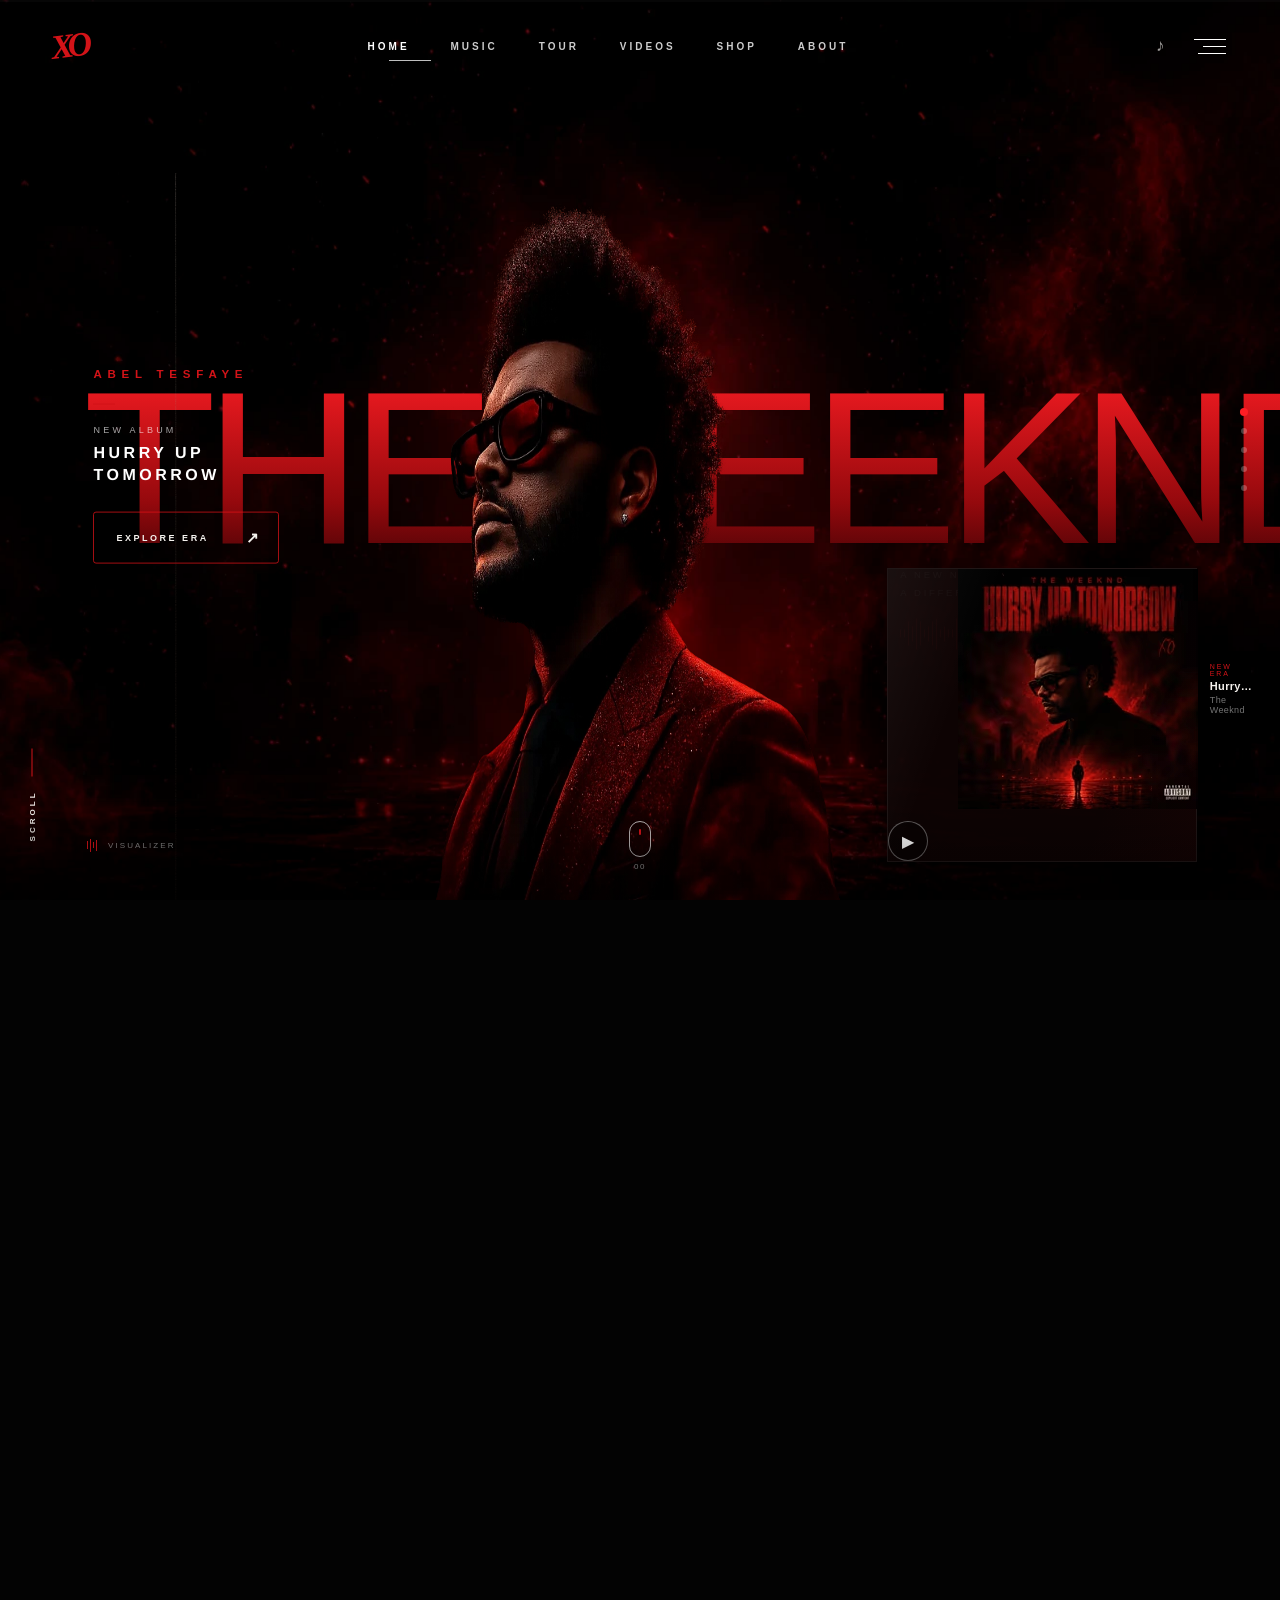
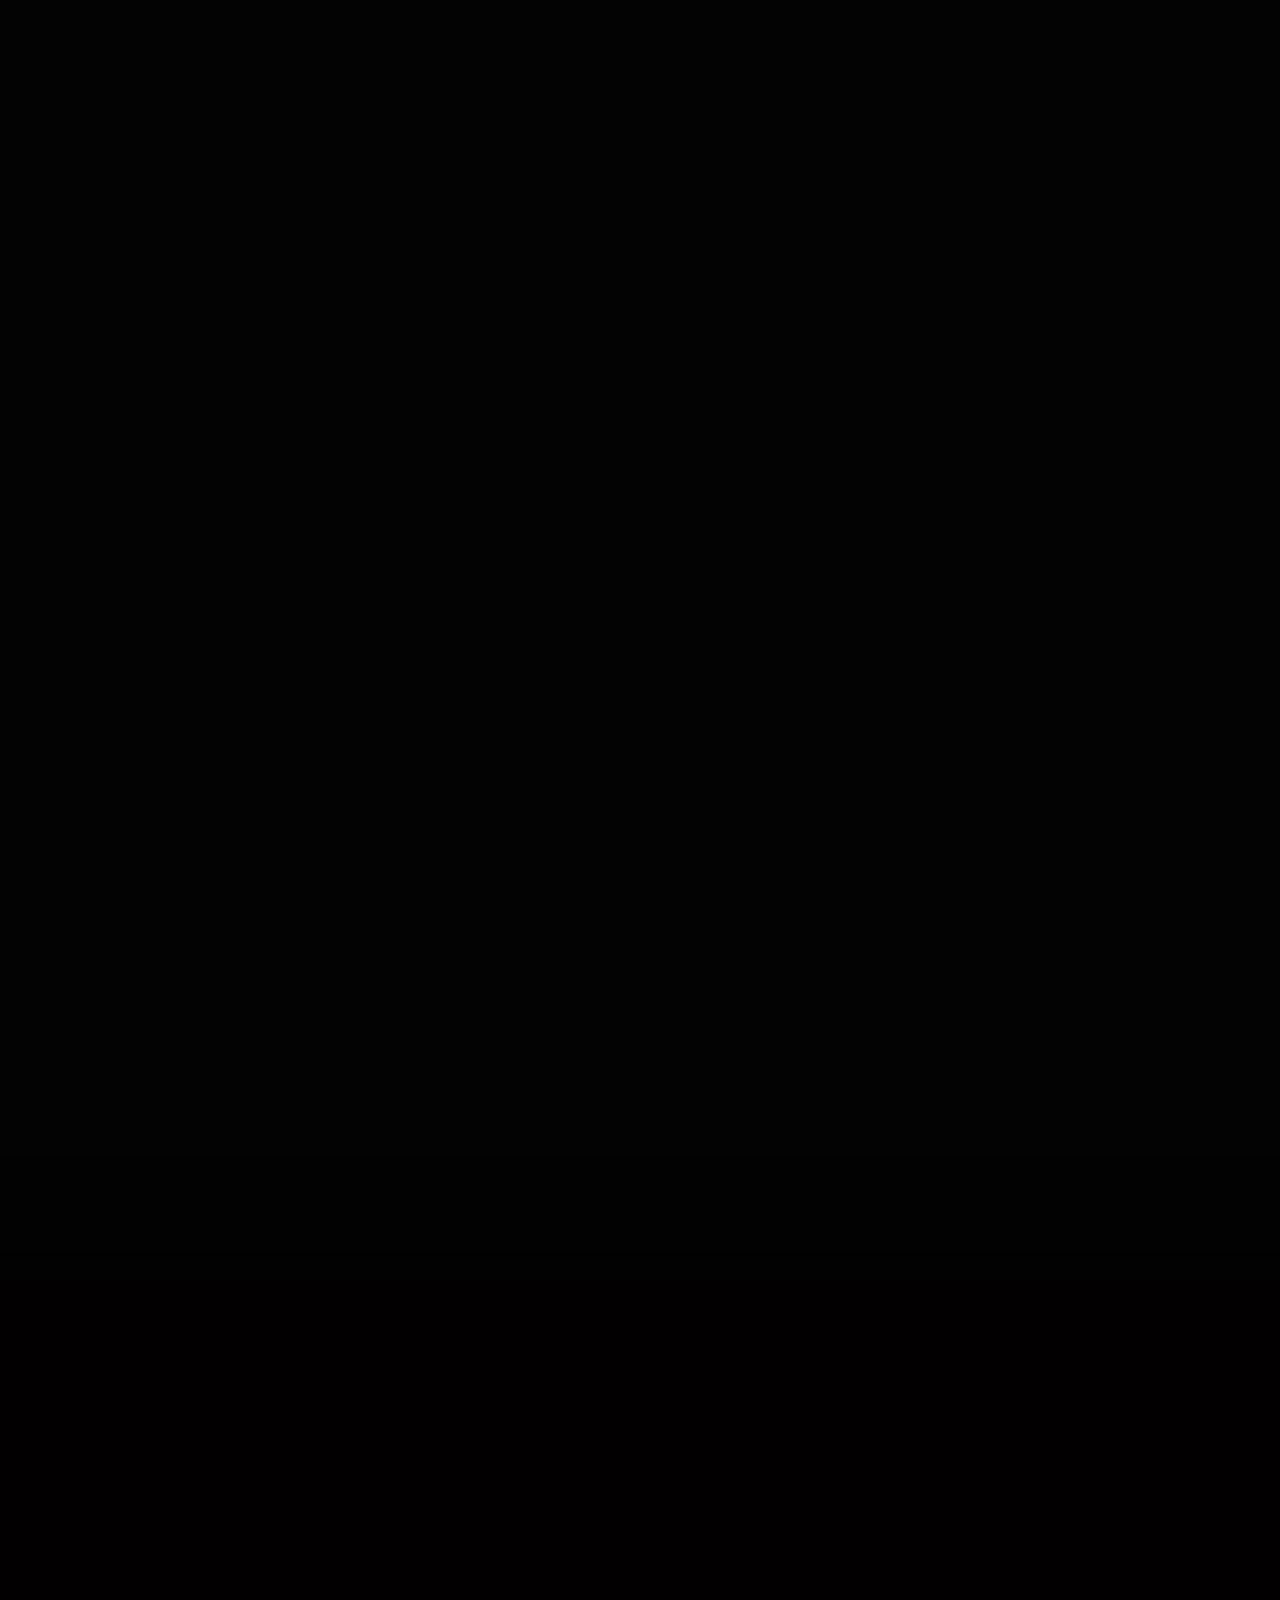
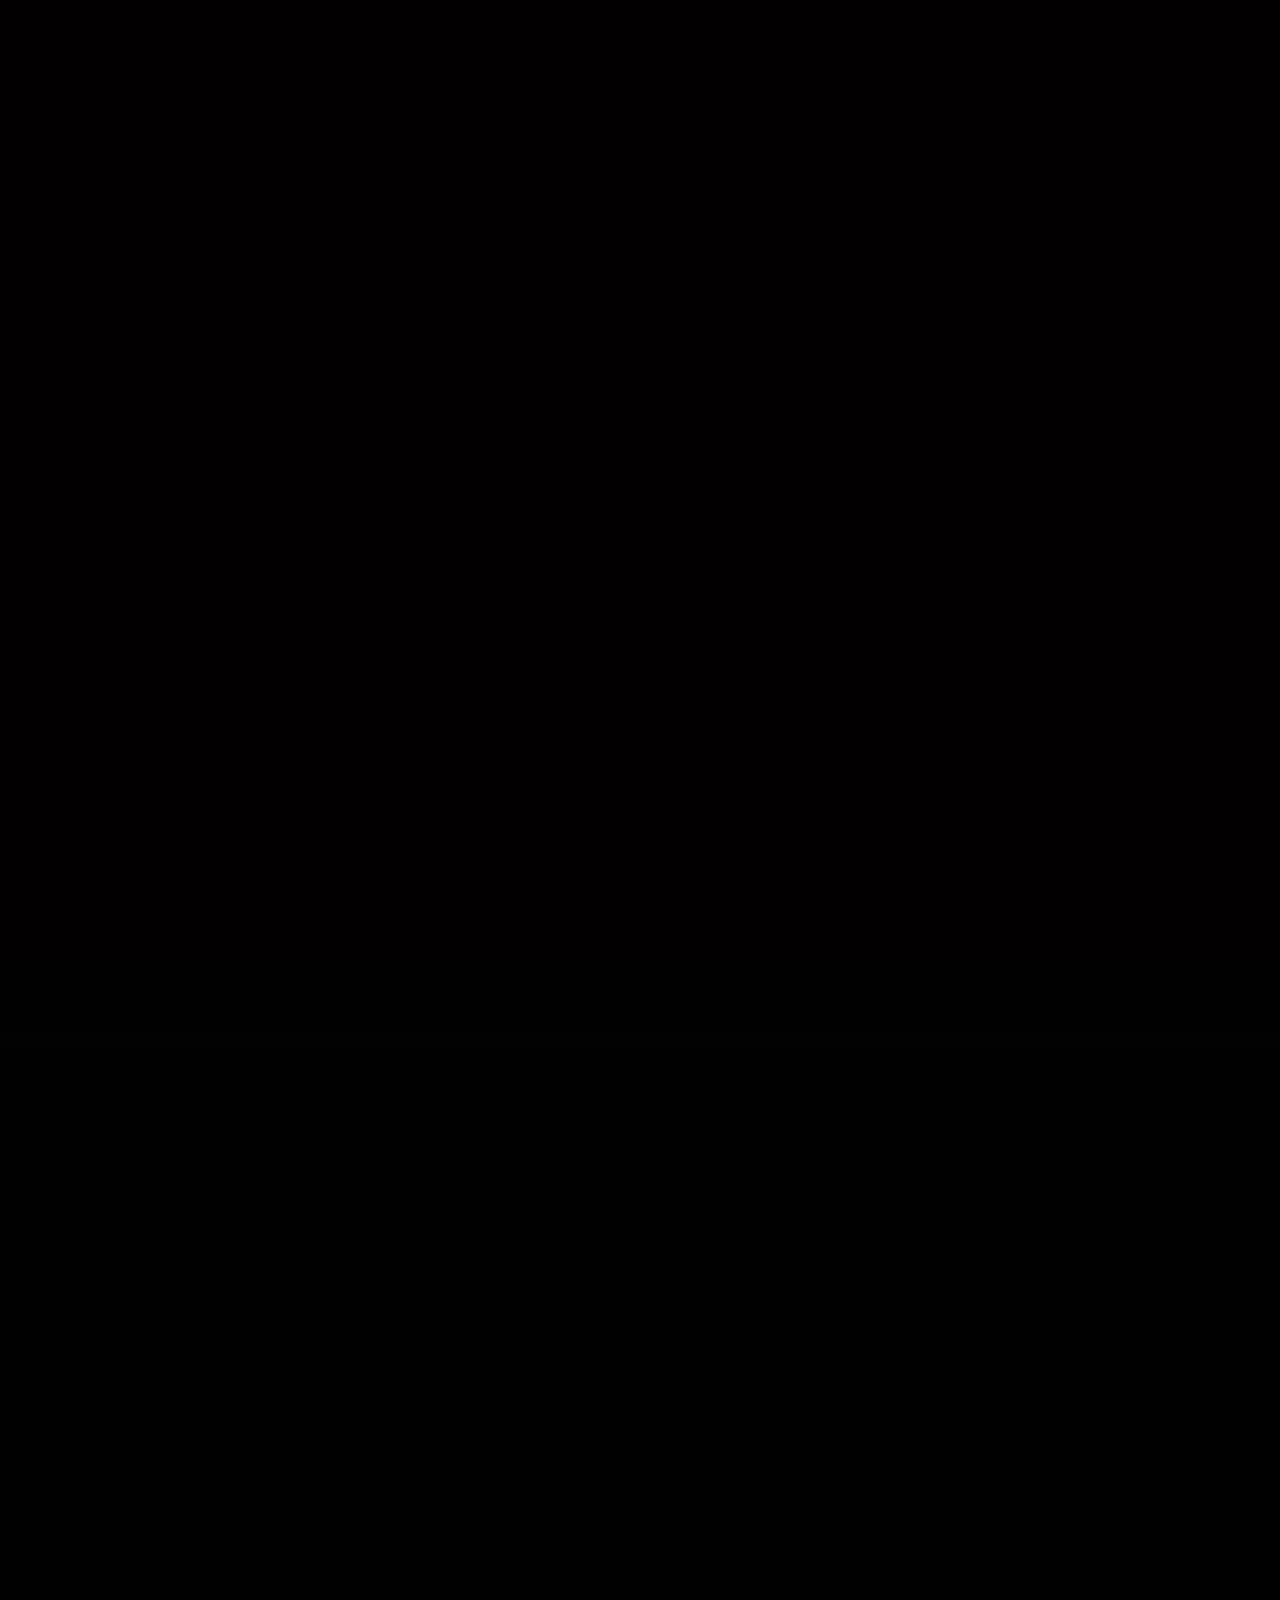
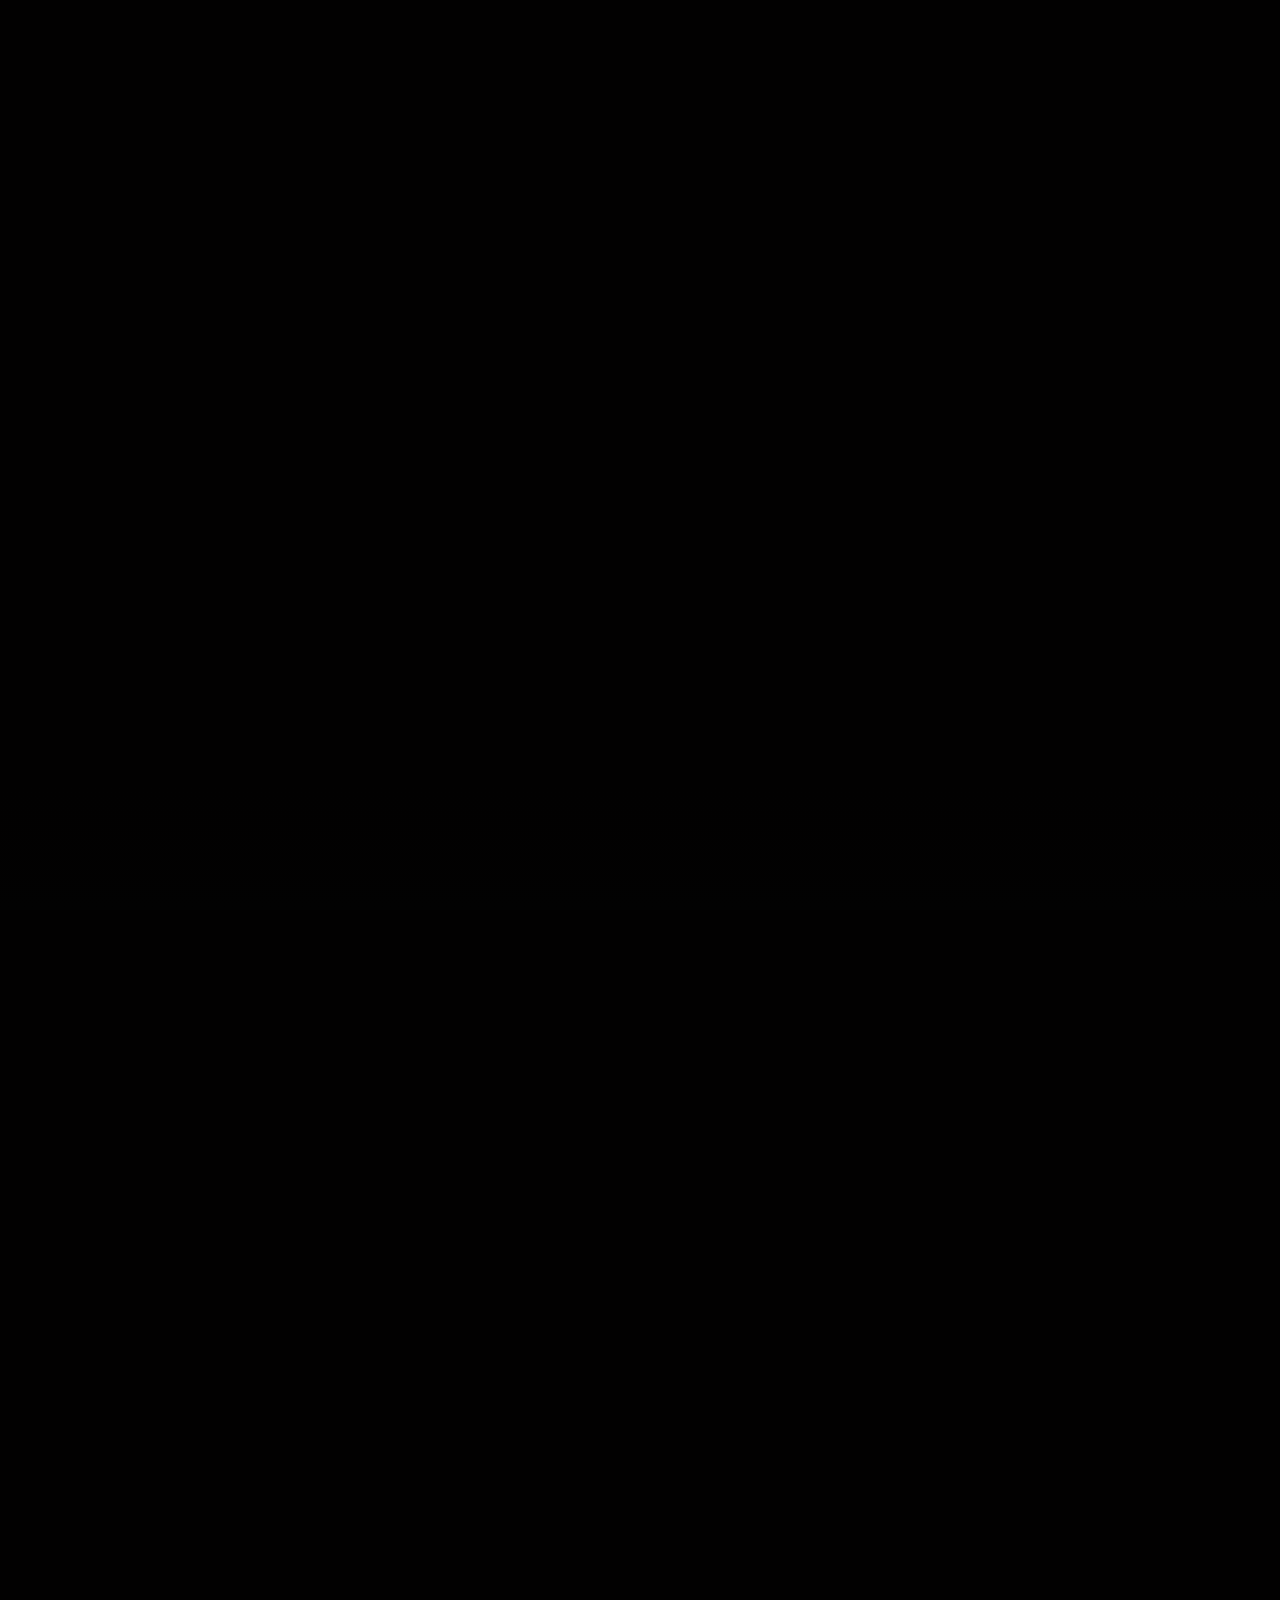
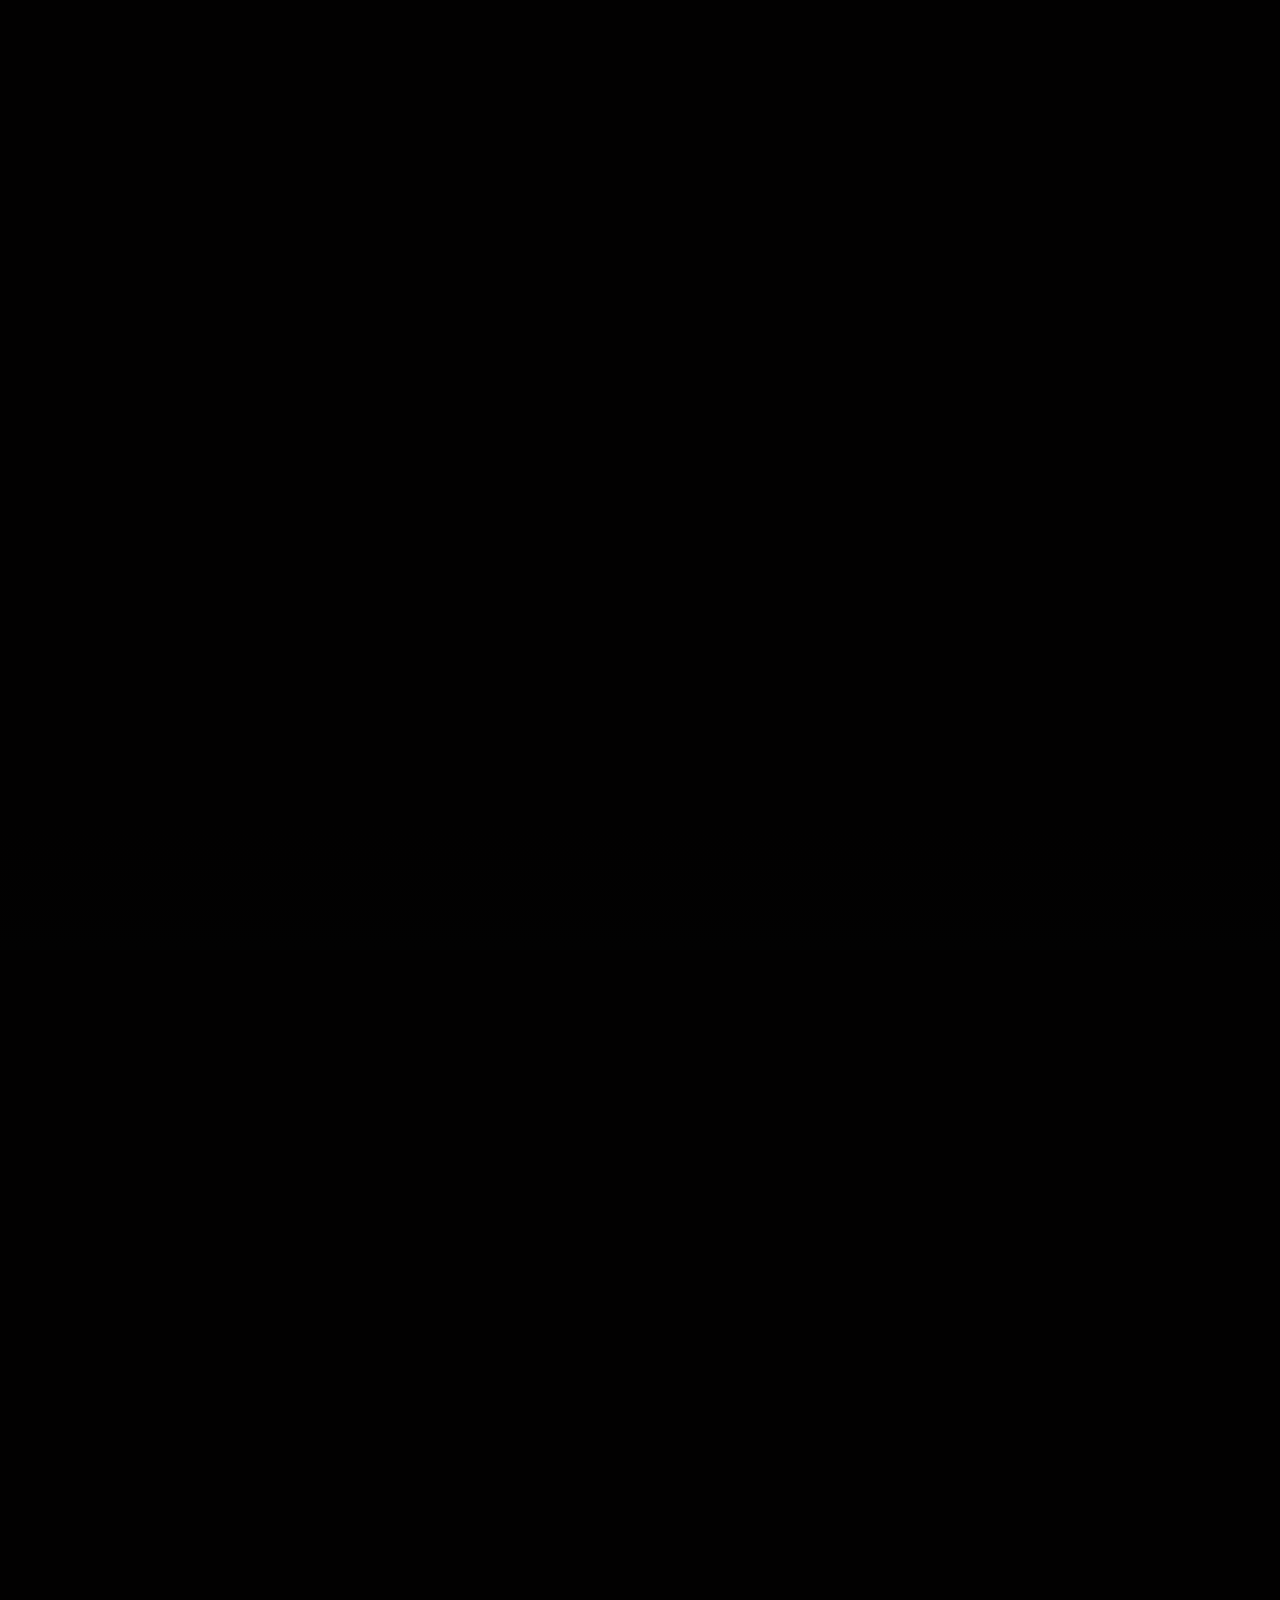
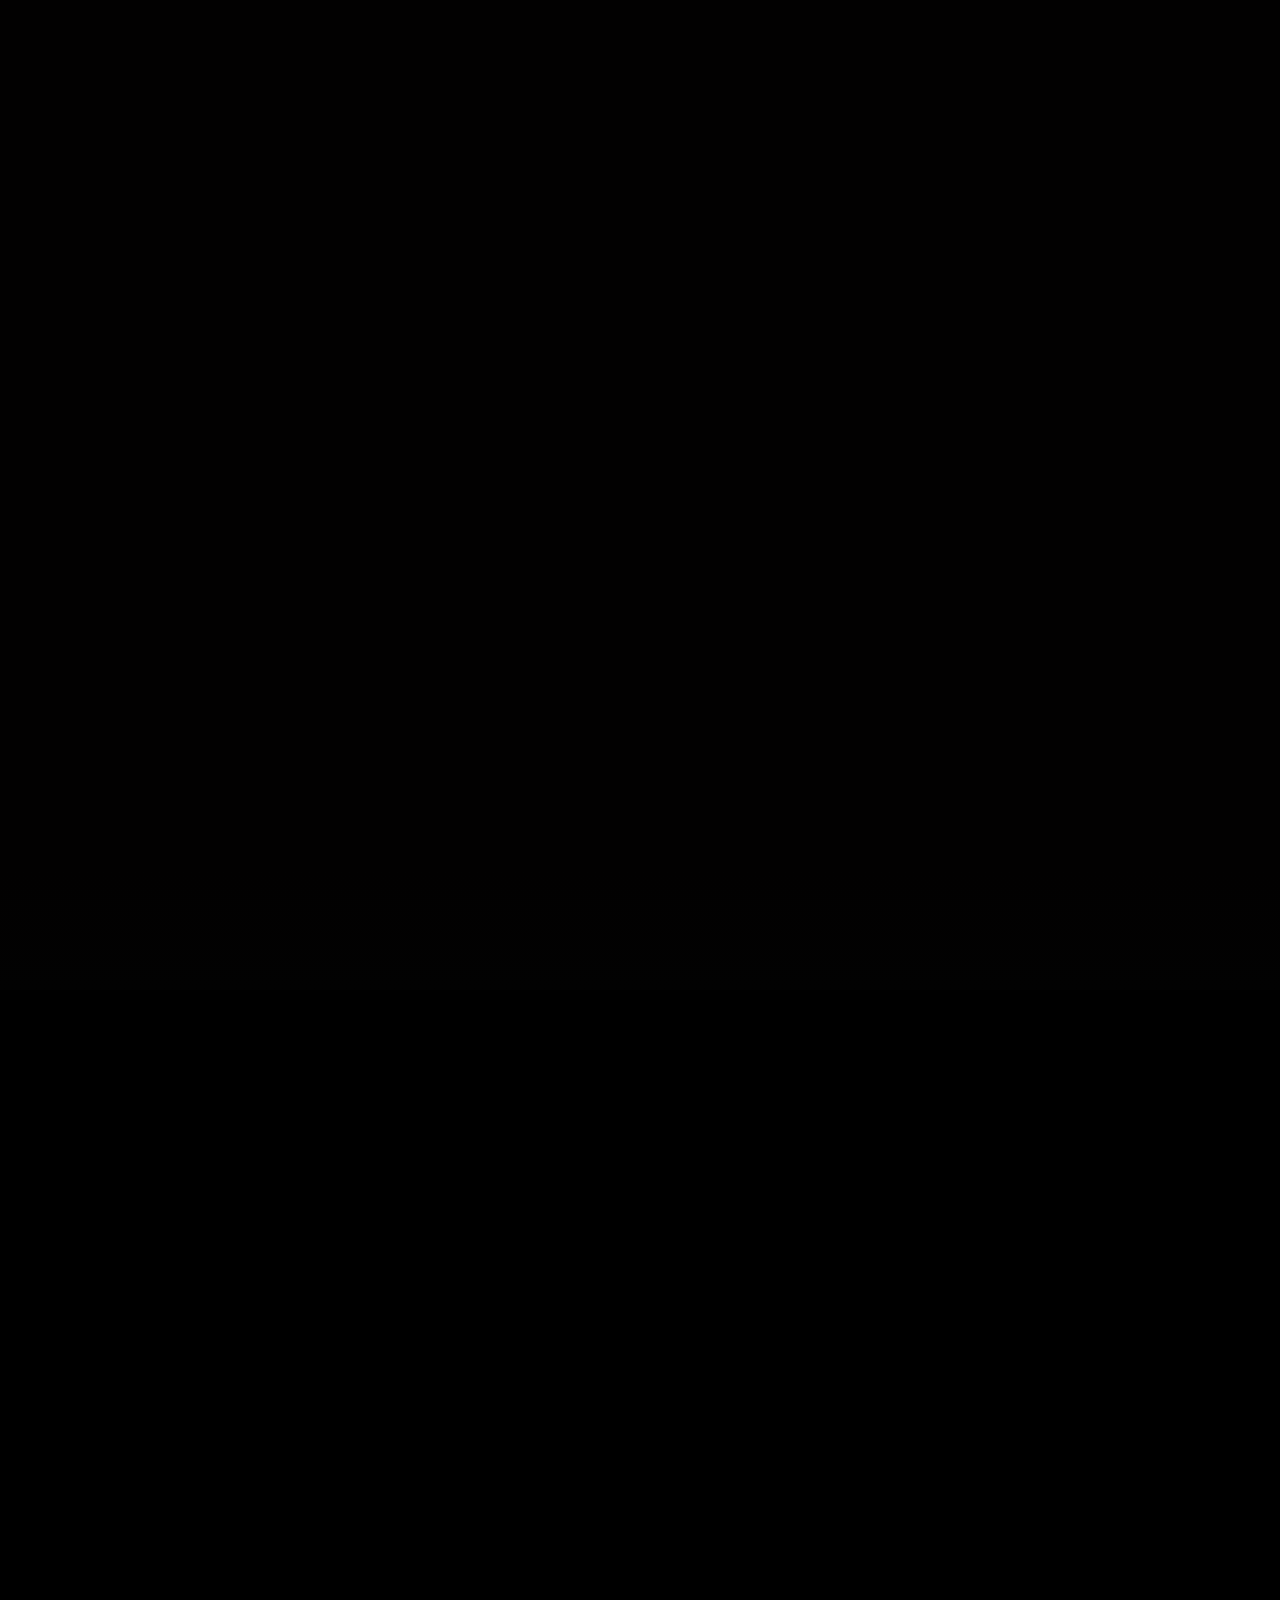
==== index.html @ 67106939 "Complete Phase 5 performance optimization" ====
<!doctype html>
<html lang="en">
<head>
  <meta charset="utf-8">
  <meta name="viewport" content="width=device-width, initial-scale=1, viewport-fit=cover">
  <meta name="theme-color" content="#050505">
  <meta name="description" content="A cinematic scroll-driven hero experience inspired by The Weeknd's dark visual universe.">
  <title>The Weeknd — Cinematic Hero</title>
  <link rel="preload" as="image" href="assets/images/hero_background.webp" type="image/webp" fetchpriority="high">
  <link rel="preload" as="image" href="assets/images/hero.webp" type="image/webp" fetchpriority="high">
  <link rel="stylesheet" href="style.css">
</head>
<body>
  <div class="preloader" id="preloader" aria-live="polite">
    <div class="preloader__inner">
      <div class="preloader__mark" aria-hidden="true">XO</div>
      <p class="preloader__label">ENTERING THE VOID</p>
      <div class="preloader__track"><span id="preloaderBar"></span></div>
      <p class="preloader__value"><span id="preloaderValue">0</span>%</p>
    </div>
  </div>

  <div class="noise" aria-hidden="true"></div>

  <div class="master-progress" aria-hidden="true"><span id="masterProgressBar"></span></div>
  <div class="chapter-transition" id="chapterTransition" aria-hidden="true"><i></i><b></b></div>
  <div class="custom-cursor" id="customCursor" aria-hidden="true"><span></span></div>

  <main>
    <section class="experience" id="home" aria-label="The Weeknd cinematic hero experience">
      <div class="hero-stage" id="heroStage">
        <div class="hero-world" id="heroWorld" aria-hidden="true">
          <div class="hero-background layer" data-depth="0.06"></div>
          <div class="red-halo"></div>
          <img class="smoke smoke--back layer" data-depth="0.13" src="assets/images/smoke_hero1.webp" alt="" width="1536" height="1024" decoding="async" draggable="false">

          <div class="title-depth" id="titleDepth">
            <span class="title-word title-word--the">THE</span>
            <span class="title-word title-word--weeknd">WEEKND</span>
          </div>

          <div class="portrait-wrap layer" data-depth="0.22" id="portraitWrap">
            <picture class="portrait-picture">
              <source media="(max-width: 768px)" srcset="assets/images/hero-mobile.webp" type="image/webp">
              <img class="portrait" src="assets/images/hero.webp" alt="Abel Tesfaye portrait" width="1536" height="1024" decoding="sync" fetchpriority="high" draggable="false">
            </picture>
            <div class="portrait-rim"></div>
          </div>

          <img class="smoke smoke--front layer" data-depth="0.38" src="assets/images/smoke_hero.webp" alt="" width="1536" height="1024" decoding="async" draggable="false">
          <div class="embers" id="embers"></div>
        </div>

        <div class="interface" id="interface">
          <header class="site-header">
            <a class="brand" href="#home" aria-label="Back to hero">XO</a>
            <nav class="desktop-nav" aria-label="Main navigation">
              <a class="is-active" href="#home">Home</a>
              <a href="#release">Music</a>
              <a href="#release">Tour</a>
              <a href="#release">Videos</a>
              <a href="#release">Shop</a>
              <a href="#release">About</a>
            </nav>
            <div class="header-actions">
              <a class="icon-link" href="#release" aria-label="Music">♪</a>
              <button class="menu-toggle" id="menuToggle" type="button" aria-label="Open menu" aria-expanded="false">
                <span></span><span></span><span></span>
              </button>
            </div>
          </header>

          <div class="mobile-menu" id="mobileMenu" aria-hidden="true">
            <nav aria-label="Mobile navigation">
              <a href="#home">Home</a>
              <a href="#release">Music</a>
              <a href="#release">Tour</a>
              <a href="#release">Videos</a>
              <a href="#release">Shop</a>
              <a href="#release">About</a>
            </nav>
          </div>

          <div class="hero-meta hero-meta--left" id="leftMeta">
            <p class="eyebrow">ABEL TESFAYE</p>
            <div class="meta-rule"></div>
            <p class="meta-kicker">NEW ALBUM</p>
            <h1>HURRY UP<br>TOMORROW</h1>
            <a class="primary-cta" href="#release">
              <span>EXPLORE ERA</span>
              <span class="cta-arrow" aria-hidden="true">↗</span>
            </a>
          </div>

          <div class="hero-meta hero-meta--right" id="rightMeta">
            <p class="quote">A NEW NIGHT.<br>A DIFFERENT DESTINY.</p>
            <div class="waveform" aria-hidden="true">
              <i></i><i></i><i></i><i></i><i></i><i></i><i></i><i></i><i></i><i></i><i></i><i></i><i></i><i></i><i></i>
            </div>
          </div>

          <aside class="progress-rail" aria-label="Hero chapters">
            <span class="rail-dot is-active" data-step="0"></span>
            <span class="rail-dot" data-step="1"></span>
            <span class="rail-dot" data-step="2"></span>
            <span class="rail-dot" data-step="3"></span>
            <span class="rail-dot" data-step="4"></span>
          </aside>

          <div class="scroll-label" aria-hidden="true">
            <span>SCROLL</span><i></i>
          </div>

          <button class="sound-toggle" id="soundToggle" type="button" aria-pressed="false" title="Visual audio mode — no audio file included">
            <span class="sound-bars" aria-hidden="true"><i></i><i></i><i></i><i></i></span>
            <span class="sound-text">VISUALIZER</span>
          </button>

          <article class="release-card" id="releaseCard">
            <picture>
              <source srcset="assets/images/album_artwork.avif" type="image/avif">
              <img src="assets/images/album_artwork.webp" alt="Hurry Up Tomorrow artwork" width="240" height="240" loading="lazy" decoding="async" draggable="false">
            </picture>
            <div class="release-copy">
              <span>NEW ERA</span>
              <strong>Hurry Up Tomorrow</strong>
              <small>The Weeknd</small>
            </div>
            <button class="release-play" id="releasePlay" type="button" aria-label="Toggle visual preview" aria-pressed="false">
              <span class="play-icon">▶</span>
            </button>
          </article>

          <div class="scroll-orb" id="scrollOrb" aria-hidden="true">
            <span></span>
            <small id="scrollPercent">00</small>
          </div>
        </div>

        <div class="chapter-card" id="chapterCard" aria-hidden="true">
          <span>01</span>
          <p>FROM THE SHADOWS<br>INTO THE RED</p>
        </div>
      </div>
    </section>

    <section class="hut-era hut-era--ascension" id="release" aria-labelledby="hutTitle">
      <div class="hut-stage" id="hutStage">
        <div class="hut-ambient" aria-hidden="true">
          <div class="hut-vignette"></div>
          <div class="hut-glow hut-glow--one"></div>
          <div class="hut-glow hut-glow--two"></div>
          <div class="hut-embers" id="hutEmbers"></div>
        </div>

        <header class="hut-nav" aria-label="Chapter 2 navigation">
          <a class="hut-brand" href="#home">THE WEEKND <b>✦</b></a>
          <nav>
            <a href="#home">Sound</a>
            <a class="is-active" href="#release">Vision</a>
            <a href="#rebirth">Story</a>
            <a href="#legacy">Legacy</a>
            <a href="#afterlife">Finale</a>
          </nav>
          <span class="hut-menu-lines" aria-hidden="true"><i></i><i></i></span>
        </header>

        <aside class="hut-chapter-rail" aria-label="Website chapters">
          <div><span>01</span><small>DAWN</small></div>
          <div class="is-active"><span>02</span><small>ASCENSION</small></div>
          <div><span>03</span><small>REBIRTH</small></div>
          <div><span>04</span><small>LEGACY</small></div>
          <div><span>05</span><small>AFTERLIFE</small></div>
        </aside>

        <div class="hut-scene" id="hutScene" aria-label="Ascension through a monumental fire-lit performance world">
          <figure class="hut-plane hut-plane--inferno" data-hut-depth="0.025">
            <picture>
              <source media="(max-width: 768px)" type="image/avif" srcset="assets/chapter2/ascension-world-mobile.avif">
              <source media="(max-width: 768px)" type="image/webp" srcset="assets/chapter2/ascension-world-mobile.webp">
              <source type="image/avif" srcset="assets/chapter2/ascension-world.avif">
              <img src="assets/chapter2/ascension-world.webp" alt="A vast dark performance arena filled with red fire, smoke and a reflective floor" width="1672" height="941" loading="lazy" decoding="async" draggable="false">
            </picture>
          </figure>

          <div class="hut-fire-column" aria-hidden="true"></div>
          <div class="hut-stage-reflection" aria-hidden="true"></div>

          <figure class="hut-plane hut-plane--ascension-hero" data-hut-depth="0.28">
            <picture>
              <source media="(max-width: 768px)" type="image/webp" srcset="assets/chapter2/abel-ascension-mobile.webp">
              <img src="assets/chapter2/abel-ascension.webp" alt="Abel Tesfaye in black standing with his arms open beneath a fiery sky" width="1024" height="1536" loading="lazy" decoding="async" draggable="false">
            </picture>
          </figure>

          <div class="hut-foreground-haze hut-foreground-haze--left" aria-hidden="true"></div>
          <div class="hut-foreground-haze hut-foreground-haze--right" aria-hidden="true"></div>
        </div>

        <div class="hut-copy" id="hutCopy">
          <p class="hut-kicker">CHAPTER 02</p>
          <h2 id="hutTitle">ASCENSION</h2>
          <div class="hut-rule"><i></i><span>✦</span><i></i></div>
          <h3>RISE THROUGH THE FIRE.</h3>
          <p class="hut-manifesto">I broke the silence.<br>I lit the sky.<br>Every scar became a signal.<br>Every fall became fuel.<br>Now I ascend.<br>Higher than the dark.<br>This is not the end.<br>This is <strong>ASCENSION.</strong></p>
          <a class="hut-trailer" href="#rebirth" aria-label="Continue to Chapter 3">
            <span class="hut-play">▶</span>
            <span><b>WATCH CHAPTER 02 VISUAL</b><small>THE JOURNEY CONTINUES</small></span>
          </a>
        </div>

        <div class="hut-bottom-brand"><b>XO</b><span>THANK YOU<br>FOR THE PAIN</span></div>
        <div class="hut-scroll-cue"><span>SCROLL TO CONTINUE THE JOURNEY</span><i></i></div>
        <div class="hut-counter"><i></i><b>02</b><span>/05</span></div>
        <div class="hut-frame" aria-hidden="true"><i></i><i></i><i></i><i></i></div>
      </div>
    </section>

    <section class="rebirth-era" id="rebirth" aria-labelledby="rebirthTitle">
      <div class="rebirth-stage" id="rebirthStage">
        <div class="rebirth-world" id="rebirthWorld" aria-hidden="true">
          <picture class="rebirth-layer" data-rebirth-depth="0.035">
            <source media="(max-width: 768px)" type="image/avif" srcset="assets/chapter3/rebirth-world-mobile.avif">
            <source media="(max-width: 768px)" type="image/webp" srcset="assets/chapter3/rebirth-world-mobile.webp">
            <source type="image/avif" srcset="assets/chapter3/rebirth-world.avif">
            <img class="rebirth-bg" src="assets/chapter3/rebirth-world.webp" alt="" width="1672" height="941" loading="lazy" decoding="async" draggable="false">
          </picture>
          <div class="rebirth-grade"></div>
          <div class="rebirth-horizon-glow" id="rebirthGlow"></div>

          <div class="rebirth-eclipse rebirth-layer" id="rebirthEclipse" data-rebirth-depth="0.075">
            <span class="rebirth-eclipse__outer"></span>
            <span class="rebirth-eclipse__mid"></span>
            <span class="rebirth-eclipse__core"></span>
            <i></i><i></i><i></i><i></i>
          </div>

          <div class="rebirth-perspective-grid" id="rebirthGrid"></div>
          <div class="rebirth-crowd-light"></div>

          <figure class="rebirth-hero-wrap rebirth-layer" data-rebirth-depth="0.27">
            <span class="rebirth-hero-rim"></span>
            <picture>
              <source media="(max-width: 768px)" type="image/webp" srcset="assets/chapter3/abel-rebirth-mobile.webp">
              <img class="rebirth-hero" src="assets/chapter3/abel-rebirth.webp" alt="Abel Tesfaye looking back before a masked red-robed congregation" width="1024" height="1536" loading="lazy" decoding="async" draggable="false">
            </picture>
          </figure>

          <div class="rebirth-smoke rebirth-smoke--left"></div>
          <div class="rebirth-smoke rebirth-smoke--right"></div>
          <div class="rebirth-particles" id="rebirthParticles"></div>
        </div>

        <div class="rebirth-cinematic-frame" id="rebirthFrame" aria-hidden="true">
          <i></i><i></i><i></i><i></i>
        </div>

        <header class="rebirth-nav" aria-label="Chapter 3 navigation">
          <a class="rebirth-brand" href="#home" aria-label="Back to the hero">XO</a>
          <p>THE WEEKND <span>/</span> CINEMATIC ARCHIVE</p>
          <span>03 <i></i> 06</span>
        </header>

        <div class="rebirth-chapter-lockup" id="rebirthLockup">
          <span>CHAPTER 03</span>
          <i></i>
          <strong>THE TRANSFORMATION</strong>
        </div>

        <div class="rebirth-title-block" id="rebirthTitleBlock">
          <p class="rebirth-kicker"><span></span> REBIRTH / A NEW ORDER</p>
          <h2 id="rebirthTitle" aria-label="THE TRANSFORMATION">
            <span class="rebirth-word rebirth-word--light">THE</span>
            <span class="rebirth-word rebirth-word--red">TRANSFORMATION</span>
          </h2>
          <div class="rebirth-title-rule"><i></i><b>03</b><i></i></div>
          <p class="rebirth-manifesto"><span>Beyond the face.</span><br><em>Into the ritual.</em></p>
          <div class="rebirth-cta" aria-hidden="true">
            <span>ENTER THE CHAPTER</span><i></i><b>✦</b>
          </div>
        </div>

        <blockquote class="rebirth-side-quote" id="rebirthSideQuote">
          <span>“</span>
          <p>The end was never<br>the ending.</p>
          <small>REBIRTH / 03</small>
        </blockquote>

        <aside class="rebirth-rail" aria-label="Website chapters">
          <span>01</span><span>02</span><span class="is-active">03</span><span>04</span><span>05</span><span>06</span>
        </aside>

        <div class="rebirth-footer-meta">
          <span>03 / VI</span><i></i><strong>THE JOURNEY CONTINUES</strong>
        </div>

        <div class="rebirth-next" id="rebirthNext" aria-label="Chapter 4 coming next">
          <small>COMING NEXT</small>
          <span>04</span>
          <strong>LEGACY</strong>
          <i>↗</i>
        </div>
      </div>
    </section>


    <section class="legacy-era" id="legacy" aria-labelledby="legacyTitle">
      <div class="legacy-stage" id="legacyStage">
        <div class="legacy-world" id="legacyWorld" aria-hidden="true">
          <div class="legacy-blackout"></div>
          <div class="legacy-architecture legacy-layer" data-legacy-depth="0.025">
            <span class="legacy-pillar legacy-pillar--1"></span>
            <span class="legacy-pillar legacy-pillar--2"></span>
            <span class="legacy-pillar legacy-pillar--3"></span>
            <span class="legacy-pillar legacy-pillar--4"></span>
            <span class="legacy-pillar legacy-pillar--5"></span>
            <span class="legacy-pillar legacy-pillar--6"></span>
          </div>

          <div class="legacy-sanctum legacy-layer" data-legacy-depth="0.055">
            <span class="legacy-arch legacy-arch--outer"></span>
            <span class="legacy-arch legacy-arch--inner"></span>
            <span class="legacy-vertical-light"></span>
            <span class="legacy-altar"></span>
            <span class="legacy-silhouette"></span>
          </div>

          <div class="legacy-eclipse legacy-layer" id="legacyEclipse" data-legacy-depth="0.095">
            <span class="legacy-eclipse__orbit legacy-eclipse__orbit--1"></span>
            <span class="legacy-eclipse__orbit legacy-eclipse__orbit--2"></span>
            <span class="legacy-eclipse__orbit legacy-eclipse__orbit--3"></span>
            <span class="legacy-eclipse__core"></span>
            <i></i><i></i><i></i><i></i>
          </div>

          <div class="legacy-procession legacy-layer" data-legacy-depth="0.11">
            <span></span><span></span><span></span><span></span><span></span><span></span>
            <span></span><span></span><span></span><span></span><span></span><span></span>
          </div>

          <div class="legacy-floor legacy-layer" id="legacyFloor" data-legacy-depth="0.04">
            <span></span><span></span><span></span>
          </div>
          <div class="legacy-red-haze" id="legacyRedHaze"></div>
          <div class="legacy-smoke legacy-smoke--a"></div>
          <div class="legacy-smoke legacy-smoke--b"></div>
          <div class="legacy-dust" id="legacyDust"></div>
        </div>

        <div class="legacy-xo-mark legacy-layer" data-legacy-depth="0.04" aria-hidden="true">XO</div>

        <div class="legacy-throne legacy-layer" data-legacy-depth="0.20" aria-hidden="true">
          <span class="legacy-throne__crown"></span>
          <span class="legacy-throne__back"></span>
          <span class="legacy-throne__arm legacy-throne__arm--left"></span>
          <span class="legacy-throne__arm legacy-throne__arm--right"></span>
        </div>

        <figure class="legacy-portrait legacy-layer" id="legacyPortrait" data-legacy-depth="0.30">
          <div class="legacy-portrait__halo"></div>
          <picture>
            <source media="(max-width: 768px)" type="image/webp" srcset="assets/chapter4/abel-legacy-mobile.webp">
            <img src="assets/chapter4/abel-legacy.webp" alt="Abel Tesfaye seated in a red suit and sunglasses with rising blue smoke" width="1024" height="1536" loading="lazy" decoding="async" draggable="false">
          </picture>
        </figure>

        <div class="legacy-props legacy-layer" data-legacy-depth="0.34" aria-hidden="true">
          <div class="legacy-decanter"><i></i></div>
          <div class="legacy-glass legacy-glass--1"></div>
          <div class="legacy-glass legacy-glass--2"></div>
        </div>

        <div class="legacy-candles legacy-layer" data-legacy-depth="0.31" aria-hidden="true">
          <span class="legacy-candle legacy-candle--1"><i></i></span>
          <span class="legacy-candle legacy-candle--2"><i></i></span>
          <span class="legacy-candle legacy-candle--3"><i></i></span>
        </div>

        <header class="legacy-nav" aria-label="Chapter 4 navigation">
          <a class="legacy-brand" href="#home">THE WEEKND <b>✦</b></a>
          <nav><a href="#home">Sound</a><a href="#release">Vision</a><a href="#rebirth">Story</a><a href="#legacy">Legacy</a><a href="#afterlife">Finale</a></nav>
          <span class="legacy-menu-lines" aria-hidden="true"><i></i><i></i></span>
        </header>

        <aside class="legacy-rail" aria-label="Website chapters">
          <div><span>01</span><small>DAWN</small></div>
          <div><span>02</span><small>ASCENSION</small></div>
          <div><span>03</span><small>REBIRTH</small></div>
          <div class="is-active"><span>04</span><small>LEGACY</small></div>
          <div><span>05</span><small>AFTERLIFE</small></div>
        </aside>

        <div class="legacy-copy" id="legacyCopy">
          <p class="legacy-kicker">CHAPTER 04</p>
          <h2 id="legacyTitle">LEGACY</h2>
          <div class="legacy-rule"><i></i><span>✦</span><i></i></div>
          <h3>LEGENDS NEVER FADE.</h3>
          <p class="legacy-manifesto">I came from the shadows.<br>I built my empire in silence.<br>This is not the end.<br>This is what I leave behind.<br>This is <strong>LEGACY.</strong></p>
          <button class="legacy-trailer" type="button" aria-label="Watch Chapter 4 trailer">
            <span class="legacy-play">▶</span>
            <span><b>WATCH CHAPTER 04 TRAILER</b><small>ENTER THE LEGACY</small></span>
          </button>
        </div>

        <div class="legacy-bottom-brand"><b>XO</b><span>AFTER HOURS<br>TIL DAWN</span></div>
        <div class="legacy-scroll-cue"><span>SCROLL TO COMPLETE THE JOURNEY</span><i></i></div>
        <div class="legacy-counter"><i></i><b>04</b><span>/05</span></div>

        <div class="legacy-frame" aria-hidden="true"><i></i><i></i><i></i><i></i></div>
      </div>
    </section>


    <section class="afterlife-era" id="afterlife" aria-labelledby="afterlifeTitle">
      <div class="afterlife-stage" id="afterlifeStage">
        <div class="afterlife-world" id="afterlifeWorld" aria-hidden="true">
          <figure class="afterlife-bg afterlife-layer" data-afterlife-depth="0.018">
            <picture>
              <source media="(max-width: 768px)" type="image/avif" srcset="assets/chapter5/afterlife-temple-mobile.avif">
              <source media="(max-width: 768px)" type="image/webp" srcset="assets/chapter5/afterlife-temple-mobile.webp">
              <source type="image/avif" srcset="assets/chapter5/afterlife-temple.avif">
              <img src="assets/chapter5/afterlife-temple.webp" alt="" width="1448" height="1086" loading="lazy" decoding="async" draggable="false">
            </picture>
          </figure>
          <div class="afterlife-vignette"></div>
          <div class="afterlife-colorwash"></div>

          <div class="afterlife-portal afterlife-layer" id="afterlifePortal" data-afterlife-depth="0.055">
            <span class="afterlife-portal__ring afterlife-portal__ring--outer"></span>
            <span class="afterlife-portal__ring afterlife-portal__ring--middle"></span>
            <span class="afterlife-portal__ring afterlife-portal__ring--inner"></span>
            <span class="afterlife-portal__star"></span>
          </div>

          <div class="afterlife-beam afterlife-layer" id="afterlifeBeam" data-afterlife-depth="0.075"></div>

          <figure class="afterlife-people-center afterlife-layer" id="afterlifeRitual" data-afterlife-depth="0.26">
            <picture>
              <source media="(max-width: 768px)" type="image/webp" srcset="assets/chapter5/afterlife-ritual-mobile.webp">
              <img src="assets/chapter5/afterlife-ritual.webp" alt="A theatrical ritual composition with red performers reaching toward a floating figure" width="1536" height="1024" loading="lazy" decoding="async" draggable="false">
            </picture>
          </figure>

          <div class="afterlife-floor afterlife-layer" id="afterlifeFloor" data-afterlife-depth="0.04">
            <span></span><span></span><span></span><span></span>
          </div>
          <div class="afterlife-red-mist afterlife-layer" id="afterlifeMist" data-afterlife-depth="0.09"></div>
          <div class="afterlife-dust" id="afterlifeDust"></div>
        </div>

        <header class="afterlife-nav" aria-label="Chapter 5 navigation">
          <a class="afterlife-brand" href="#home">THE WEEKND <b>✦</b></a>
          <nav><a href="#home">Sound</a><a href="#release">Vision</a><a href="#rebirth">Story</a><a href="#legacy">Legacy</a></nav>
          <span class="afterlife-menu-lines" aria-hidden="true"><i></i><i></i></span>
        </header>

        <aside class="afterlife-rail" aria-label="Website chapters">
          <div><span>01</span><small>DAWN</small></div>
          <div><span>02</span><small>ASCENSION</small></div>
          <div><span>03</span><small>REBIRTH</small></div>
          <div><span>04</span><small>LEGACY</small></div>
          <div class="is-active"><span>05</span><small>AFTERLIFE</small></div>
        </aside>

        <div class="afterlife-copy" id="afterlifeCopy">
          <p class="afterlife-kicker">CHAPTER 05</p>
          <h2 id="afterlifeTitle">AFTERLIFE</h2>
          <div class="afterlife-rule"><i></i><span>✦</span><i></i></div>
          <h3>THE END IS NOT THE END.<br><b>IT'S THE OTHER SIDE.</b></h3>
          <p class="afterlife-manifesto">I lived in the dark.<br>I loved in the dark.<br>I gave you my darkness.<br>Now I walk into the light,<br>not to be seen — but to be free.<br>This is <strong>AFTERLIFE.</strong></p>
          <button class="afterlife-trailer" type="button" aria-label="Watch Chapter 5 trailer">
            <span class="afterlife-play">▶</span>
            <span><b>WATCH CHAPTER 05 TRAILER</b><small>THE FINAL CHAPTER</small></span>
          </button>
        </div>

        <div class="afterlife-bottom-brand"><b>XO</b><span>THANK YOU<br>FOR THE JOURNEY</span></div>
        <div class="afterlife-scroll-cue"><span>SCROLL TO COMPLETE THE JOURNEY</span><i></i></div>
        <div class="afterlife-counter"><i></i><b>05</b><span>/05</span></div>
        <div class="afterlife-frame" aria-hidden="true"><i></i><i></i><i></i><i></i></div>
      </div>
    </section>


    <section class="finale-outro" id="finale" aria-label="The Weeknd cinematic finale">
      <div class="finale-stage" id="finaleStage">
        <div class="finale-void" aria-hidden="true">
          <div class="finale-orbit finale-orbit--one"></div>
          <div class="finale-orbit finale-orbit--two"></div>
          <div class="finale-light"></div>
          <div class="finale-stars" id="finaleStars"></div>
        </div>
        <div class="finale-content" id="finaleContent">
          <p>05 / 05 &nbsp;·&nbsp; THE FINAL CHAPTER</p>
          <div class="finale-xo" aria-hidden="true">XO</div>
          <h2>THE JOURNEY CONTINUES</h2>
          <span>HURRY UP TOMORROW</span>
          <a href="#home" class="finale-replay">REPLAY THE EXPERIENCE <b>↺</b></a>
        </div>
        <div class="finale-signoff">ABEL TESFAYE &nbsp; / &nbsp; THE WEEKND</div>
      </div>
    </section>

  </main>

  <script src="script.js"></script>
</body>
</html>
---- style.css ----
:root {
  --black: #030303;
  --black-soft: #090707;
  --red: #d31318;
  --red-bright: #ff1d24;
  --red-deep: #5a0608;
  --white: #f5f2ee;
  --muted: rgba(245, 242, 238, 0.64);
  --line: rgba(255,255,255,0.18);
  --ease-out: cubic-bezier(.16,1,.3,1);
}

* { box-sizing: border-box; }
picture { display: contents; }
html { scroll-behavior: auto; background: var(--black); }
body {
  margin: 0;
  min-width: 320px;
  background: var(--black);
  color: var(--white);
  font-family: Arial, Helvetica, sans-serif;
  overflow-x: hidden;
}
body.menu-open { overflow: hidden; }
a { color: inherit; }
button, a { -webkit-tap-highlight-color: transparent; }
button { font: inherit; }

::selection { background: var(--red); color: #fff; }

.preloader {
  position: fixed;
  inset: 0;
  z-index: 9999;
  display: grid;
  place-items: center;
  background: #030303;
  transition: opacity .8s var(--ease-out), visibility .8s;
}
.preloader.is-hidden { opacity: 0; visibility: hidden; pointer-events: none; }
.preloader__inner { width: min(340px, 72vw); text-align: center; }
.preloader__mark {
  color: var(--red);
  font: italic 800 54px/1 Georgia, serif;
  letter-spacing: -8px;
  margin-bottom: 26px;
  transform: rotate(-8deg);
}
.preloader__label { margin: 0 0 13px; font-size: 10px; letter-spacing: .38em; color: var(--muted); }
.preloader__track { height: 1px; background: rgba(255,255,255,.13); overflow: hidden; }
.preloader__track span { display: block; width: 0; height: 100%; background: var(--red); transition: width .25s ease; }
.preloader__value { margin: 10px 0 0; font-size: 10px; letter-spacing: .28em; color: rgba(255,255,255,.4); }

.noise {
  position: fixed;
  inset: -40%;
  z-index: 500;
  pointer-events: none;
  opacity: .045;
  background-image:
    repeating-radial-gradient(circle at 0 0, transparent 0, rgba(255,255,255,.75) 1px, transparent 1.6px, transparent 4px);
  background-size: 5px 5px;
  animation: grain .36s steps(3) infinite;
  mix-blend-mode: soft-light;
}
@keyframes grain {
  0% { transform: translate3d(-1%,1%,0); }
  25% { transform: translate3d(2%,-1%,0); }
  50% { transform: translate3d(-2%,2%,0); }
  75% { transform: translate3d(1%,-2%,0); }
  100% { transform: translate3d(0,0,0); }
}

.experience { position: relative; height: 320vh; background: #030303; }
.hero-stage {
  position: sticky;
  top: 0;
  width: 100%;
  height: 100svh;
  min-height: 620px;
  overflow: hidden;
  isolation: isolate;
  background: #030303;
}
.hero-world {
  position: absolute;
  inset: 0;
  z-index: 3;
  opacity: 1;
  transform: scale(1);
  will-change: transform, opacity;
  perspective: 1200px;
  transform-style: preserve-3d;
}
.hero-background {
  position: absolute;
  inset: -5%;
  background-color: #050000;
  background-position: center;
  background-size: cover;
  background-repeat: no-repeat;
  background-image: url('assets/images/hero_background.webp');
  background-image: image-set(
    url('assets/images/hero_background.avif') type('image/avif'),
    url('assets/images/hero_background.webp') type('image/webp')
  );
  filter: saturate(1.12) contrast(1.08) brightness(.68);
  will-change: transform;
}
.hero-world::after {
  content: '';
  position: absolute;
  inset: 0;
  background:
    linear-gradient(90deg, rgba(0,0,0,.74), rgba(0,0,0,.06) 38%, rgba(0,0,0,.08) 65%, rgba(0,0,0,.7)),
    linear-gradient(180deg, rgba(0,0,0,.3), transparent 25%, transparent 70%, rgba(0,0,0,.7));
  pointer-events: none;
  z-index: 9;
}
.red-halo {
  position: absolute;
  left: 50%;
  top: 50%;
  width: 58vw;
  height: 58vw;
  min-width: 620px;
  min-height: 620px;
  border-radius: 50%;
  background: radial-gradient(circle, rgba(255,20,25,.27) 0, rgba(130,0,5,.14) 34%, transparent 68%);
  filter: blur(22px);
  transform: translate(-50%,-48%);
  mix-blend-mode: screen;
  animation: breathe 5s ease-in-out infinite alternate;
}
@keyframes breathe { to { opacity: .72; transform: translate(-50%,-48%) scale(1.09); } }

.title-depth {
  position: absolute;
  inset: 0;
  z-index: 3;
  display: flex;
  align-items: center;
  justify-content: space-between;
  padding: 4vh 6.5vw 0;
  overflow: hidden;
  transform-style: preserve-3d;
  pointer-events: none;
}
.title-word {
  display: block;
  color: var(--red);
  font-family: Impact, Haettenschweiler, 'Arial Narrow Bold', sans-serif;
  font-size: clamp(126px, 17vw, 360px);
  line-height: .72;
  letter-spacing: -.052em;
  text-transform: uppercase;
  opacity: .84;
  text-shadow: 0 0 32px rgba(220,10,18,.12);
  filter: contrast(1.08);
  will-change: transform, opacity;
  background-image: linear-gradient(180deg, #e7191f, #95090d 72%, #620508);
  -webkit-background-clip: text;
  background-clip: text;
  color: transparent;
}
.title-word--the { transform-origin: left center; }
.title-word--weeknd { transform-origin: right center; }

.portrait-wrap {
  position: absolute;
  z-index: 6;
  left: 47.5%;
  bottom: -10%;
  width: min(68vw, 1080px);
  height: 112%;
  transform: translateX(-50%);
  transform-origin: 50% 76%;
  will-change: transform;
}
.portrait {
  width: 100%;
  height: 100%;
  object-fit: contain;
  object-position: center bottom;
  filter: saturate(1.08) contrast(1.08) drop-shadow(0 28px 40px rgba(0,0,0,.6));
  user-select: none;
  pointer-events: none;
}
.portrait-rim {
  position: absolute;
  inset: 4% 17% 4% 17%;
  z-index: -1;
  border-radius: 50%;
  background: radial-gradient(circle, rgba(255,18,25,.22), transparent 68%);
  filter: blur(30px);
}
.smoke {
  position: absolute;
  z-index: 4;
  width: min(88vw, 1500px);
  max-width: none;
  pointer-events: none;
  user-select: none;
  will-change: transform, opacity;
  mix-blend-mode: screen;
}
.smoke--back { left: -16%; bottom: -20%; opacity: .48; }
.smoke--front { right: -20%; bottom: -24%; opacity: .58; z-index: 8; }

.embers { position: absolute; inset: 0; z-index: 8; pointer-events: none; overflow: hidden; }
.ember {
  position: absolute;
  width: 2px;
  height: 2px;
  border-radius: 50%;
  background: #ff262c;
  box-shadow: 0 0 9px rgba(255,30,36,.8);
  opacity: 0;
  animation: ember-rise var(--duration) linear var(--delay) infinite;
}
@keyframes ember-rise {
  0% { opacity: 0; transform: translate3d(0,22vh,0) scale(.6); }
  15% { opacity: .75; }
  80% { opacity: .22; }
  100% { opacity: 0; transform: translate3d(var(--drift),-86vh,0) scale(1.7); }
}

.interface { position: absolute; inset: 0; z-index: 20; pointer-events: none; }
.site-header {
  position: absolute;
  top: 0;
  left: 0;
  right: 0;
  height: 92px;
  padding: 0 clamp(24px, 4vw, 74px);
  display: grid;
  grid-template-columns: 96px 1fr 160px;
  align-items: center;
  gap: 20px;
  pointer-events: auto;
  z-index: 30;
}
.brand {
  width: max-content;
  text-decoration: none;
  color: var(--red);
  font: italic 800 34px/1 Georgia, serif;
  letter-spacing: -6px;
  transform: rotate(-7deg);
  transition: transform .35s var(--ease-out), text-shadow .35s;
}
.brand:hover { transform: rotate(-3deg) scale(1.08); text-shadow: 0 0 20px rgba(255,20,25,.35); }
.desktop-nav { display: flex; justify-content: center; gap: clamp(22px, 3.2vw, 58px); }
.desktop-nav a {
  position: relative;
  text-decoration: none;
  color: rgba(255,255,255,.8);
  font-size: 10px;
  font-weight: 700;
  letter-spacing: .3em;
  text-transform: uppercase;
  transition: color .3s;
}
.desktop-nav a::after {
  content: '';
  position: absolute;
  left: 0;
  right: .3em;
  bottom: -14px;
  height: 2px;
  background: var(--red);
  transform: scaleX(0);
  transform-origin: right;
  transition: transform .35s var(--ease-out);
}
.desktop-nav a:hover, .desktop-nav a.is-active { color: #fff; }
.desktop-nav a:hover::after, .desktop-nav a.is-active::after { transform: scaleX(1); transform-origin: left; }
.header-actions { display: flex; justify-content: flex-end; align-items: center; gap: 26px; }
.icon-link { text-decoration: none; font-size: 17px; opacity: .65; transition: opacity .3s, transform .3s; }
.icon-link:hover { opacity: 1; transform: translateY(-2px); }
.menu-toggle {
  width: 38px;
  height: 38px;
  padding: 7px 3px;
  border: 0;
  background: transparent;
  color: white;
  display: flex;
  flex-direction: column;
  justify-content: center;
  gap: 6px;
  cursor: pointer;
}
.menu-toggle span { height: 1px; background: currentColor; transition: transform .35s var(--ease-out), width .35s; }
.menu-toggle span:nth-child(1) { width: 100%; }
.menu-toggle span:nth-child(2) { width: 72%; margin-left: auto; }
.menu-toggle span:nth-child(3) { width: 88%; margin-left: auto; }
.menu-toggle:hover span { width: 100%; }
.menu-toggle.is-open span:nth-child(1) { transform: translateY(7px) rotate(45deg); }
.menu-toggle.is-open span:nth-child(2) { opacity: 0; }
.menu-toggle.is-open span:nth-child(3) { width: 100%; transform: translateY(-7px) rotate(-45deg); }

.mobile-menu {
  position: absolute;
  inset: 0;
  z-index: 24;
  display: grid;
  place-items: center;
  background: rgba(3,3,3,.94);
  backdrop-filter: blur(20px);
  opacity: 0;
  visibility: hidden;
  transition: opacity .45s var(--ease-out), visibility .45s;
  pointer-events: auto;
}
.mobile-menu.is-open { opacity: 1; visibility: visible; }
.mobile-menu nav { display: flex; flex-direction: column; align-items: center; gap: 22px; }
.mobile-menu a { text-decoration: none; font-family: Impact, sans-serif; font-size: clamp(42px, 9vw, 74px); letter-spacing: .04em; color: rgba(255,255,255,.84); text-transform: uppercase; }
.mobile-menu a:hover { color: var(--red); }

.hero-meta { position: absolute; top: 50%; transform: translateY(-42%); will-change: transform, opacity; }
.hero-meta--left { left: clamp(28px, 7.3vw, 145px); width: min(290px, 28vw); }
.hero-meta--right { right: clamp(40px, 7.8vw, 154px); text-align: left; width: min(280px, 25vw); top: 67%; }
.eyebrow { margin: 0 0 24px; color: var(--red); font-size: clamp(11px, .9vw, 15px); font-weight: 700; letter-spacing: .5em; }
.meta-rule { width: 22px; height: 1px; background: var(--red); margin-bottom: 20px; }
.meta-kicker { margin: 0 0 8px; font-size: 9px; letter-spacing: .36em; color: rgba(255,255,255,.65); }
.hero-meta h1 { margin: 0 0 26px; font-size: clamp(16px, 1.25vw, 24px); line-height: 1.35; letter-spacing: .22em; color: #fff; font-weight: 700; }
.primary-cta {
  width: fit-content;
  min-width: 186px;
  height: 52px;
  padding: 0 17px 0 22px;
  display: flex;
  align-items: center;
  justify-content: space-between;
  gap: 22px;
  border: 1px solid rgba(226,20,25,.72);
  border-radius: 3px;
  text-decoration: none;
  font-size: 9px;
  font-weight: 700;
  letter-spacing: .28em;
  pointer-events: auto;
  transition: background .35s, transform .35s var(--ease-out), border-color .35s;
}
.primary-cta:hover { background: rgba(211,19,24,.13); border-color: var(--red-bright); transform: translateY(-3px); }
.cta-arrow { font-size: 15px; transition: transform .35s var(--ease-out); }
.primary-cta:hover .cta-arrow { transform: translate(3px,-3px); }
.quote { margin: 0; font-size: clamp(9px, .74vw, 12px); line-height: 1.85; letter-spacing: .29em; color: rgba(255,255,255,.74); }
.waveform { display: flex; align-items: center; gap: 3px; height: 40px; margin-top: 12px; color: var(--red); }
.waveform i { display: block; width: 1px; height: 8px; background: currentColor; animation: wave 1.05s ease-in-out infinite alternate; animation-play-state: paused; }
.waveform.is-playing i, .sound-toggle.is-playing .sound-bars i { animation-play-state: running; }
.waveform i:nth-child(3n) { height: 24px; animation-delay: -.3s; }
.waveform i:nth-child(4n) { height: 15px; animation-delay: -.55s; }
.waveform i:nth-child(5n) { height: 31px; animation-delay: -.75s; }
@keyframes wave { to { transform: scaleY(.25); opacity: .45; } }

.progress-rail { position: absolute; right: clamp(20px, 2.6vw, 52px); top: 50%; transform: translateY(-50%); display: flex; flex-direction: column; gap: 13px; }
.rail-dot { display: block; width: 6px; height: 6px; border-radius: 50%; background: rgba(255,255,255,.25); transition: transform .35s, background .35s; }
.rail-dot.is-active { background: var(--red-bright); transform: scale(1.35); }
.scroll-label { position: absolute; left: clamp(16px, 2.5vw, 48px); bottom: 6vh; display: flex; align-items: center; gap: 14px; transform: rotate(-90deg); transform-origin: left center; }
.scroll-label span { font-size: 8px; font-weight: 700; letter-spacing: .38em; }
.scroll-label i { width: 28px; height: 1px; background: var(--red); }
.sound-toggle {
  position: absolute;
  left: clamp(26px, 6.8vw, 132px);
  bottom: 4.4vh;
  display: flex;
  align-items: center;
  gap: 11px;
  padding: 8px 0;
  border: 0;
  background: transparent;
  color: rgba(255,255,255,.52);
  cursor: pointer;
  pointer-events: auto;
}
.sound-bars { display: flex; gap: 2px; align-items: center; height: 14px; }
.sound-bars i { width: 1px; height: 8px; background: var(--red); animation: wave .7s ease-in-out infinite alternate; animation-play-state: paused; }
.sound-bars i:nth-child(2) { height: 13px; animation-delay: -.2s; }
.sound-bars i:nth-child(3) { height: 6px; animation-delay: -.4s; }
.sound-bars i:nth-child(4) { height: 11px; animation-delay: -.1s; }
.sound-text { font-size: 8px; letter-spacing: .26em; }

.release-card {
  position: absolute;
  right: clamp(36px, 6.5vw, 126px);
  bottom: 4.2vh;
  width: min(310px, 27vw);
  min-width: 260px;
  display: grid;
  grid-template-columns: 58px 1fr 42px;
  align-items: center;
  gap: 12px;
  pointer-events: auto;
  will-change: transform, opacity;
}
.release-card > img { width: 58px; height: 58px; object-fit: cover; border: 1px solid rgba(255,255,255,.12); }
.release-copy { min-width: 0; display: flex; flex-direction: column; gap: 3px; }
.release-copy span { color: var(--red); font-size: 7px; letter-spacing: .27em; }
.release-copy strong { font-size: 11px; letter-spacing: .03em; white-space: nowrap; overflow: hidden; text-overflow: ellipsis; }
.release-copy small { color: rgba(255,255,255,.45); font-size: 9px; letter-spacing: .04em; }
.release-play { width: 40px; height: 40px; border: 1px solid rgba(255,255,255,.36); border-radius: 50%; background: rgba(0,0,0,.3); color: #fff; cursor: pointer; transition: border-color .3s, transform .3s var(--ease-out), background .3s; }
.release-play:hover { transform: scale(1.08); border-color: var(--red); background: rgba(211,19,24,.15); }
.release-play.is-playing .play-icon { font-size: 0; }
.release-play.is-playing .play-icon::before { content: 'Ⅱ'; font-size: 13px; }

.scroll-orb { position: absolute; left: 50%; bottom: 3.2vh; transform: translateX(-50%); display: grid; justify-items: center; gap: 5px; }
.scroll-orb > span { width: 22px; height: 36px; border: 1px solid rgba(255,255,255,.72); border-radius: 18px; position: relative; }
.scroll-orb > span::after { content: ''; position: absolute; width: 2px; height: 6px; border-radius: 2px; background: var(--red); left: 50%; top: 7px; transform: translateX(-50%); animation: scroll-nudge 1.6s ease-in-out infinite; }
@keyframes scroll-nudge { 0% { opacity: 0; transform: translate(-50%,0); } 35% { opacity: 1; } 100% { opacity: 0; transform: translate(-50%,14px); } }
.scroll-orb small { font-size: 8px; letter-spacing: .18em; color: rgba(255,255,255,.6); }

.chapter-card {
  position: absolute;
  z-index: 21;
  left: 50%;
  top: 50%;
  transform: translate(-50%,-50%) scale(.92);
  text-align: center;
  opacity: 0;
  pointer-events: none;
  will-change: opacity, transform;
}
.chapter-card span { display: block; margin-bottom: 12px; color: var(--red); font-size: 10px; letter-spacing: .4em; }
.chapter-card p { margin: 0; font-family: Impact, sans-serif; font-size: clamp(34px, 5vw, 86px); line-height: .92; letter-spacing: .025em; }

.release-section {
  min-height: 100vh;
  display: grid;
  place-items: center;
  padding: 80px 24px;
  background:
    radial-gradient(circle at 50% 10%, rgba(150,0,6,.18), transparent 45%),
    #050404;
  text-align: center;
}
.release-section__inner { max-width: 860px; }
.section-kicker { margin: 0 0 18px; color: var(--red); font-size: 10px; letter-spacing: .45em; }
.release-section h2 { margin: 0; font-family: Impact, sans-serif; font-size: clamp(62px, 11vw, 170px); line-height: .78; letter-spacing: -.03em; color: #e3131a; }
.release-section p:not(.section-kicker) { max-width: 600px; margin: 36px auto 28px; color: rgba(255,255,255,.55); line-height: 1.8; font-size: 14px; }
.release-section a { display: inline-block; text-decoration: none; font-size: 9px; font-weight: 700; letter-spacing: .3em; border-bottom: 1px solid var(--red); padding-bottom: 8px; }

@media (max-width: 1100px) {
  .desktop-nav { gap: 20px; }
  .desktop-nav a { font-size: 9px; letter-spacing: .2em; }
  .title-depth { padding-left: 4vw; padding-right: 4vw; }
  /* Pull the visible portrait decisively into the title composition.
     hero.png contains substantial transparent space on its left side, so the
     wrapper itself must sit much further left at laptop/tablet widths. */
  .portrait-wrap { left: 31.5%; width: 90vw; }
  .hero-meta--right { display: none; }
  .release-card { right: 5vw; }
}

@media (max-width: 820px) {
  .experience { height: 260vh; }
  .hero-stage { min-height: 560px; }
  .site-header { height: 74px; padding: 0 22px; grid-template-columns: 1fr auto; }
  .desktop-nav, .icon-link { display: none; }
  .header-actions { grid-column: 2; }
  .brand { font-size: 30px; }
  .title-depth { padding: 0 3vw; align-items: center; }
  .title-word { font-size: clamp(88px, 25vw, 190px); }
  .title-word--the { margin-right: -2vw; }
  .portrait-wrap { left: 35%; width: min(136vw, 900px); height: 100%; bottom: -8%; }
  .hero-meta--left { top: auto; left: 24px; bottom: 15.5vh; transform: none; width: 240px; }
  .eyebrow { font-size: 9px; margin-bottom: 14px; }
  .meta-rule, .meta-kicker, .hero-meta h1 { display: none; }
  .primary-cta { min-width: 164px; height: 46px; font-size: 8px; }
  .release-card { left: 24px; right: 24px; bottom: 3vh; width: auto; min-width: 0; grid-template-columns: 50px 1fr 40px; }
  .release-card > img { width: 50px; height: 50px; }
  .scroll-orb, .sound-toggle, .progress-rail { display: none; }
  .scroll-label { left: 16px; bottom: 24vh; }
  .smoke { width: 150vw; }
  .smoke--back { left: -55%; }
  .smoke--front { right: -65%; }
}

@media (max-width: 520px) {
  .hero-stage { min-height: 520px; }
  .hero-world::after { background: linear-gradient(180deg, rgba(0,0,0,.14), transparent 28%, rgba(0,0,0,.2) 66%, rgba(0,0,0,.84)); }
  .title-depth { flex-direction: column; justify-content: center; gap: 0; padding-top: 7vh; }
  .title-word { font-size: 31vw; line-height: .68; }
  .title-word--weeknd { font-size: 24vw; }
  .portrait-wrap { width: 148vw; left: 53%; height: 92%; }
  .hero-meta--left { bottom: 14vh; }
  .scroll-label { display: none; }
  .chapter-card p { font-size: 13vw; }
}

@media (prefers-reduced-motion: reduce) {
  html { scroll-behavior: auto; }
  .noise, .red-halo, .ember, .scroll-orb > span::after, .waveform i, .sound-bars i { animation: none !important; }
}

/* =========================================================
   CHAPTER 02 — HURRY UP TOMORROW
   Uses only dedicated project-library imagery, never hero art.
   ========================================================= */
.hut-era {
  position: relative;
  height: 320vh;
  background: #020202;
}

.hut-stage {
  position: sticky;
  top: 0;
  width: 100%;
  height: 100svh;
  min-height: 680px;
  overflow: hidden;
  isolation: isolate;
  background:
    radial-gradient(circle at 72% 46%, rgba(112, 8, 6, .22), transparent 35%),
    linear-gradient(180deg, #030303 0%, #060202 56%, #020202 100%);
  perspective: 1600px;
}

.hut-ambient,
.hut-vignette,
.hut-glow {
  position: absolute;
  inset: 0;
  pointer-events: none;
}

.hut-ambient { z-index: 0; }
.hut-vignette {
  z-index: 5;
  background:
    linear-gradient(90deg, rgba(0,0,0,.93) 0%, rgba(0,0,0,.76) 27%, rgba(0,0,0,.16) 54%, rgba(0,0,0,.18) 74%, rgba(0,0,0,.72) 100%),
    linear-gradient(180deg, rgba(0,0,0,.52) 0%, transparent 23%, transparent 67%, rgba(0,0,0,.88) 100%);
}
.hut-glow { filter: blur(80px); opacity: .42; mix-blend-mode: screen; }
.hut-glow--one {
  inset: 9% 9% 18% 43%;
  background: radial-gradient(circle, rgba(208,25,18,.72), rgba(110,0,0,.2) 42%, transparent 70%);
  animation: hutGlow 7s ease-in-out infinite alternate;
}
.hut-glow--two {
  inset: 40% 22% -12% 54%;
  background: radial-gradient(circle, rgba(177,80,11,.34), rgba(100,0,0,.12) 45%, transparent 72%);
  animation: hutGlow 9s 1.4s ease-in-out infinite alternate-reverse;
}
@keyframes hutGlow {
  to { transform: translate3d(2.5%, -2%, 0) scale(1.12); opacity: .7; }
}

.hut-nav {
  position: absolute;
  z-index: 40;
  top: 0;
  left: 0;
  width: 100%;
  height: 88px;
  padding: 0 clamp(28px, 3.2vw, 62px);
  display: grid;
  grid-template-columns: 1fr auto 1fr;
  align-items: center;
  pointer-events: auto;
  opacity: .96;
}
.hut-brand {
  justify-self: start;
  color: var(--red);
  text-decoration: none;
  font: italic 800 38px/1 Georgia, serif;
  letter-spacing: -6px;
  transform: rotate(-7deg);
}
.hut-nav nav { display: flex; align-items: center; gap: clamp(30px, 4.5vw, 78px); }
.hut-nav nav a,
.hut-menu-link {
  color: rgba(255,255,255,.84);
  text-decoration: none;
  text-transform: uppercase;
  font-size: 9px;
  letter-spacing: .29em;
  transition: color .3s, transform .3s var(--ease-out);
}
.hut-nav nav a:hover,
.hut-nav nav a.is-active { color: #fff; }
.hut-menu-link { justify-self: end; display: inline-flex; align-items: center; gap: 14px; }
.hut-menu-link span { font-size: 16px; letter-spacing: 0; opacity: .7; }
.hut-menu-link:hover { color: var(--red); transform: translateX(-3px); }

.hut-ghost-title {
  position: absolute;
  z-index: 1;
  right: -6vw;
  top: 49%;
  transform: translateY(-50%) rotate(-90deg);
  transform-origin: center;
  color: rgba(255,255,255,.026);
  font-family: Impact, Haettenschweiler, 'Arial Narrow Bold', sans-serif;
  font-size: clamp(100px, 15vw, 260px);
  letter-spacing: .02em;
  white-space: nowrap;
  pointer-events: none;
  user-select: none;
}

.hut-copy {
  position: absolute;
  z-index: 30;
  left: clamp(34px, 4.2vw, 82px);
  top: 50%;
  width: min(500px, 37vw);
  transform: translateY(-48%);
  will-change: transform, opacity;
}
.hut-chapter {
  margin: 0 0 30px;
  display: flex;
  align-items: center;
  gap: 16px;
  color: var(--red-bright);
  text-transform: uppercase;
  font-size: 10px;
  letter-spacing: .35em;
}
.hut-chapter span { width: 28px; height: 1px; background: var(--red); }
.hut-copy h2 { margin: 0; text-transform: uppercase; }
.hut-copy h2 span,
.hut-copy h2 strong { display: block; font-family: 'Times New Roman', Times, serif; font-weight: 400; line-height: .82; }
.hut-copy h2 span { color: #ede7df; font-size: clamp(58px, 6.4vw, 118px); letter-spacing: .015em; }
.hut-copy h2 strong {
  color: #b7171c;
  font-size: clamp(66px, 7.2vw, 134px);
  letter-spacing: -.025em;
  text-shadow: 0 0 48px rgba(192, 12, 18, .15);
}
.hut-manifesto {
  margin: 32px 0 0;
  color: rgba(255,255,255,.88);
  text-transform: uppercase;
  font-size: clamp(11px, 1.02vw, 17px);
  line-height: 1.7;
  letter-spacing: .27em;
}
.hut-body {
  max-width: 390px;
  margin: 27px 0 0;
  color: rgba(255,255,255,.58);
  font-family: 'Courier New', Courier, monospace;
  font-size: clamp(11px, .8vw, 14px);
  line-height: 1.9;
  letter-spacing: .05em;
}
.hut-cta {
  width: fit-content;
  margin-top: 28px;
  padding: 0 0 11px;
  display: flex;
  align-items: center;
  gap: 19px;
  border-bottom: 1px solid var(--red);
  color: #fff;
  text-decoration: none;
  text-transform: uppercase;
  font-size: 10px;
  letter-spacing: .25em;
  transition: gap .35s var(--ease-out), color .3s;
  pointer-events: auto;
}
.hut-cta span { color: var(--red-bright); font-size: 17px; }
.hut-cta:hover { gap: 30px; color: var(--red-bright); }

.hut-scene {
  position: absolute;
  z-index: 10;
  inset: 6vh -3vw 10vh 32vw;
  transform-style: preserve-3d;
  perspective: 1500px;
  will-change: transform, opacity;
}
.hut-halo {
  position: absolute;
  z-index: 0;
  left: 58%;
  top: 42%;
  width: min(44vw, 760px);
  aspect-ratio: 1;
  transform: translate(-50%, -50%) translateZ(-150px) rotateX(68deg);
  border-radius: 50%;
  background:
    repeating-conic-gradient(from 0deg, rgba(222,139,36,.7) 0deg 1deg, transparent 1deg 7deg),
    radial-gradient(circle, transparent 0 36%, rgba(189,102,25,.24) 36.5% 38%, transparent 38.5% 52%, rgba(189,102,25,.18) 52.5% 54%, transparent 55%);
  filter: drop-shadow(0 0 28px rgba(191,89,13,.2));
  opacity: .64;
  will-change: transform;
}
.hut-halo::before,
.hut-halo::after {
  content: '';
  position: absolute;
  inset: 15%;
  border: 1px solid rgba(213,126,28,.48);
  border-radius: 50%;
}
.hut-halo::after { inset: 29%; border-color: rgba(255,194,84,.28); }
.hut-halo i {
  position: absolute;
  left: 50%;
  top: 50%;
  width: 6px;
  height: 42%;
  background: linear-gradient(180deg, rgba(218,128,26,.9), transparent);
  transform-origin: 50% 100%;
  opacity: .48;
}
.hut-halo i:nth-child(1) { transform: translate(-50%,-100%) rotate(0deg); }
.hut-halo i:nth-child(2) { transform: translate(-50%,-100%) rotate(60deg); }
.hut-halo i:nth-child(3) { transform: translate(-50%,-100%) rotate(120deg); }
.hut-halo i:nth-child(4) { transform: translate(-50%,-100%) rotate(180deg); }
.hut-halo i:nth-child(5) { transform: translate(-50%,-100%) rotate(240deg); }
.hut-halo i:nth-child(6) { transform: translate(-50%,-100%) rotate(300deg); }

.hut-plane {
  position: absolute;
  margin: 0;
  overflow: hidden;
  border: 1px solid rgba(255,255,255,.08);
  background: #090202;
  box-shadow: 0 35px 95px rgba(0,0,0,.72);
  transform-style: preserve-3d;
  will-change: transform, opacity;
}
.hut-plane::after {
  content: '';
  position: absolute;
  inset: 0;
  pointer-events: none;
  background: linear-gradient(180deg, rgba(0,0,0,.08), transparent 44%, rgba(0,0,0,.48));
  mix-blend-mode: multiply;
}
.hut-plane img { width: 100%; height: 100%; object-fit: cover; display: block; filter: saturate(.98) contrast(1.08) brightness(.75); }
.hut-plane--main {
  z-index: 5;
  left: 43%;
  top: 7%;
  width: clamp(320px, 27vw, 520px);
  height: 74%;
  transform: translate3d(-50%, 0, 120px) rotateY(-4deg);
  clip-path: polygon(4% 0, 100% 0, 96% 100%, 0 100%);
}
.hut-plane--main img { object-position: 50% 42%; }
.hut-plane-tag {
  position: absolute;
  z-index: 3;
  left: 20px;
  bottom: 18px;
  padding: 7px 9px;
  border-left: 1px solid var(--red);
  color: rgba(255,255,255,.72);
  font-size: 7px;
  letter-spacing: .28em;
  text-transform: uppercase;
}
.hut-plane--back {
  z-index: 1;
  left: 9%;
  top: 14%;
  width: clamp(270px, 24vw, 460px);
  height: 58%;
  transform: translate3d(0, 0, -220px) rotateY(18deg) rotateZ(-2deg);
  opacity: .48;
}
.hut-plane--left {
  z-index: 3;
  left: 4%;
  bottom: 5%;
  width: clamp(230px, 22vw, 420px);
  height: 49%;
  transform: translate3d(0, 0, -20px) rotateY(19deg) rotateZ(-1deg);
}
.hut-plane--left img { object-position: 52% 50%; }
.hut-plane--right {
  z-index: 4;
  right: 3%;
  top: 24%;
  width: clamp(220px, 20vw, 380px);
  height: 50%;
  transform: translate3d(0, 0, 30px) rotateY(-23deg) rotateZ(2deg);
}
.hut-plane--right img { object-position: 52% 42%; }
.hut-plane--front {
  z-index: 8;
  right: 15%;
  bottom: -8%;
  width: clamp(230px, 20vw, 390px);
  height: 47%;
  transform: translate3d(0, 0, 250px) rotateY(-10deg);
  border-color: rgba(182,25,22,.18);
  opacity: .92;
}
.hut-plane--front img { object-position: 49% 44%; filter: saturate(.9) contrast(1.12) brightness(.64); }

.hut-floor {
  position: absolute;
  z-index: 0;
  left: 6%;
  right: 0;
  bottom: -19%;
  height: 48%;
  transform: rotateX(72deg) translateZ(-100px);
  transform-origin: center top;
  background:
    linear-gradient(90deg, transparent 49.8%, rgba(182,22,18,.15) 50%, transparent 50.2%),
    linear-gradient(0deg, transparent 49.8%, rgba(182,22,18,.09) 50%, transparent 50.2%);
  background-size: 84px 84px;
  mask-image: linear-gradient(to bottom, rgba(0,0,0,.9), transparent 78%);
  opacity: .65;
}

.hut-rail {
  position: absolute;
  z-index: 35;
  right: clamp(22px, 2.7vw, 52px);
  top: 50%;
  transform: translateY(-50%);
  display: flex;
  flex-direction: column;
  gap: 18px;
}
.hut-rail span {
  width: 9px;
  height: 9px;
  border: 1px solid rgba(255,255,255,.7);
  border-radius: 50%;
}
.hut-rail span.is-active { border-color: var(--red-bright); background: var(--red-bright); box-shadow: 0 0 0 4px rgba(211,19,24,.08); }

.hut-counter {
  position: absolute;
  z-index: 30;
  left: clamp(34px, 4.2vw, 82px);
  bottom: 14vh;
  display: flex;
  align-items: center;
  gap: 18px;
  font-size: 10px;
  letter-spacing: .18em;
}
.hut-counter b { color: var(--red); font-weight: 500; }
.hut-counter i { width: 132px; height: 1px; background: linear-gradient(90deg, var(--red) 0 34%, rgba(255,255,255,.46) 34%); }
.hut-counter span { color: rgba(255,255,255,.74); }

.hut-next {
  position: absolute;
  z-index: 38;
  left: 0;
  right: 0;
  bottom: 0;
  height: 105px;
  padding: 0 clamp(34px, 4.2vw, 82px);
  display: grid;
  grid-template-columns: 1fr 1.25fr 1.25fr auto;
  align-items: center;
  gap: 34px;
  border-top: 1px solid rgba(255,255,255,.12);
  background: linear-gradient(180deg, rgba(2,2,2,.72), rgba(2,2,2,.96));
  backdrop-filter: blur(14px);
  will-change: transform, opacity;
}
.hut-next__label { display: flex; align-items: center; gap: 24px; }
.hut-next__label span,
.hut-next__chapter strong,
.hut-next blockquote {
  text-transform: uppercase;
  font-size: 9px;
  letter-spacing: .25em;
}
.hut-next__label i { width: min(8vw, 110px); height: 1px; background: rgba(255,255,255,.25); }
.hut-next__chapter { padding-left: 28px; border-left: 1px solid rgba(210,20,25,.4); display: flex; flex-direction: column; gap: 9px; }
.hut-next__chapter small { color: var(--red); font-size: 7px; letter-spacing: .28em; text-transform: uppercase; }
.hut-next__chapter strong { font-weight: 500; }
.hut-next blockquote { position: relative; margin: 0; padding-left: 46px; line-height: 1.75; color: rgba(255,255,255,.68); font-family: 'Courier New', Courier, monospace; }
.hut-next blockquote > span { position: absolute; left: 0; top: -18px; color: rgba(209,20,25,.72); font: 700 48px/1 Georgia, serif; }
.hut-next__mark { color: var(--red); font-size: 32px; }

.hut-embers {
  position: absolute;
  inset: 0;
  z-index: 4;
  overflow: hidden;
}
.hut-ember {
  position: absolute;
  width: 2px;
  height: 2px;
  border-radius: 50%;
  background: #ff382d;
  box-shadow: 0 0 9px rgba(255,43,32,.9);
  opacity: 0;
  animation: hutEmberRise var(--hut-duration, 8s) linear var(--hut-delay, 0s) infinite;
}
@keyframes hutEmberRise {
  0% { opacity: 0; transform: translate3d(0, 70px, 0) scale(.7); }
  15% { opacity: .72; }
  80% { opacity: .34; }
  100% { opacity: 0; transform: translate3d(var(--hut-drift, 30px), -36vh, 0) scale(.2); }
}

@media (max-width: 1180px) {
  .hut-nav nav { gap: 24px; }
  .hut-copy { width: min(440px, 40vw); }
  .hut-scene { left: 34vw; }
  .hut-plane--main { left: 46%; width: 31vw; }
  .hut-plane--right { right: -2%; }
  .hut-plane--front { right: 8%; }
  .hut-next { grid-template-columns: .8fr 1.1fr 1.25fr auto; gap: 22px; }
}

@media (max-width: 900px) {
  .hut-era { height: 260vh; }
  .hut-stage { min-height: 620px; }
  .hut-nav { height: 72px; grid-template-columns: 1fr auto; }
  .hut-nav nav { display: none; }
  .hut-menu-link { grid-column: 2; }
  .hut-copy {
    top: 19%;
    left: 26px;
    width: calc(100% - 52px);
    transform: none;
  }
  .hut-chapter { margin-bottom: 18px; }
  .hut-copy h2 span { font-size: clamp(46px, 11vw, 82px); }
  .hut-copy h2 strong { font-size: clamp(54px, 13vw, 96px); }
  .hut-manifesto { margin-top: 20px; max-width: 520px; font-size: 11px; }
  .hut-body { display: none; }
  .hut-cta { margin-top: 20px; }
  .hut-scene { inset: 37% -10% 10% -8%; }
  .hut-halo { left: 58%; width: 72vw; opacity: .48; }
  .hut-plane--main { left: 53%; top: 1%; width: 40vw; min-width: 260px; height: 72%; }
  .hut-plane--left { left: 8%; bottom: 4%; width: 32vw; min-width: 210px; height: 48%; }
  .hut-plane--right { right: 4%; top: 21%; width: 28vw; min-width: 180px; }
  .hut-plane--front { right: 17%; width: 27vw; min-width: 190px; }
  .hut-plane--back { left: 22%; width: 34vw; min-width: 220px; }
  .hut-counter { bottom: 118px; left: 26px; }
  .hut-rail { right: 18px; gap: 13px; }
  .hut-next { height: 88px; padding: 0 26px; grid-template-columns: 1fr 1.1fr auto; }
  .hut-next__label { display: none; }
  .hut-next blockquote { display: none; }
}

@media (max-width: 600px) {
  .hut-stage { min-height: 560px; }
  .hut-brand { font-size: 31px; }
  .hut-menu-link { font-size: 8px; }
  .hut-copy { top: 14%; left: 20px; width: calc(100% - 40px); }
  .hut-chapter { font-size: 8px; letter-spacing: .28em; }
  .hut-copy h2 span { font-size: 12.5vw; }
  .hut-copy h2 strong { font-size: 15vw; }
  .hut-manifesto { font-size: 9px; letter-spacing: .19em; line-height: 1.55; }
  .hut-cta { font-size: 8px; }
  .hut-scene { inset: 38% -28% 12% -23%; }
  .hut-halo { left: 57%; width: 96vw; }
  .hut-plane--main { width: 49vw; min-width: 210px; height: 70%; }
  .hut-plane--left { left: 14%; width: 39vw; min-width: 160px; }
  .hut-plane--right { right: 15%; width: 34vw; min-width: 145px; }
  .hut-plane--front { right: 23%; width: 33vw; min-width: 145px; height: 43%; }
  .hut-plane--back { left: 24%; width: 42vw; min-width: 170px; }
  .hut-rail { display: none; }
  .hut-counter { left: 20px; bottom: 93px; }
  .hut-counter i { width: 76px; }
  .hut-next { height: 76px; padding: 0 20px; grid-template-columns: 1fr auto; }
  .hut-next__chapter { padding-left: 16px; }
  .hut-next__chapter strong { font-size: 7px; letter-spacing: .18em; }
  .hut-next__mark { font-size: 23px; }
}

@media (prefers-reduced-motion: reduce) {
  .hut-glow, .hut-ember { animation: none !important; }
}


/* =========================================================
   CHAPTER 02 — REFERENCE COMPOSITION / PREVIOUS 3D ENGINE
   Keeps the original layered image system and motion logic,
   while matching the approved editorial composition.
   ========================================================= */
@media (min-width: 901px) {
  .hut-era { height: 340vh; }

  .hut-stage {
    min-height: 720px;
    background:
      radial-gradient(ellipse at 71% 34%, rgba(126, 23, 8, .30), transparent 31%),
      radial-gradient(ellipse at 68% 69%, rgba(109, 0, 0, .22), transparent 38%),
      linear-gradient(180deg, #020202 0%, #060101 56%, #020202 100%);
  }

  .hut-vignette {
    background:
      linear-gradient(90deg, #020202 0%, rgba(2,2,2,.99) 24%, rgba(2,2,2,.78) 35%, rgba(0,0,0,.18) 52%, rgba(0,0,0,.06) 74%, rgba(0,0,0,.48) 100%),
      linear-gradient(180deg, rgba(0,0,0,.48) 0%, transparent 20%, transparent 69%, rgba(0,0,0,.92) 100%);
  }

  .hut-nav {
    height: 92px;
    padding-inline: clamp(42px, 3.2vw, 64px);
  }

  .hut-brand { font-size: 40px; }
  .hut-nav nav { gap: clamp(34px, 4vw, 68px); }
  .hut-nav nav a, .hut-menu-link { font-size: 9px; letter-spacing: .31em; }

  .hut-copy {
    left: clamp(48px, 3.25vw, 64px);
    top: 47.5%;
    width: min(490px, 34vw);
    transform: translateY(-50%);
  }

  .hut-chapter {
    margin-bottom: 31px;
    gap: 18px;
    font-size: 10px;
    letter-spacing: .37em;
  }
  .hut-chapter span { width: 29px; }

  .hut-copy h2 span,
  .hut-copy h2 strong {
    line-height: .88;
    letter-spacing: -.018em;
  }
  .hut-copy h2 span {
    font-size: clamp(64px, 5.35vw, 96px);
    color: #f0ebe5;
  }
  .hut-copy h2 strong {
    font-size: clamp(70px, 6vw, 108px);
    color: #a9151b;
  }

  .hut-manifesto {
    margin-top: 28px;
    max-width: 430px;
    font-size: clamp(11px, .95vw, 15px);
    line-height: 1.62;
    letter-spacing: .31em;
  }
  .hut-body {
    max-width: 430px;
    margin-top: 27px;
    font-size: clamp(10px, .76vw, 13px);
    line-height: 1.92;
  }
  .hut-cta { margin-top: 30px; }

  .hut-ghost-title { display: none; }

  /* Main visual now behaves as one monumental stage tableau instead of cards. */
  .hut-scene {
    inset: 6.5vh -1vw 10.5vh 34.5vw;
    overflow: visible;
    perspective: 1800px;
  }

  .hut-scene::before {
    content: '';
    position: absolute;
    z-index: -2;
    inset: 2% 0 0 0;
    background:
      radial-gradient(circle at 58% 29%, rgba(198,95,17,.18), transparent 23%),
      radial-gradient(circle at 61% 57%, rgba(151,0,0,.34), transparent 42%);
    filter: blur(16px);
    pointer-events: none;
  }

  .hut-halo {
    z-index: 1;
    left: 59%;
    top: 27%;
    width: min(34vw, 560px);
    opacity: .72;
    transform: translate(-50%, -50%) translateZ(-180px) rotateX(74deg);
    background:
      repeating-conic-gradient(from 0deg, rgba(229,145,48,.82) 0deg .7deg, transparent .8deg 5.6deg),
      radial-gradient(circle, transparent 0 32%, rgba(198,109,28,.25) 32.5% 34%, transparent 34.5% 48%, rgba(205,120,31,.15) 48.5% 50%, transparent 50.5%);
    filter: drop-shadow(0 0 42px rgba(188,73,10,.34));
  }

  .hut-plane {
    border: 0;
    box-shadow: none;
    background: transparent;
    overflow: hidden;
  }
  .hut-plane::after {
    background:
      linear-gradient(180deg, rgba(0,0,0,.04), transparent 45%, rgba(0,0,0,.42)),
      linear-gradient(90deg, rgba(0,0,0,.22), transparent 38%, rgba(0,0,0,.10));
  }
  .hut-plane img {
    filter: saturate(1.18) contrast(1.14) brightness(.67) sepia(.10);
  }

  /* Fire environment fills the entire right-stage backdrop. */
  .hut-plane--back {
    z-index: 0;
    left: 8%;
    top: 3%;
    width: 88%;
    height: 83%;
    opacity: .46;
    transform: translate3d(0,0,-260px) scale(1.08);
    mask-image: radial-gradient(ellipse at 58% 48%, #000 0 46%, rgba(0,0,0,.83) 62%, transparent 91%);
    -webkit-mask-image: radial-gradient(ellipse at 58% 48%, #000 0 46%, rgba(0,0,0,.83) 62%, transparent 91%);
  }
  .hut-plane--back img {
    object-position: 54% 48%;
    filter: saturate(1.38) contrast(1.12) brightness(.56) hue-rotate(-7deg);
  }

  /* Monument becomes the dominant upper-center visual. */
  .hut-plane--main {
    z-index: 4;
    left: 58%;
    top: -1%;
    width: clamp(330px, 29vw, 560px);
    height: 74%;
    transform: translate3d(-50%,0,65px);
    clip-path: none;
    mask-image: linear-gradient(to bottom, #000 0 71%, rgba(0,0,0,.92) 81%, transparent 100%);
    -webkit-mask-image: linear-gradient(to bottom, #000 0 71%, rgba(0,0,0,.92) 81%, transparent 100%);
  }
  .hut-plane--main img {
    object-position: 50% 30%;
    filter: sepia(.42) saturate(1.36) contrast(1.18) brightness(.63) hue-rotate(-8deg);
  }
  .hut-plane-tag { display: none; }

  /* Choir rises across the middle as a broad ceremonial wall. */
  .hut-plane--left {
    z-index: 6;
    left: 14%;
    right: 1%;
    bottom: 7%;
    width: auto;
    height: 54%;
    transform: translate3d(0,0,90px);
    mask-image: linear-gradient(to bottom, transparent 0, rgba(0,0,0,.72) 15%, #000 32%, #000 76%, transparent 100%);
    -webkit-mask-image: linear-gradient(to bottom, transparent 0, rgba(0,0,0,.72) 15%, #000 32%, #000 76%, transparent 100%);
  }
  .hut-plane--left img {
    object-position: 50% 64%;
    filter: saturate(1.65) contrast(1.20) brightness(.53) hue-rotate(-9deg);
  }

  /* Red robe adds side depth rather than appearing as a separate card. */
  .hut-plane--right {
    z-index: 5;
    right: -4%;
    top: 26%;
    width: 34%;
    height: 58%;
    opacity: .44;
    transform: translate3d(0,0,20px) scale(1.08);
    mask-image: linear-gradient(90deg, transparent 0%, rgba(0,0,0,.78) 35%, #000 100%);
    -webkit-mask-image: linear-gradient(90deg, transparent 0%, rgba(0,0,0,.78) 35%, #000 100%);
  }
  .hut-plane--right img {
    object-position: 55% 44%;
    filter: saturate(1.5) contrast(1.15) brightness(.43) hue-rotate(-8deg);
  }

  /* Abel anchors the foreground at center-bottom. */
  .hut-plane--front {
    z-index: 9;
    right: 22%;
    bottom: -4%;
    width: clamp(240px, 21vw, 405px);
    height: 49%;
    opacity: .96;
    transform: translate3d(0,0,260px);
    mask-image: linear-gradient(to bottom, #000 0 78%, rgba(0,0,0,.9) 87%, transparent 100%);
    -webkit-mask-image: linear-gradient(to bottom, #000 0 78%, rgba(0,0,0,.9) 87%, transparent 100%);
  }
  .hut-plane--front img {
    object-position: 55% 36%;
    filter: saturate(1.12) contrast(1.2) brightness(.52) sepia(.13) hue-rotate(-8deg);
  }

  .hut-floor {
    left: 12%;
    right: 2%;
    bottom: -17%;
    opacity: .38;
  }

  .hut-rail { right: clamp(31px, 3.2vw, 52px); gap: 18px; }

  .hut-counter {
    left: clamp(48px, 3.25vw, 64px);
    bottom: 15.3vh;
  }
  .hut-counter i { width: 134px; }

  .hut-next {
    height: 116px;
    padding-inline: clamp(48px, 3.25vw, 64px);
    grid-template-columns: .82fr 1.35fr 1.45fr auto;
    background: linear-gradient(180deg, rgba(2,2,2,.78), rgba(2,2,2,.98));
  }
}

@media (min-width: 901px) and (max-width: 1180px) {
  .hut-copy { width: 38vw; }
  .hut-scene { inset-left: 36vw; }
  .hut-plane--main { left: 59%; width: 31vw; }
  .hut-plane--front { right: 15%; width: 24vw; }
}


/* =========================================================
   CHAPTER 02 — 2026 RITUAL REBUILD
   Three matched 1536x1024 layers from chepter 2.zip:
   temple base -> statue/choir world -> Abel foreground.
   ========================================================= */
.hut-era {
  height: 340vh;
  background: #020101;
}

.hut-stage {
  min-height: 680px;
  background: #020101;
  perspective: 1800px;
}

.hut-vignette {
  z-index: 18;
  background:
    linear-gradient(90deg,
      rgba(0,0,0,.98) 0%,
      rgba(0,0,0,.93) 18%,
      rgba(0,0,0,.74) 31%,
      rgba(0,0,0,.26) 46%,
      rgba(0,0,0,.05) 66%,
      rgba(0,0,0,.18) 82%,
      rgba(0,0,0,.68) 100%),
    linear-gradient(180deg, rgba(0,0,0,.52) 0%, transparent 18%, transparent 68%, rgba(0,0,0,.94) 100%);
}

.hut-glow--one {
  inset: 4% 4% 15% 34%;
  background: radial-gradient(circle at 61% 36%, rgba(241,140,35,.36), rgba(155,21,12,.17) 38%, transparent 70%);
}
.hut-glow--two {
  inset: 40% 8% -16% 42%;
  background: radial-gradient(circle, rgba(198,28,18,.28), rgba(96,0,0,.11) 46%, transparent 73%);
}

.hut-copy {
  z-index: 34;
  left: clamp(42px, 3.2vw, 62px);
  top: 49%;
  width: min(520px, 37vw);
}
.hut-copy h2 span { font-size: clamp(64px, 6.25vw, 116px); }
.hut-copy h2 strong { font-size: clamp(74px, 7.15vw, 132px); }
.hut-body { max-width: 365px; }

.hut-scene {
  z-index: 8;
  inset: 0 -4vw 0 20vw;
  perspective: 1700px;
  transform-style: preserve-3d;
  overflow: visible;
  pointer-events: none;
  transform-origin: 58% 52%;
}

.hut-scene::before {
  content: '';
  position: absolute;
  z-index: 14;
  inset: 0;
  background:
    radial-gradient(ellipse at 51% 34%, transparent 0 29%, rgba(0,0,0,.03) 42%, rgba(0,0,0,.28) 78%, rgba(0,0,0,.58) 100%),
    linear-gradient(180deg, rgba(0,0,0,.18), transparent 28%, transparent 70%, rgba(0,0,0,.62));
  pointer-events: none;
}

.hut-scene::after {
  content: '';
  position: absolute;
  z-index: 15;
  left: 24%;
  right: 18%;
  bottom: 7%;
  height: 15%;
  background: radial-gradient(ellipse, rgba(209,49,18,.22), transparent 68%);
  filter: blur(28px);
  mix-blend-mode: screen;
  opacity: .72;
  pointer-events: none;
}

.hut-plane {
  inset: 0;
  width: 100%;
  height: 100%;
  border: 0;
  background: transparent;
  box-shadow: none;
  clip-path: none;
  overflow: hidden;
  opacity: 1;
  transform: none;
  mask-image: none;
  -webkit-mask-image: none;
}

.hut-plane::after { display: none; }
.hut-plane img {
  width: 100%;
  height: 100%;
  object-fit: cover;
  object-position: 50% 50%;
  filter: none;
}

.hut-plane--temple {
  z-index: 1;
  transform: translateZ(-140px) scale(1.035);
}
.hut-plane--temple img {
  filter: saturate(1.06) contrast(1.05) brightness(.72);
}

.hut-plane--ritual {
  z-index: 5;
  transform: translateZ(35px);
  mask-image: radial-gradient(ellipse at 50% 48%, #000 0 61%, rgba(0,0,0,.94) 70%, rgba(0,0,0,.46) 83%, transparent 100%);
  -webkit-mask-image: radial-gradient(ellipse at 50% 48%, #000 0 61%, rgba(0,0,0,.94) 70%, rgba(0,0,0,.46) 83%, transparent 100%);
}
.hut-plane--ritual img {
  filter: saturate(1.13) contrast(1.08) brightness(.87);
}

.hut-plane--abel {
  z-index: 12;
  inset: auto;
  left: 50%;
  bottom: -2.5%;
  width: 70%;
  height: 78%;
  transform: translateX(-50%) translateZ(245px);
  transform-origin: center bottom;
  overflow: visible;
}
.hut-plane--abel img {
  width: 100%;
  height: 100%;
  object-fit: contain;
  object-position: 50% 100%;
  filter: saturate(1.08) contrast(1.08) brightness(.92) drop-shadow(0 42px 50px rgba(0,0,0,.62));
}

.hut-halo {
  z-index: 4;
  left: 50%;
  top: 18.5%;
  width: min(31vw, 510px);
  transform: translate(-50%, -50%) translateZ(10px);
  background:
    repeating-conic-gradient(from 0deg, rgba(255,187,73,.7) 0deg 1deg, transparent 1deg 8deg),
    radial-gradient(circle, transparent 0 46%, rgba(222,143,40,.19) 46.5% 47.3%, transparent 48% 61%, rgba(222,143,40,.12) 61.5% 62.2%, transparent 63%);
  filter: drop-shadow(0 0 36px rgba(239,129,30,.18));
  opacity: .16;
}
.hut-halo::before,
.hut-halo::after { opacity: .52; }
.hut-halo i { opacity: .22; }

.hut-light-shaft {
  position: absolute;
  z-index: 10;
  left: 50%;
  top: -9%;
  width: 20%;
  height: 76%;
  transform: translateX(-50%) translateZ(110px);
  background: linear-gradient(180deg, rgba(255,201,100,.18), rgba(255,143,43,.065) 42%, transparent 82%);
  clip-path: polygon(38% 0, 62% 0, 100% 100%, 0 100%);
  filter: blur(8px);
  mix-blend-mode: screen;
  opacity: .42;
}

.hut-floor {
  z-index: 3;
  left: 6%;
  right: 4%;
  bottom: -13%;
  height: 40%;
  opacity: .24;
  transform: rotateX(72deg) translateZ(-80px);
  background:
    linear-gradient(90deg, transparent 49.8%, rgba(229,104,27,.13) 50%, transparent 50.2%),
    linear-gradient(0deg, transparent 49.8%, rgba(229,104,27,.08) 50%, transparent 50.2%);
  background-size: 92px 92px;
}

.hut-embers { z-index: 20; }
.hut-ember {
  background: #ff6a27;
  box-shadow: 0 0 11px rgba(255,78,26,.88);
}

.hut-counter { z-index: 36; }
.hut-rail { z-index: 36; }
.hut-next { z-index: 42; }

@media (min-width: 901px) and (max-width: 1180px) {
  .hut-copy { width: 39vw; }
  .hut-scene { inset: 0 -8vw 0 22vw; }
  .hut-copy h2 span { font-size: 6.4vw; }
  .hut-copy h2 strong { font-size: 7.3vw; }
}

@media (max-width: 900px) {
  .hut-era { height: 290vh; }
  .hut-stage { min-height: 620px; }
  .hut-copy {
    top: 15%;
    left: 26px;
    width: calc(100% - 52px);
    transform: none;
  }
  .hut-copy h2 span { font-size: clamp(50px, 11.5vw, 88px); }
  .hut-copy h2 strong { font-size: clamp(58px, 13vw, 102px); }
  .hut-manifesto { max-width: 520px; }
  .hut-body { display: none; }
  .hut-scene {
    inset: 31% -24% 8% -15%;
    transform-origin: 53% 55%;
  }
  .hut-plane img { object-position: 50% 48%; }
  .hut-halo { top: 17%; width: min(56vw, 430px); }
  .hut-plane--abel {
    bottom: -3%;
    width: 78%;
    height: 75%;
  }
  .hut-light-shaft { width: 27%; }
  .hut-counter { bottom: 112px; }
}

@media (max-width: 620px) {
  .hut-stage { min-height: 570px; }
  .hut-copy { top: 13%; left: 20px; width: calc(100% - 40px); }
  .hut-copy h2 span { font-size: 12.4vw; }
  .hut-copy h2 strong { font-size: 14.8vw; }
  .hut-manifesto { font-size: 9px; letter-spacing: .17em; }
  .hut-scene { inset: 34% -44% 8% -31%; }
  .hut-plane img { object-position: 50% 50%; }
  .hut-halo { width: 78vw; }
  .hut-plane--abel {
    bottom: -2%;
    width: 88%;
    height: 72%;
  }
  .hut-light-shaft { width: 34%; opacity: .25; }
  .hut-counter { bottom: 88px; }
}

@media (prefers-reduced-motion: reduce) {
  .hut-light-shaft { opacity: .24; }
}

/* =========================================================
   CHAPTER 03 — THE TRANSFORMATION / REBIRTH
   Premium cinematic rebuild. Dedicated Chapter 03 assets only.
   ========================================================= */
.rebirth-era {
  --rb-red: #b41220;
  --rb-red-hot: #ef2a31;
  --rb-red-deep: #390307;
  --rb-gold: #c99a50;
  --rb-ivory: #efe8dc;
  --rb-ink: #030202;
  position: relative;
  height: 340vh;
  background: #020101;
}
.rebirth-stage {
  position: sticky;
  top: 0;
  width: 100%;
  height: 100svh;
  min-height: 650px;
  overflow: hidden;
  isolation: isolate;
  background: #030101;
  color: var(--rb-ivory);
  perspective: 1400px;
}
.rebirth-world,
.rebirth-bg,
.rebirth-grade,
.rebirth-horizon-glow,
.rebirth-crowd-light,
.rebirth-smoke,
.rebirth-particles,
.rebirth-perspective-grid {
  position: absolute;
  inset: 0;
}
.rebirth-world {
  z-index: 1;
  transform-origin: 52% 58%;
  will-change: transform, opacity;
}
.rebirth-bg {
  width: 100%;
  height: 100%;
  object-fit: cover;
  object-position: 50% 50%;
  filter: saturate(.9) contrast(1.15) brightness(.58) sepia(.08);
  transform: scale(1.045);
}
.rebirth-grade {
  z-index: 2;
  pointer-events: none;
  background:
    radial-gradient(circle at 57% 40%, rgba(197,19,28,.08), transparent 28%),
    linear-gradient(90deg, rgba(3,1,1,.96) 0%, rgba(7,1,1,.8) 18%, rgba(12,1,2,.19) 45%, rgba(14,1,2,.08) 65%, rgba(3,1,1,.54) 100%),
    linear-gradient(180deg, rgba(0,0,0,.56) 0%, rgba(0,0,0,.06) 30%, rgba(40,0,3,.12) 60%, rgba(0,0,0,.88) 100%);
}
.rebirth-grade::after {
  content: '';
  position: absolute;
  inset: 0;
  background: linear-gradient(115deg, transparent 32%, rgba(143,8,17,.1) 53%, transparent 72%);
  mix-blend-mode: screen;
}
.rebirth-horizon-glow {
  z-index: 3;
  left: 28%;
  right: 3%;
  top: 2%;
  bottom: 20%;
  background:
    radial-gradient(ellipse at 52% 42%, rgba(227,28,34,.31), rgba(136,5,14,.13) 28%, transparent 64%),
    radial-gradient(circle at 52% 45%, rgba(246,184,130,.12), transparent 25%);
  filter: blur(28px);
  mix-blend-mode: screen;
  opacity: .72;
  will-change: transform, opacity;
}
.rebirth-crowd-light {
  z-index: 4;
  top: 37%;
  left: 18%;
  right: 16%;
  bottom: 18%;
  background: radial-gradient(ellipse at 50% 50%, rgba(204,13,26,.18), transparent 64%);
  filter: blur(25px);
  mix-blend-mode: screen;
  pointer-events: none;
}

.rebirth-eclipse {
  position: absolute;
  z-index: 5;
  left: 61%;
  top: 18%;
  width: min(25vw, 420px);
  aspect-ratio: 1;
  transform: translate(-50%, -50%);
  border-radius: 50%;
  pointer-events: none;
  will-change: transform, opacity;
}
.rebirth-eclipse__outer,
.rebirth-eclipse__mid,
.rebirth-eclipse__core {
  position: absolute;
  border-radius: 50%;
  inset: 0;
}
.rebirth-eclipse__outer {
  border: 1px solid rgba(229,43,48,.34);
  box-shadow: 0 0 60px rgba(197,10,21,.12), inset 0 0 50px rgba(157,8,18,.08);
}
.rebirth-eclipse__mid {
  inset: 13%;
  border: 1px solid rgba(211,126,78,.28);
  box-shadow: 0 0 40px rgba(228,43,43,.15);
}
.rebirth-eclipse__core {
  inset: 31%;
  background: radial-gradient(circle at 50% 50%, #050101 0 62%, #260307 64% 70%, #d2262e 72% 75%, transparent 77%);
  box-shadow: 0 0 28px rgba(244,41,49,.55), 0 0 90px rgba(167,5,19,.3);
}
.rebirth-eclipse::before,
.rebirth-eclipse::after {
  content: '';
  position: absolute;
  left: 50%;
  top: -22%;
  bottom: -22%;
  width: 1px;
  background: linear-gradient(transparent, rgba(218,43,49,.82), rgba(242,197,145,.9), rgba(218,43,49,.82), transparent);
  box-shadow: 0 0 18px rgba(238,48,55,.62);
}
.rebirth-eclipse::after {
  top: 50%;
  bottom: auto;
  left: -22%;
  right: -22%;
  width: auto;
  height: 1px;
}
.rebirth-eclipse > i {
  position: absolute;
  left: 50%;
  top: 50%;
  width: 120%;
  height: 1px;
  transform-origin: 0 0;
  background: linear-gradient(90deg, transparent 4%, rgba(194,40,45,.42), transparent 96%);
}
.rebirth-eclipse > i:nth-of-type(1) { transform: rotate(30deg) translateX(-50%); }
.rebirth-eclipse > i:nth-of-type(2) { transform: rotate(60deg) translateX(-50%); }
.rebirth-eclipse > i:nth-of-type(3) { transform: rotate(120deg) translateX(-50%); }
.rebirth-eclipse > i:nth-of-type(4) { transform: rotate(150deg) translateX(-50%); }

.rebirth-perspective-grid {
  z-index: 6;
  top: 55%;
  height: 58%;
  opacity: .18;
  background-image:
    linear-gradient(rgba(201,45,51,.24) 1px, transparent 1px),
    linear-gradient(90deg, rgba(201,45,51,.16) 1px, transparent 1px);
  background-size: 64px 42px;
  mask-image: linear-gradient(to bottom, transparent, #000 26%, #000 75%, transparent);
  transform: perspective(700px) rotateX(66deg) scaleX(1.4) translateY(18%);
  transform-origin: center bottom;
  pointer-events: none;
  will-change: transform, opacity;
}

.rebirth-hero-wrap {
  position: absolute;
  z-index: 14;
  left: 65.5%;
  bottom: -8%;
  width: min(32vw, 560px);
  height: 86%;
  margin: 0;
  transform: translateX(-50%);
  transform-origin: center bottom;
  pointer-events: none;
  will-change: transform, opacity;
}
.rebirth-hero-rim {
  position: absolute;
  z-index: -1;
  left: 23%;
  right: 14%;
  top: 11%;
  bottom: 5%;
  border-radius: 48% 52% 35% 40%;
  background: radial-gradient(ellipse at 54% 44%, rgba(233,37,43,.22), transparent 65%);
  filter: blur(22px);
  mix-blend-mode: screen;
}
.rebirth-hero {
  width: 100%;
  height: 100%;
  object-fit: contain;
  object-position: 50% 100%;
  filter: contrast(1.08) saturate(.9) brightness(.79) drop-shadow(0 32px 34px rgba(0,0,0,.76));
}
.rebirth-smoke {
  z-index: 17;
  pointer-events: none;
  opacity: .3;
  filter: blur(22px);
  mix-blend-mode: screen;
  will-change: transform, opacity;
}
.rebirth-smoke--left {
  right: 52%;
  background: radial-gradient(ellipse at 72% 77%, rgba(175,4,19,.4), transparent 62%);
}
.rebirth-smoke--right {
  left: 53%;
  background: radial-gradient(ellipse at 30% 72%, rgba(194,8,19,.38), transparent 62%);
}
.rebirth-particles {
  z-index: 19;
  pointer-events: none;
  overflow: hidden;
}
.rebirth-particle {
  position: absolute;
  width: var(--rb-size, 2px);
  height: var(--rb-size, 2px);
  border-radius: 50%;
  background: rgba(239,51,54,.9);
  box-shadow: 0 0 12px rgba(218,28,37,.8);
  animation: rebirthFloat var(--rb-duration) linear infinite;
  animation-delay: var(--rb-delay);
  opacity: .72;
}
@keyframes rebirthFloat {
  from { transform: translate3d(0,28px,0) scale(.7); opacity: 0; }
  18% { opacity:.72; }
  70% { opacity:.48; }
  to { transform: translate3d(var(--rb-drift),-28vh,0) scale(1.2); opacity:0; }
}

.rebirth-cinematic-frame {
  position: absolute;
  z-index: 26;
  inset: 18px;
  pointer-events: none;
  opacity: .7;
}
.rebirth-cinematic-frame i {
  position: absolute;
  width: 52px;
  height: 52px;
  border-color: rgba(184,34,42,.5);
  border-style: solid;
}
.rebirth-cinematic-frame i:nth-child(1) { left: 0; top: 0; border-width: 1px 0 0 1px; }
.rebirth-cinematic-frame i:nth-child(2) { right: 0; top: 0; border-width: 1px 1px 0 0; }
.rebirth-cinematic-frame i:nth-child(3) { left: 0; bottom: 0; border-width: 0 0 1px 1px; }
.rebirth-cinematic-frame i:nth-child(4) { right: 0; bottom: 0; border-width: 0 1px 1px 0; }

.rebirth-nav {
  position: absolute;
  z-index: 34;
  top: clamp(25px, 4vh, 46px);
  left: clamp(32px, 4vw, 76px);
  right: clamp(32px, 4vw, 76px);
  display: grid;
  grid-template-columns: 1fr auto 1fr;
  align-items: center;
  color: rgba(239,227,212,.72);
  font-size: 8px;
  letter-spacing: .34em;
  text-transform: uppercase;
}
.rebirth-brand {
  width: 34px;
  color: #c1262d;
  text-decoration: none;
  font-size: 21px;
  font-weight: 700;
  letter-spacing: -.08em;
  text-shadow: 0 0 20px rgba(201,24,34,.25);
}
.rebirth-nav p { margin: 0; opacity: .55; }
.rebirth-nav p span { color: #a52128; padding: 0 9px; }
.rebirth-nav > span { justify-self: end; display: flex; align-items: center; gap: 10px; opacity: .65; }
.rebirth-nav > span i { width: 30px; height: 1px; background: rgba(195,38,45,.58); }

.rebirth-chapter-lockup {
  position: absolute;
  z-index: 33;
  top: clamp(108px, 17vh, 172px);
  left: clamp(44px, 7vw, 132px);
  display: flex;
  align-items: center;
  gap: 18px;
  color: #c52b33;
  font-size: 8px;
  letter-spacing: .42em;
  text-transform: uppercase;
  white-space: nowrap;
  will-change: transform, opacity;
}
.rebirth-chapter-lockup i { width: clamp(55px, 8vw, 130px); height: 1px; background: linear-gradient(90deg, #a9232b, transparent); }
.rebirth-chapter-lockup strong { color: rgba(239,229,216,.45); font-size: 7px; font-weight: 500; letter-spacing: .28em; }

.rebirth-title-block {
  position: absolute;
  z-index: 36;
  left: clamp(44px, 7vw, 132px);
  top: 27%;
  width: min(47vw, 760px);
  perspective: 1000px;
  will-change: transform, opacity;
}
.rebirth-kicker {
  display: flex;
  align-items: center;
  gap: 14px;
  margin: 0 0 20px;
  color: rgba(218,57,61,.82);
  font-size: 7px;
  letter-spacing: .52em;
  font-weight: 600;
}
.rebirth-kicker span { width: 42px; height: 1px; background: linear-gradient(90deg, #bd242d, transparent); }
.rebirth-title-block h2 {
  display: flex;
  flex-direction: column;
  align-items: flex-start;
  margin: 0;
  font-family: Georgia, 'Times New Roman', serif;
  font-weight: 400;
  text-transform: uppercase;
  text-shadow: 0 22px 58px rgba(0,0,0,.72);
}
.rebirth-word {
  display: block;
  will-change: transform, opacity;
}
.rebirth-word--light {
  color: rgba(238,231,220,.94);
  font-size: clamp(52px, 5.4vw, 94px);
  line-height: .9;
  letter-spacing: .06em;
}
.rebirth-word--red {
  margin-top: .05em;
  color: #a92029;
  font-size: clamp(58px, 6.6vw, 118px);
  line-height: .82;
  letter-spacing: -.018em;
  background: linear-gradient(180deg, #d3474d 0%, #a51c25 42%, #650b13 100%);
  -webkit-background-clip: text;
  background-clip: text;
  color: transparent;
  filter: drop-shadow(0 16px 28px rgba(62,0,3,.38));
}
.rebirth-title-rule {
  display: flex;
  align-items: center;
  gap: 13px;
  width: min(360px, 65%);
  margin: 28px 0 18px 2px;
  color: #b72a32;
}
.rebirth-title-rule i { flex: 1; height: 1px; background: linear-gradient(90deg, rgba(188,35,44,.08), rgba(188,35,44,.76)); }
.rebirth-title-rule i:last-child { transform: scaleX(-1); }
.rebirth-title-rule b { font-family: Georgia, serif; font-size: 11px; font-weight: 400; }
.rebirth-manifesto {
  margin: 0;
  color: rgba(236,227,214,.58);
  font-size: 8px;
  line-height: 1.95;
  letter-spacing: .38em;
  text-transform: uppercase;
}
.rebirth-manifesto span,
.rebirth-manifesto em {
  display: inline-block;
  will-change: transform, opacity;
}
.rebirth-manifesto em { color: rgba(206,66,69,.9); font-style: normal; }
.rebirth-cta {
  width: min(320px, 84%);
  margin-top: 28px;
  display: grid;
  grid-template-columns: 1fr 48px 40px;
  min-height: 54px;
  border: 1px solid rgba(168,31,40,.46);
  color: rgba(239,229,217,.78);
  background: linear-gradient(90deg, rgba(64,2,6,.26), rgba(10,1,2,.08));
}
.rebirth-cta span { display: flex; align-items: center; padding-left: 20px; font-size: 7px; letter-spacing: .38em; }
.rebirth-cta i { border-left: 1px solid rgba(168,31,40,.42); border-right: 1px solid rgba(168,31,40,.42); }
.rebirth-cta b { display: grid; place-items: center; color: #ca3038; font-size: 11px; font-weight: 400; }

.rebirth-side-quote {
  position: absolute;
  z-index: 35;
  right: clamp(62px, 7vw, 136px);
  top: 23%;
  margin: 0;
  width: 190px;
  color: rgba(240,230,218,.58);
  text-align: right;
  text-transform: uppercase;
  will-change: transform, opacity;
}
.rebirth-side-quote > span { display: block; color: #a61d25; font-family: Georgia, serif; font-size: 46px; line-height: .6; }
.rebirth-side-quote p { margin: 15px 0 13px; font-size: 7px; line-height: 2; letter-spacing: .32em; }
.rebirth-side-quote small { color: rgba(198,45,52,.72); font-size: 6px; letter-spacing: .42em; }

.rebirth-rail {
  position: absolute;
  z-index: 38;
  left: 28px;
  top: 50%;
  transform: translateY(-50%);
  display: flex;
  flex-direction: column;
  gap: 20px;
  color: rgba(228,218,204,.25);
  font-size: 7px;
  letter-spacing: .16em;
}
.rebirth-rail span { position: relative; width: 30px; }
.rebirth-rail span::before { content: ''; position: absolute; left: -16px; top: 50%; width: 5px; height: 1px; background: currentColor; }
.rebirth-rail span.is-active { color: #d5343c; }
.rebirth-rail span.is-active::before { width: 18px; left: -22px; box-shadow: 24px 0 0 #d5343c; }

.rebirth-footer-meta {
  position: absolute;
  z-index: 36;
  left: clamp(44px, 7vw, 132px);
  bottom: 34px;
  display: flex;
  align-items: center;
  gap: 18px;
  color: rgba(206,55,61,.72);
  font-size: 7px;
  letter-spacing: .38em;
}
.rebirth-footer-meta i { width: 70px; height: 1px; background: linear-gradient(90deg, rgba(181,37,45,.7), transparent); }
.rebirth-footer-meta strong { color: rgba(236,226,214,.38); font-size: 6px; font-weight: 500; }
.rebirth-next {
  position: absolute;
  z-index: 36;
  right: clamp(44px, 6vw, 110px);
  bottom: 28px;
  display: grid;
  grid-template-columns: auto auto auto auto;
  align-items: center;
  gap: 13px;
  color: rgba(235,224,211,.58);
  text-transform: uppercase;
  will-change: transform, opacity;
}
.rebirth-next small { font-size: 6px; letter-spacing: .34em; color: rgba(202,49,57,.75); }
.rebirth-next span { font-family: Georgia, serif; font-size: 24px; color: #be2a33; }
.rebirth-next strong { font-size: 7px; font-weight: 500; letter-spacing: .28em; }
.rebirth-next i { color: #c52e36; font-style: normal; font-size: 13px; }

@media (max-width: 1100px) {
  .rebirth-era { height: 310vh; }
  .rebirth-title-block { width: 54vw; }
  .rebirth-hero-wrap { left: 70%; width: min(39vw, 520px); height: 80%; }
  .rebirth-side-quote { display: none; }
  .rebirth-eclipse { left: 65%; width: min(34vw, 390px); }
}
@media (max-width: 760px) {
  .rebirth-era { height: 260vh; }
  .rebirth-stage { min-height: 610px; }
  .rebirth-cinematic-frame { inset: 10px; }
  .rebirth-nav { left: 20px; right: 20px; top: 20px; grid-template-columns: 1fr auto; }
  .rebirth-nav p { display: none; }
  .rebirth-chapter-lockup { top: 82px; left: 22px; gap: 10px; font-size: 6px; }
  .rebirth-chapter-lockup i { width: 42px; }
  .rebirth-chapter-lockup strong { display: none; }
  .rebirth-bg { object-position: 52% 50%; }
  .rebirth-eclipse { left: 65%; top: 22%; width: 48vw; opacity: .72; }
  .rebirth-perspective-grid { opacity: .08; }
  .rebirth-hero-wrap { left: 70%; bottom: -2%; width: 60vw; height: 60%; }
  .rebirth-title-block { left: 22px; top: 20%; width: 88vw; }
  .rebirth-word--light { font-size: 12vw; }
  .rebirth-word--red { max-width: 82vw; font-size: 12.4vw; line-height: .9; }
  .rebirth-kicker { margin-bottom: 12px; font-size: 5.5px; letter-spacing: .3em; }
  .rebirth-title-rule { width: 52%; margin-top: 18px; }
  .rebirth-manifesto { font-size: 6px; letter-spacing: .25em; }
  .rebirth-cta { width: 230px; min-height: 46px; margin-top: 18px; grid-template-columns: 1fr 36px; }
  .rebirth-cta span { padding-left: 14px; font-size: 5.5px; letter-spacing: .25em; }
  .rebirth-cta i { display: none; }
  .rebirth-rail { display: none; }
  .rebirth-footer-meta { left: 22px; bottom: 25px; }
  .rebirth-footer-meta i, .rebirth-footer-meta strong { display: none; }
  .rebirth-next { right: 20px; bottom: 20px; gap: 8px; }
  .rebirth-next small, .rebirth-next strong { display: none; }
}
@media (prefers-reduced-motion: reduce) {
  .rebirth-particle { animation: none; opacity: .35; }
  .rebirth-perspective-grid { opacity: .08; }
}


/* =========================================================
   CHAPTER 04 — LEGACY
   Layered cinematic chamber / premium 3D scroll scene
   ========================================================= */
.legacy-era {
  position: relative;
  height: 360vh;
  background: #020101;
  color: #f1e8db;
  isolation: isolate;
}
.legacy-stage {
  position: sticky;
  top: 0;
  width: 100%;
  height: 100svh;
  min-height: 680px;
  overflow: hidden;
  background:
    radial-gradient(circle at 47% 46%, rgba(120, 4, 8, .2), transparent 30%),
    linear-gradient(115deg, #020101 0%, #080202 45%, #030101 100%);
  perspective: 1500px;
  transform-style: preserve-3d;
}
.legacy-world {
  position: absolute;
  inset: -5%;
  transform-style: preserve-3d;
  will-change: transform, opacity;
}
.legacy-layer { will-change: transform, opacity; transform-style: preserve-3d; }
.legacy-blackout {
  position: absolute; inset: 0;
  background:
    radial-gradient(circle at 58% 42%, transparent 0 23%, rgba(0,0,0,.22) 48%, #020101 82%),
    linear-gradient(90deg, rgba(0,0,0,.56), transparent 35% 66%, rgba(0,0,0,.56));
  z-index: 10;
  pointer-events: none;
}
.legacy-architecture { position:absolute; inset:0; z-index:1; }
.legacy-pillar {
  position:absolute; top:-8%; bottom:-10%; width:clamp(58px,5vw,108px);
  background:
    linear-gradient(90deg, #030202 0%, #17100d 18%, #382318 26%, #0b0706 47%, #2c1a13 69%, #050303 100%);
  border-inline:1px solid rgba(190,116,55,.12);
  box-shadow: inset 0 0 35px rgba(0,0,0,.92), 0 0 80px rgba(0,0,0,.72);
  opacity:.82;
}
.legacy-pillar::before,.legacy-pillar::after{content:'';position:absolute;left:-10%;width:120%;height:30px;background:linear-gradient(#2c1d16,#090504);border:1px solid rgba(202,128,68,.12);box-shadow:0 12px 30px #000;}
.legacy-pillar::before{top:7%}.legacy-pillar::after{bottom:8%}
.legacy-pillar--1{left:5%}.legacy-pillar--2{left:25%}.legacy-pillar--3{left:40%}.legacy-pillar--4{right:40%}.legacy-pillar--5{right:24%}.legacy-pillar--6{right:5%}
.legacy-sanctum { position:absolute; inset:0; z-index:2; }
.legacy-arch { position:absolute; left:58%; top:47%; translate:-50% -50%; border-radius:50% 50% 0 0; border:1px solid rgba(216,145,73,.16); border-bottom:0; box-shadow:inset 0 0 55px rgba(194,40,25,.08),0 0 60px rgba(0,0,0,.85); }
.legacy-arch--outer{width:min(39vw,690px);height:78vh}
.legacy-arch--inner{width:min(31vw,530px);height:66vh;border-color:rgba(227,160,86,.22)}
.legacy-vertical-light { position:absolute; left:58%; top:7%; width:1px; height:76%; background:linear-gradient(transparent,#ff7a61 30%,#ff242c 67%,transparent); box-shadow:0 0 12px #d92129,0 0 52px rgba(211,30,36,.7); }
.legacy-altar { position:absolute; left:58%; top:67%; width:min(18vw,310px); height:23%; translate:-50% -50%; clip-path:polygon(38% 0,62% 0,66% 10%,74% 15%,72% 22%,88% 27%,84% 34%,100% 42%,91% 48%,91% 100%,9% 100%,9% 48%,0 42%,16% 34%,12% 27%,28% 22%,26% 15%,34% 10%); background:linear-gradient(90deg,#080404,#2f1712 48%,#090404); border:1px solid rgba(213,116,68,.2); box-shadow:0 -15px 70px rgba(209,34,34,.16),inset 0 0 50px #000; }
.legacy-silhouette { position:absolute; left:58%; top:57%; width:clamp(28px,3vw,54px); height:18%; translate:-50% -50%; background:#010101; border-radius:48% 48% 10% 10%; box-shadow:0 0 25px rgba(255,55,48,.16); }
.legacy-silhouette::before{content:'';position:absolute;left:50%;top:-13%;translate:-50%;width:42%;aspect-ratio:1;border-radius:50%;background:#010101}
.legacy-eclipse { position:absolute; z-index:3; left:58%; top:38%; width:min(28vw,500px); aspect-ratio:1; translate:-50% -50%; }
.legacy-eclipse__orbit,.legacy-eclipse__core{position:absolute;inset:50%;translate:-50% -50%;border-radius:50%}
.legacy-eclipse__orbit--1{width:100%;height:100%;border:1px solid rgba(211,128,69,.23);box-shadow:0 0 55px rgba(191,28,32,.12)}
.legacy-eclipse__orbit--2{width:86%;height:86%;border:1px solid rgba(230,153,85,.16);border-left-color:rgba(223,50,44,.5);border-right-color:rgba(223,50,44,.5)}
.legacy-eclipse__orbit--3{width:72%;height:72%;border:2px solid rgba(230,34,38,.74);box-shadow:0 0 14px rgba(244,34,42,.62),0 0 70px rgba(191,18,24,.4),inset 0 0 38px rgba(191,18,24,.28)}
.legacy-eclipse__core{width:68%;height:68%;background:radial-gradient(circle at 48% 45%,#090303 0,#020101 66%,#000 100%);box-shadow:inset 0 0 42px #000}
.legacy-eclipse>i{position:absolute;left:50%;top:50%;width:2px;height:116%;background:linear-gradient(transparent,#7f1718 24%,#ff3c43 50%,#7f1718 76%,transparent);transform-origin:center;opacity:.34}
.legacy-eclipse>i:nth-of-type(2){rotate:90deg}.legacy-eclipse>i:nth-of-type(3){rotate:45deg;opacity:.11}.legacy-eclipse>i:nth-of-type(4){rotate:-45deg;opacity:.11}
.legacy-procession { position:absolute; z-index:4; left:46%; right:8%; bottom:17%; display:flex; justify-content:center; gap:clamp(10px,1vw,22px); align-items:flex-end; opacity:.62; }
.legacy-procession span { width:clamp(10px,1.4vw,24px); height:clamp(54px,9vh,110px); background:linear-gradient(#050202,#140505 55%,#020101); clip-path:polygon(34% 0,66% 0,82% 16%,93% 100%,7% 100%,18% 16%); border-left:1px solid rgba(191,31,37,.18); box-shadow:0 0 12px rgba(174,25,29,.2); }
.legacy-procession span:nth-child(3n){height:clamp(68px,12vh,142px)}.legacy-procession span:nth-child(4n){height:clamp(46px,7vh,90px)}
.legacy-floor { position:absolute; z-index:2; left:26%; right:-5%; bottom:-15%; height:55%; transform:rotateX(67deg); transform-origin:bottom; background:repeating-linear-gradient(90deg,transparent 0 8%,rgba(205,112,62,.09) 8.2%,transparent 8.4% 16%),repeating-linear-gradient(0deg,rgba(204,94,52,.08) 0 1px,transparent 1px 12%); mask-image:linear-gradient(to top,#000,transparent 90%); }
.legacy-floor::before{content:'';position:absolute;inset:0;background:radial-gradient(ellipse at 47% 65%,rgba(229,33,36,.28),transparent 42%);filter:blur(16px)}
.legacy-floor span{position:absolute;left:50%;top:28%;translate:-50% -50%;border:1px solid rgba(211,120,61,.16);border-radius:50%;width:45%;aspect-ratio:1}.legacy-floor span:nth-child(2){width:68%}.legacy-floor span:nth-child(3){width:94%}
.legacy-red-haze { position:absolute; z-index:5; left:33%; right:-8%; bottom:-12%; height:56%; background:radial-gradient(ellipse at 54% 55%,rgba(180,13,21,.25),transparent 58%); filter:blur(25px); mix-blend-mode:screen; opacity:.55; }
.legacy-smoke { position:absolute; z-index:7; border-radius:50%; filter:blur(38px); opacity:.16; pointer-events:none; }
.legacy-smoke--a{left:34%;bottom:4%;width:38vw;height:30vh;background:radial-gradient(ellipse,#9a1b20,transparent 70%);transform:rotate(-16deg)}
.legacy-smoke--b{right:-8%;bottom:8%;width:34vw;height:42vh;background:radial-gradient(ellipse,#671014,transparent 68%)}
.legacy-dust { position:absolute; inset:0; z-index:8; pointer-events:none; }
.legacy-dust i{position:absolute;width:var(--lg-size,2px);height:var(--lg-size,2px);border-radius:50%;background:#b44535;box-shadow:0 0 8px rgba(239,72,48,.8);animation:legacyDust var(--lg-duration,8s) linear infinite;animation-delay:var(--lg-delay,0s);opacity:0}
@keyframes legacyDust{0%{translate:0 35px;opacity:0}18%{opacity:.55}80%{opacity:.18}100%{translate:var(--lg-drift,35px) -240px;opacity:0}}
.legacy-xo-mark { position:absolute; z-index:12; left:48%; top:6%; font-family:Georgia,serif; font-style:italic; font-weight:700; font-size:clamp(160px,25vw,520px); letter-spacing:-.14em; color:transparent; -webkit-text-stroke:2px rgba(142,14,20,.13); rotate:-8deg; filter:blur(.3px); opacity:.46; }
.legacy-throne{position:absolute;z-index:20;left:4.2%;bottom:-1.5%;width:min(42vw,690px);height:78%;pointer-events:none;transform-origin:50% 76%;filter:drop-shadow(0 32px 55px rgba(0,0,0,.82))}
.legacy-throne__back{position:absolute;left:17%;right:14%;bottom:7%;height:78%;border-radius:42% 42% 12% 12% / 22% 22% 8% 8%;background:radial-gradient(ellipse at 50% 22%,rgba(104,27,25,.18),transparent 42%),linear-gradient(115deg,#050302 0,#140a08 38%,#030201 72%);border:1px solid rgba(198,129,73,.24);box-shadow:inset 0 0 0 5px rgba(13,8,6,.8),inset 0 0 60px #000,0 0 0 1px rgba(218,156,89,.06),0 25px 80px #000;clip-path:polygon(50% 0,63% 5%,78% 15%,91% 28%,94% 100%,6% 100%,9% 28%,22% 15%,37% 5%)}
.legacy-throne__back::before{content:'';position:absolute;inset:9% 12% 11%;border:1px solid rgba(204,135,76,.16);border-radius:42% 42% 14% 14%;background:repeating-radial-gradient(ellipse at 50% 8%,rgba(129,32,29,.08) 0 2px,transparent 3px 18px);box-shadow:inset 0 0 30px #000}
.legacy-throne__crown{position:absolute;left:50%;top:0;translate:-50%;width:66%;height:25%;border-top:2px solid rgba(194,119,62,.24);border-radius:50% 50% 12% 12%;box-shadow:0 -8px 40px rgba(176,28,28,.08)}
.legacy-throne__crown::before,.legacy-throne__crown::after{content:'';position:absolute;top:22%;width:37%;height:55%;border-top:1px solid rgba(195,130,74,.2);border-radius:50%}
.legacy-throne__crown::before{left:0;rotate:-18deg}.legacy-throne__crown::after{right:0;rotate:18deg}
.legacy-throne__arm{position:absolute;bottom:2%;width:26%;height:34%;background:linear-gradient(130deg,#120907,#020101 72%);border:1px solid rgba(181,111,63,.2);box-shadow:inset 0 0 30px #000,0 18px 45px rgba(0,0,0,.72);border-radius:48% 48% 14% 14%}
.legacy-throne__arm--left{left:0;rotate:-10deg}.legacy-throne__arm--right{right:0;rotate:10deg}
.legacy-portrait { position:absolute; z-index:26; left:3.2%; bottom:-8.5%; width:min(45vw,730px); height:103%; margin:0; overflow:visible; pointer-events:none; transform-origin:54% 70%; }
.legacy-portrait::after{content:'';position:absolute;left:4%;right:3%;bottom:0;height:18%;background:linear-gradient(to top,#020101 0,rgba(2,1,1,.74) 28%,transparent 100%);filter:blur(2px);pointer-events:none}
.legacy-portrait__halo{position:absolute;left:48%;top:27%;translate:-50% -50%;width:69%;aspect-ratio:1;border-radius:50%;border:1px solid rgba(209,31,34,.3);box-shadow:0 0 42px rgba(208,24,30,.14),0 0 110px rgba(129,8,16,.16),inset 0 0 48px rgba(197,22,28,.07);z-index:-1}
.legacy-portrait__halo::before{content:'';position:absolute;inset:12%;border-radius:50%;border:1px solid rgba(215,132,76,.12)}
.legacy-portrait img{width:100%;height:100%;object-fit:contain;object-position:center bottom;filter:contrast(1.08) saturate(1.08) brightness(.94) drop-shadow(0 24px 45px rgba(0,0,0,.64));}
.legacy-props { position:absolute; z-index:31; left:1.8%; bottom:3%; width:22%; height:29%; }
.legacy-decanter{position:absolute;left:5%;bottom:0;width:29%;height:72%;border:2px solid rgba(230,220,210,.3);clip-path:polygon(30% 0,70% 0,70% 15%,88% 32%,92% 100%,8% 100%,12% 32%,30% 15%);background:linear-gradient(135deg,rgba(255,255,255,.06),transparent 45%,rgba(132,42,15,.22));box-shadow:inset 0 -35px 0 rgba(86,30,12,.4),0 8px 30px rgba(0,0,0,.8)}
.legacy-decanter i{position:absolute;left:31%;top:-10%;width:38%;height:12%;background:linear-gradient(#7a706a,#201817);border:1px solid rgba(255,255,255,.28)}
.legacy-glass{position:absolute;bottom:0;width:23%;height:38%;border:1px solid rgba(240,230,220,.26);background:linear-gradient(to top,rgba(104,37,13,.48) 0 38%,rgba(255,255,255,.035) 39%);clip-path:polygon(12% 0,88% 0,78% 100%,22% 100%)}
.legacy-glass--1{left:39%}.legacy-glass--2{left:64%;height:31%;opacity:.75}
.legacy-candles { position:absolute; z-index:30; right:2.8%; bottom:5%; width:15%; height:43%; }
.legacy-candle{position:absolute;bottom:0;width:clamp(12px,1.2vw,22px);background:linear-gradient(90deg,#45110e,#ad281f 52%,#4e110e);box-shadow:inset 0 0 8px rgba(0,0,0,.45),0 0 20px rgba(184,26,23,.18)}
.legacy-candle--1{right:6%;height:61%}.legacy-candle--2{right:30%;height:36%}.legacy-candle--3{left:9%;height:22%}
.legacy-candle i{position:absolute;left:50%;top:-18px;translate:-50%;width:10px;height:19px;border-radius:50% 50% 45% 45%;background:radial-gradient(circle at 50% 70%,#fff 0 8%,#ffc05a 20%,#ef381d 60%,transparent 72%);filter:drop-shadow(0 0 8px #e43b25);animation:legacyFlame 2.1s ease-in-out infinite alternate}
@keyframes legacyFlame{to{transform:translateX(2px) scale(.84,1.12) rotate(4deg);filter:drop-shadow(0 0 13px #ff3e21)}}
.legacy-nav { position:absolute; z-index:50; top:30px; left:38px; right:42px; display:grid; grid-template-columns:1fr auto auto; align-items:center; gap:34px; color:rgba(239,229,218,.76); text-transform:uppercase; letter-spacing:.28em; font-size:7px; }
.legacy-brand{color:inherit;text-decoration:none}.legacy-brand b{margin-left:12px;color:#d1262e;font-size:14px}.legacy-nav nav{display:flex;gap:38px}.legacy-nav nav a{color:inherit;text-decoration:none;opacity:.75;transition:opacity .25s,color .25s}.legacy-nav nav a:hover{opacity:1;color:#fff}
.legacy-menu-lines{width:22px;display:grid;gap:5px}.legacy-menu-lines i{height:1px;background:#c92930}.legacy-menu-lines i:last-child{width:66%;justify-self:end}
.legacy-rail { position:absolute; z-index:48; left:36px; top:18%; bottom:23%; width:80px; border-left:1px solid rgba(255,255,255,.08); display:flex; flex-direction:column; justify-content:space-around; padding-left:18px; text-transform:uppercase; }
.legacy-rail div{display:grid;gap:4px;color:rgba(232,224,214,.34)}.legacy-rail span{font-family:Georgia,serif;font-size:16px}.legacy-rail small{font-size:5.5px;letter-spacing:.26em}.legacy-rail .is-active{color:#e2373d;position:relative}.legacy-rail .is-active::before{content:'';position:absolute;left:-22px;top:13px;width:17px;height:1px;background:#e2373d;box-shadow:0 0 9px #d1262e}.legacy-rail .is-active span{font-size:27px}
.legacy-copy { position:absolute; z-index:42; right:6%; top:50%; translate:0 -48%; width:min(34vw,560px); text-align:center; text-transform:uppercase; will-change:transform,opacity; }
.legacy-kicker{margin:0 0 12px;color:#d5353c;font-size:10px;letter-spacing:.48em}.legacy-copy h2{margin:0;font-family:Georgia,'Times New Roman',serif;font-size:clamp(62px,7.1vw,128px);font-weight:400;letter-spacing:.035em;line-height:.92;color:#e8dfd4;text-shadow:0 1px 0 #fff,0 18px 50px rgba(0,0,0,.88)}
.legacy-rule{display:grid;grid-template-columns:1fr auto 1fr;align-items:center;gap:14px;width:80%;margin:22px auto 28px;color:#d42931}.legacy-rule i{height:1px;background:linear-gradient(90deg,transparent,#b92029 32%,#b92029)}.legacy-rule i:last-child{transform:scaleX(-1)}.legacy-rule span{font-size:20px}
.legacy-copy h3{margin:0 0 18px;color:#d44745;font-size:9px;font-weight:500;letter-spacing:.48em}.legacy-manifesto{margin:0 auto;color:rgba(232,222,210,.58);font-family:Georgia,serif;font-size:12px;line-height:1.75;letter-spacing:.1em;text-transform:none}.legacy-manifesto strong{color:#d94a49;font-weight:400;letter-spacing:.2em}
.legacy-trailer{margin:26px auto 0;display:flex;align-items:center;justify-content:center;gap:16px;border:0;background:transparent;color:rgba(240,231,220,.76);cursor:pointer;text-align:left;text-transform:uppercase}.legacy-play{width:54px;aspect-ratio:1;border-radius:50%;border:1px solid #c3262e;display:grid;place-items:center;color:#fff;font-size:14px;box-shadow:inset 0 0 25px rgba(181,24,30,.08);transition:.3s ease}.legacy-trailer:hover .legacy-play{background:#c3262e;box-shadow:0 0 30px rgba(210,29,35,.35)}.legacy-trailer>span:last-child{display:grid;gap:5px}.legacy-trailer b{font-size:6.5px;letter-spacing:.25em;font-weight:500}.legacy-trailer small{font-size:5.5px;color:#b82b31;letter-spacing:.34em}
.legacy-bottom-brand{position:absolute;z-index:44;left:32px;bottom:28px;display:flex;align-items:center;gap:18px;color:rgba(235,224,212,.33);text-transform:uppercase}.legacy-bottom-brand b{font-family:cursive;font-size:38px;color:#dc3237;font-weight:400;rotate:-12deg}.legacy-bottom-brand span{font-family:Georgia,serif;font-size:7px;line-height:1.7;letter-spacing:.22em}
.legacy-scroll-cue{position:absolute;z-index:43;left:50%;bottom:23px;translate:-50%;display:grid;place-items:center;gap:10px;color:rgba(237,226,215,.38);font-size:6px;letter-spacing:.6em;text-transform:uppercase}.legacy-scroll-cue i{width:1px;height:28px;background:linear-gradient(#b62028,transparent);position:relative}.legacy-scroll-cue i::before{content:'✦';position:absolute;left:50%;top:-5px;translate:-50%;color:#d02e35;font-style:normal}
.legacy-counter{position:absolute;z-index:44;right:42px;bottom:31px;display:flex;align-items:center;gap:8px;color:rgba(235,225,212,.4)}.legacy-counter i{width:86px;height:1px;background:linear-gradient(90deg,transparent,#a61b22 62%)}.legacy-counter b{font-family:Georgia,serif;font-size:20px;color:#d22f35;font-weight:400}.legacy-counter span{font-size:7px;letter-spacing:.2em}
.legacy-frame{position:absolute;z-index:60;inset:14px;pointer-events:none;opacity:.35}.legacy-frame i{position:absolute;width:26px;height:26px;border-color:rgba(183,35,40,.32)}.legacy-frame i:nth-child(1){left:0;top:0;border-left:1px solid;border-top:1px solid}.legacy-frame i:nth-child(2){right:0;top:0;border-right:1px solid;border-top:1px solid}.legacy-frame i:nth-child(3){left:0;bottom:0;border-left:1px solid;border-bottom:1px solid}.legacy-frame i:nth-child(4){right:0;bottom:0;border-right:1px solid;border-bottom:1px solid}

@media (max-width:1100px){
  .legacy-era{height:320vh}.legacy-throne{left:-4%;width:55vw}.legacy-portrait{left:-4%;width:54vw}.legacy-copy{right:4%;width:40vw}.legacy-arch,.legacy-eclipse{left:60%}.legacy-procession{left:43%}.legacy-props{display:none}.legacy-nav nav{gap:20px}
}
@media (max-width:760px){
  .legacy-era{height:270vh}.legacy-stage{min-height:650px}.legacy-world{inset:-2%}.legacy-nav{left:20px;right:20px;top:20px;grid-template-columns:1fr auto}.legacy-nav nav{display:none}.legacy-rail{display:none}.legacy-throne{left:-22%;bottom:-1%;width:88vw;height:68%;opacity:.72}.legacy-portrait{left:-18%;bottom:-6%;width:86vw;height:79%;opacity:.96}.legacy-portrait img{object-position:center bottom}.legacy-portrait__halo{display:none}.legacy-copy{right:18px;top:22%;translate:0 0;width:72vw;text-align:right}.legacy-copy h2{font-size:16vw}.legacy-kicker,.legacy-copy h3{font-size:5.5px}.legacy-rule{width:72%;margin-right:0}.legacy-manifesto{display:none}.legacy-trailer{margin-right:0}.legacy-arch--outer{width:70vw}.legacy-arch--inner{width:56vw}.legacy-eclipse{left:68%;top:46%;width:54vw}.legacy-procession{left:32%;right:0;bottom:15%;opacity:.38}.legacy-candles{right:0;bottom:0;opacity:.65}.legacy-bottom-brand{left:18px;bottom:20px}.legacy-bottom-brand span{display:none}.legacy-scroll-cue{display:none}.legacy-counter{right:20px;bottom:24px}.legacy-counter i{width:40px}.legacy-xo-mark{left:36%;top:20%;font-size:48vw}.legacy-frame{inset:8px}
}
@media (prefers-reduced-motion:reduce){.legacy-dust i,.legacy-candle i{animation:none}.legacy-eclipse{transition:none}}

/* =========================================================
   CHAPTER 05 — AFTERLIFE
   ========================================================= */
.afterlife-era {
  position: relative;
  height: 360vh;
  background: #020101;
  isolation: isolate;
}

.afterlife-stage {
  position: sticky;
  top: 0;
  width: 100%;
  height: 100vh;
  min-height: 720px;
  overflow: hidden;
  background: #020101;
  perspective: 1500px;
  transform-style: preserve-3d;
}

.afterlife-world {
  position: absolute;
  inset: -3%;
  overflow: hidden;
  transform-origin: center 56%;
  transform-style: preserve-3d;
  will-change: transform, opacity;
  background: #020101;
}

.afterlife-layer {
  will-change: transform, opacity;
  transform-style: preserve-3d;
}

.afterlife-bg {
  position: absolute;
  inset: 0;
  margin: 0;
  z-index: 1;
}
.afterlife-bg img {
  width: 100%;
  height: 100%;
  object-fit: cover;
  object-position: center center;
  filter: brightness(.64) saturate(.94) contrast(1.14);
  transform: scale(1.035);
}

.afterlife-vignette {
  position: absolute;
  inset: 0;
  z-index: 3;
  pointer-events: none;
  background:
    linear-gradient(90deg, rgba(0,0,0,.86) 0%, rgba(0,0,0,.33) 19%, transparent 42%, transparent 69%, rgba(0,0,0,.58) 88%, rgba(0,0,0,.9) 100%),
    linear-gradient(180deg, rgba(0,0,0,.55) 0%, transparent 27%, transparent 68%, rgba(0,0,0,.8) 100%),
    radial-gradient(ellipse at 50% 46%, transparent 20%, rgba(0,0,0,.18) 56%, rgba(0,0,0,.72) 100%);
}

.afterlife-colorwash {
  position: absolute;
  inset: 0;
  z-index: 2;
  pointer-events: none;
  background:
    radial-gradient(circle at 51% 43%, rgba(255,58,28,.12), transparent 24%),
    radial-gradient(ellipse at 50% 72%, rgba(190,8,13,.18), transparent 44%),
    linear-gradient(180deg, rgba(125,18,10,.05), rgba(0,0,0,.12));
  mix-blend-mode: screen;
}

.afterlife-portal {
  position: absolute;
  z-index: 4;
  left: 50%;
  top: 44.5%;
  width: min(29vw, 520px);
  aspect-ratio: 1;
  translate: -50% -50%;
  opacity: .68;
}
.afterlife-portal__ring,
.afterlife-portal__star {
  position: absolute;
  left: 50%;
  top: 50%;
  translate: -50% -50%;
}
.afterlife-portal__ring {
  border-radius: 50%;
}
.afterlife-portal__ring--outer {
  width: 100%;
  height: 100%;
  border: 1px solid rgba(255,100,52,.42);
  box-shadow: 0 0 32px rgba(255,53,34,.24), inset 0 0 44px rgba(255,59,34,.08);
}
.afterlife-portal__ring--middle {
  width: 83%;
  height: 83%;
  border: 1px solid rgba(255,112,51,.34);
  box-shadow: 0 0 20px rgba(230,32,25,.18);
}
.afterlife-portal__ring--inner {
  width: 64%;
  height: 64%;
  border: 1px solid rgba(255,183,105,.2);
}
.afterlife-portal__star {
  width: 44%;
  aspect-ratio: 1;
  border-radius: 50%;
  background:
    repeating-conic-gradient(from 0deg, rgba(255,94,52,.9) 0deg 2deg, transparent 2deg 22.5deg),
    radial-gradient(circle, rgba(255,107,55,.24), transparent 60%);
  filter: drop-shadow(0 0 18px rgba(255,55,35,.45));
  opacity: .68;
}

.afterlife-beam {
  position: absolute;
  z-index: 5;
  left: 50%;
  top: -10%;
  width: min(20vw, 340px);
  height: 72%;
  translate: -50% 0;
  clip-path: polygon(39% 0, 61% 0, 100% 100%, 0 100%);
  background: linear-gradient(180deg, rgba(255,247,220,.52), rgba(255,195,125,.2) 46%, rgba(255,60,35,.03) 100%);
  filter: blur(10px);
  mix-blend-mode: screen;
  opacity: .54;
}
.afterlife-beam::after {
  content: '';
  position: absolute;
  inset: 0 35%;
  background: linear-gradient(180deg, rgba(255,255,246,.78), rgba(255,185,110,.12) 72%, transparent);
  filter: blur(7px);
}

.afterlife-people-center {
  position: absolute;
  z-index: 18;
  left: 50%;
  top: 50%;
  bottom: auto;
  width: min(70vw, 1260px);
  height: min(86vh, 940px);
  translate: -50% -50%;
  margin: 0;
  pointer-events: none;
  transform-origin: center center;
  will-change: transform, opacity;
}
.afterlife-people-center img {
  width: 100%;
  height: 100%;
  object-fit: contain;
  object-position: center bottom;
  filter:
    drop-shadow(0 34px 52px rgba(0,0,0,.82))
    drop-shadow(0 0 34px rgba(190,12,18,.24));
}

.afterlife-floor {
  position: absolute;
  z-index: 6;
  left: 17%;
  right: 15%;
  bottom: -21%;
  height: 53%;
  transform: rotateX(69deg);
  transform-origin: bottom;
  opacity: .18;
  background:
    repeating-linear-gradient(90deg, transparent 0 11%, rgba(255,102,54,.11) 11.1%, transparent 11.4% 22%),
    repeating-linear-gradient(0deg, rgba(255,91,44,.08) 0 1px, transparent 1px 12%);
  mask-image: linear-gradient(to top, #000 0 60%, transparent 94%);
}
.afterlife-floor span {
  position: absolute;
  left: 50%;
  top: 31%;
  translate: -50% -50%;
  width: 35%;
  aspect-ratio: 1;
  border-radius: 50%;
  border: 1px solid rgba(255,104,54,.19);
  box-shadow: 0 0 25px rgba(224,30,22,.06);
}
.afterlife-floor span:nth-child(2){width:54%}
.afterlife-floor span:nth-child(3){width:75%}
.afterlife-floor span:nth-child(4){width:100%}

.afterlife-red-mist {
  position: absolute;
  z-index: 10;
  left: 10%;
  right: 8%;
  bottom: -11%;
  height: 46%;
  background:
    radial-gradient(ellipse at 50% 45%, rgba(225,21,23,.34), transparent 54%),
    radial-gradient(ellipse at 33% 80%, rgba(139,0,9,.3), transparent 44%),
    radial-gradient(ellipse at 70% 80%, rgba(139,0,9,.28), transparent 44%);
  filter: blur(32px);
  mix-blend-mode: screen;
  opacity: .52;
}

.afterlife-dust {
  position: absolute;
  inset: 0;
  z-index: 18;
  pointer-events: none;
  overflow: hidden;
}
.afterlife-dust i {
  position: absolute;
  width: var(--al-size, 2px);
  height: var(--al-size, 2px);
  border-radius: 50%;
  background: rgba(255,116,70,.86);
  box-shadow: 0 0 8px rgba(255,62,39,.8);
  animation: afterlifeDust var(--al-duration, 9s) linear infinite;
  animation-delay: var(--al-delay, 0s);
}
@keyframes afterlifeDust {
  0% { transform: translate3d(0, 24px, 0) scale(.7); opacity: 0; }
  12% { opacity: .75; }
  75% { opacity: .5; }
  100% { transform: translate3d(var(--al-drift, 30px), -150px, 0) scale(1.1); opacity: 0; }
}

.afterlife-nav {
  position: absolute;
  z-index: 50;
  top: 28px;
  left: 40px;
  right: 42px;
  display: grid;
  grid-template-columns: 1fr auto auto;
  align-items: center;
  gap: 34px;
  color: rgba(240,231,220,.78);
  text-transform: uppercase;
  letter-spacing: .28em;
  font-size: 7px;
}
.afterlife-brand { color: inherit; text-decoration: none; }
.afterlife-brand b { margin-left: 12px; color: #df3438; font-size: 14px; }
.afterlife-nav nav { display: flex; gap: 34px; }
.afterlife-nav nav a { color: inherit; text-decoration: none; opacity: .7; transition: opacity .25s ease, color .25s ease; }
.afterlife-nav nav a:hover { opacity: 1; color: #fff; }
.afterlife-menu-lines { width: 22px; display: grid; gap: 5px; }
.afterlife-menu-lines i { height: 1px; background: #d43135; }
.afterlife-menu-lines i:last-child { width: 66%; justify-self: end; }

.afterlife-rail {
  position: absolute;
  z-index: 48;
  left: 35px;
  top: 15%;
  bottom: 20%;
  width: 92px;
  border-left: 1px solid rgba(255,255,255,.09);
  display: flex;
  flex-direction: column;
  justify-content: space-around;
  padding-left: 20px;
  text-transform: uppercase;
}
.afterlife-rail div { display: grid; gap: 4px; color: rgba(233,225,215,.36); position: relative; }
.afterlife-rail span { font-family: Georgia, serif; font-size: 16px; }
.afterlife-rail small { font-size: 5.5px; letter-spacing: .25em; }
.afterlife-rail .is-active { color: #ef3a3e; }
.afterlife-rail .is-active::before {
  content: '';
  position: absolute;
  left: -25px;
  top: 15px;
  width: 20px;
  height: 1px;
  background: #ee3438;
  box-shadow: 0 0 12px rgba(238,52,56,.8);
}
.afterlife-rail .is-active span { font-size: 29px; }

.afterlife-copy {
  position: absolute;
  z-index: 42;
  right: 4.2%;
  top: 50%;
  translate: 0 -48%;
  width: min(29vw, 470px);
  text-align: center;
  text-transform: uppercase;
  will-change: transform, opacity;
}
.afterlife-kicker {
  margin: 0 0 12px;
  color: #e34042;
  font-size: 10px;
  letter-spacing: .48em;
}
.afterlife-copy h2 {
  margin: 0;
  font-family: Georgia, 'Times New Roman', serif;
  font-size: clamp(58px, 6.4vw, 112px);
  font-weight: 400;
  letter-spacing: .035em;
  line-height: .92;
  color: #ece5dc;
  text-shadow: 0 1px 0 #fff, 0 18px 55px rgba(0,0,0,.9);
}
.afterlife-rule {
  display: grid;
  grid-template-columns: 1fr auto 1fr;
  align-items: center;
  gap: 14px;
  width: 84%;
  margin: 23px auto 27px;
  color: #e13b3f;
}
.afterlife-rule i { height: 1px; background: linear-gradient(90deg, transparent, #bc2429 35%, #bc2429); }
.afterlife-rule i:last-child { transform: scaleX(-1); }
.afterlife-rule span { font-size: 20px; }
.afterlife-copy h3 {
  margin: 0 0 17px;
  color: #e24a49;
  font-size: 9px;
  font-weight: 500;
  line-height: 1.85;
  letter-spacing: .38em;
}
.afterlife-copy h3 b { font-weight: 500; color: #ef5d5a; }
.afterlife-manifesto {
  margin: 0 auto;
  color: rgba(235,227,216,.61);
  font-family: Georgia, serif;
  font-size: 11.5px;
  line-height: 1.78;
  letter-spacing: .09em;
  text-transform: none;
}
.afterlife-manifesto strong { color: #ee5655; font-weight: 400; letter-spacing: .18em; }
.afterlife-trailer {
  margin: 25px auto 0;
  display: flex;
  align-items: center;
  justify-content: center;
  gap: 16px;
  border: 0;
  background: transparent;
  color: rgba(241,233,223,.8);
  cursor: pointer;
  text-align: left;
  text-transform: uppercase;
}
.afterlife-play {
  width: 54px;
  aspect-ratio: 1;
  border-radius: 50%;
  border: 1px solid #d12e33;
  display: grid;
  place-items: center;
  color: #fff;
  font-size: 14px;
  box-shadow: inset 0 0 24px rgba(197,31,36,.08), 0 0 0 rgba(224,52,56,0);
  transition: .3s ease;
}
.afterlife-trailer:hover .afterlife-play { background: #c82c30; box-shadow: 0 0 32px rgba(213,40,45,.35); }
.afterlife-trailer > span:last-child { display: grid; gap: 5px; }
.afterlife-trailer b { font-size: 6.5px; letter-spacing: .24em; font-weight: 500; }
.afterlife-trailer small { font-size: 5.5px; color: #cb373b; letter-spacing: .32em; }

.afterlife-bottom-brand {
  position: absolute;
  z-index: 44;
  left: 34px;
  bottom: 26px;
  display: flex;
  align-items: center;
  gap: 18px;
  color: rgba(235,226,216,.38);
  text-transform: uppercase;
}
.afterlife-bottom-brand b { font-family: cursive; font-size: 38px; color: #e1383c; font-weight: 400; rotate: -12deg; }
.afterlife-bottom-brand span { font-family: Georgia, serif; font-size: 7px; line-height: 1.7; letter-spacing: .22em; }
.afterlife-scroll-cue {
  position: absolute;
  z-index: 43;
  left: 50%;
  bottom: 23px;
  translate: -50%;
  display: grid;
  place-items: center;
  gap: 10px;
  color: rgba(239,230,220,.46);
  font-size: 6px;
  letter-spacing: .56em;
  text-transform: uppercase;
}
.afterlife-scroll-cue i { width: 1px; height: 28px; background: linear-gradient(#d83136, transparent); position: relative; }
.afterlife-scroll-cue i::before { content: '✦'; position: absolute; left: 50%; top: -5px; translate: -50%; color: #ea3d40; font-style: normal; }
.afterlife-counter {
  position: absolute;
  z-index: 44;
  right: 42px;
  bottom: 31px;
  display: flex;
  align-items: center;
  gap: 8px;
  color: rgba(235,225,214,.46);
}
.afterlife-counter i { width: 86px; height: 1px; background: linear-gradient(90deg, transparent, #c3272c 62%); }
.afterlife-counter b { font-family: Georgia, serif; font-size: 20px; color: #eb383d; font-weight: 400; }
.afterlife-counter span { font-size: 7px; letter-spacing: .2em; }
.afterlife-frame { position: absolute; z-index: 60; inset: 14px; pointer-events: none; opacity: .35; }
.afterlife-frame i { position: absolute; width: 26px; height: 26px; border-color: rgba(205,48,51,.35); }
.afterlife-frame i:nth-child(1){left:0;top:0;border-left:1px solid;border-top:1px solid}
.afterlife-frame i:nth-child(2){right:0;top:0;border-right:1px solid;border-top:1px solid}
.afterlife-frame i:nth-child(3){left:0;bottom:0;border-left:1px solid;border-bottom:1px solid}
.afterlife-frame i:nth-child(4){right:0;bottom:0;border-right:1px solid;border-bottom:1px solid}

@media (max-width: 1180px) {
  .afterlife-era { height: 330vh; }
  .afterlife-people-center { width: 74vw; height: 86vh; left: 50%; top: 50%; translate: -50% -50%; }
  .afterlife-copy { right: 3%; width: 34vw; }
  .afterlife-copy h2 { font-size: 6.9vw; }
  .afterlife-portal { left: 48.5%; width: 34vw; }
  .afterlife-nav nav { gap: 20px; }
}

@media (max-width: 760px) {
  .afterlife-era { height: 285vh; }
  .afterlife-stage { min-height: 650px; }
  .afterlife-world { inset: -2%; }
  .afterlife-nav { left: 20px; right: 20px; top: 20px; grid-template-columns: 1fr auto; }
  .afterlife-nav nav { display: none; }
  .afterlife-rail { display: none; }
  .afterlife-bg img { object-position: 50% center; transform: scale(1.12); }
  .afterlife-portal { left: 50%; top: 38%; width: 62vw; }
  .afterlife-beam { width: 38vw; height: 59%; }
  .afterlife-people-center { left: 50%; top: 55%; bottom: auto; width: 118vw; height: 78%; translate: -50% -50%; }
  .afterlife-copy { right: 17px; left: 17px; top: 15%; translate: 0 0; width: auto; text-align: right; }
  .afterlife-copy h2 { font-size: 15vw; }
  .afterlife-kicker, .afterlife-copy h3 { font-size: 5.5px; }
  .afterlife-rule { width: 65%; margin-right: 0; }
  .afterlife-manifesto { display: none; }
  .afterlife-trailer { margin-right: 0; }
  .afterlife-bottom-brand { left: 18px; bottom: 20px; }
  .afterlife-bottom-brand span { display: none; }
  .afterlife-scroll-cue { display: none; }
  .afterlife-counter { right: 20px; bottom: 24px; }
  .afterlife-counter i { width: 40px; }
  .afterlife-frame { inset: 8px; }
}

@media (prefers-reduced-motion: reduce) {
  .afterlife-dust i { animation: none; }
}

/* Chapter 05 centered ritual PNG positioning fix */
.afterlife-people-center {
  translate: -50% -50% !important;
}

/* ==========================================================
   FINAL MASTER PASS — GLOBAL CINEMATIC SYSTEM
   ========================================================== */
:root {
  --master-progress: 0%;
  --chapter-transition-opacity: 0;
  --cursor-x: 50vw;
  --cursor-y: 50vh;
}

html { scroll-padding-top: 0; }
body { overscroll-behavior-y: none; }
main { position: relative; overflow: clip; }
img { -webkit-user-drag: none; user-select: none; }
a, button { outline-offset: 5px; }
a:focus-visible, button:focus-visible {
  outline: 1px solid rgba(255, 67, 72, .9);
  box-shadow: 0 0 0 5px rgba(211, 19, 24, .12);
}

/* One-pixel global journey progress — deliberately subtle. */
.master-progress {
  position: fixed;
  z-index: 9200;
  top: 0;
  left: 0;
  width: 100%;
  height: 2px;
  pointer-events: none;
  background: rgba(255,255,255,.025);
}
.master-progress span {
  display: block;
  width: var(--master-progress);
  height: 100%;
  background: linear-gradient(90deg, #64070a, #e22228 48%, #ff7a64 78%, #f4eee7);
  box-shadow: 0 0 14px rgba(225,34,40,.45);
  transition: width .08s linear;
}

/* Masks hard cuts between sticky chapters without flattening the scenes. */
.chapter-transition {
  position: fixed;
  z-index: 780;
  inset: 0;
  pointer-events: none;
  opacity: var(--chapter-transition-opacity);
  transition: opacity .08s linear;
  background:
    radial-gradient(circle at 50% 50%, rgba(111,3,7,.22), transparent 36%),
    linear-gradient(180deg, rgba(0,0,0,.98), rgba(9,0,1,.92) 42%, rgba(0,0,0,.98));
  mix-blend-mode: normal;
}
.chapter-transition i,
.chapter-transition b {
  position: absolute;
  left: 50%;
  top: 50%;
  translate: -50% -50%;
  pointer-events: none;
}
.chapter-transition i {
  width: min(46vw, 720px);
  height: 1px;
  background: linear-gradient(90deg, transparent, rgba(255,42,48,.85), transparent);
  box-shadow: 0 0 26px rgba(218,20,27,.55);
}
.chapter-transition b {
  width: 5px;
  aspect-ratio: 1;
  rotate: 45deg;
  background: #ff3339;
  box-shadow: 0 0 28px rgba(255,50,57,.88);
}

/* Premium cursor: visual only, never blocks pointer input. */
.custom-cursor {
  position: fixed;
  z-index: 9800;
  left: 0;
  top: 0;
  width: 34px;
  height: 34px;
  translate: -50% -50%;
  transform: translate3d(var(--cursor-x), var(--cursor-y), 0);
  border: 1px solid rgba(245,236,225,.42);
  border-radius: 50%;
  pointer-events: none;
  opacity: 0;
  transition: width .22s var(--ease-out), height .22s var(--ease-out), border-color .22s ease, background .22s ease, opacity .3s ease;
  mix-blend-mode: difference;
}
.custom-cursor span {
  position: absolute;
  left: 50%; top: 50%;
  width: 3px; height: 3px;
  translate: -50% -50%;
  border-radius: 50%;
  background: #fff;
  box-shadow: 0 0 8px rgba(255,255,255,.7);
}
html.has-custom-cursor,
html.has-custom-cursor a,
html.has-custom-cursor button { cursor: none; }
html.has-custom-cursor .custom-cursor { opacity: 1; }
html.has-custom-cursor .custom-cursor.is-hovering {
  width: 54px;
  height: 54px;
  border-color: rgba(255,47,54,.72);
  background: rgba(211,19,24,.12);
}

/* Every sticky stage gets the same subtle cinematic edge treatment. */
.hero-stage,
.hut-stage,
.rebirth-stage,
.legacy-stage,
.afterlife-stage,
.finale-stage {
  height: 100svh;
  min-height: min(720px, 100svh);
  backface-visibility: hidden;
  transform: translateZ(0);
}
.hero-stage::after,
.hut-stage::after,
.rebirth-stage::after,
.legacy-stage::after,
.afterlife-stage::after {
  content: '';
  position: absolute;
  z-index: 70;
  left: 0;
  right: 0;
  bottom: 0;
  height: 11vh;
  pointer-events: none;
  background: linear-gradient(180deg, transparent, rgba(0,0,0,.72));
  opacity: .58;
}

/* Typography micro-polish. */
.hero-meta h1,
.hut-copy h2,
.rebirth-title-block h2,
.legacy-copy h2,
.afterlife-copy h2,
.finale-content h2 {
  text-wrap: balance;
  font-kerning: normal;
  text-rendering: geometricPrecision;
}

/* Safer scene isolation / clipping. */
.experience,
.hut-era,
.rebirth-era,
.legacy-era,
.afterlife-era,
.finale-outro { overflow: clip; }

/* Reduce paint cost without changing the visual result. */
.hero-background,
.hut-plane img,
.rebirth-bg,
.legacy-portrait img,
.afterlife-bg img,
.afterlife-people-center img {
  backface-visibility: hidden;
  transform: translateZ(0);
}

/* Chapter 05 final balance: true center, no accidental CSS drift. */
.afterlife-people-center {
  left: 50% !important;
  top: 51% !important;
  translate: -50% -50% !important;
  width: min(63vw, 1120px);
  height: min(84vh, 900px);
}
.afterlife-copy { max-width: 470px; }

/* ==========================================================
   FINALE — XO OUTRO
   ========================================================== */
.finale-outro {
  position: relative;
  height: 190vh;
  background: #000;
  isolation: isolate;
}
.finale-stage {
  position: sticky;
  top: 0;
  width: 100%;
  overflow: hidden;
  display: grid;
  place-items: center;
  background:
    radial-gradient(circle at 50% 54%, rgba(72,3,7,.18), transparent 30%),
    #000;
  perspective: 1400px;
}
.finale-void {
  position: absolute;
  inset: 0;
  overflow: hidden;
  pointer-events: none;
}
.finale-void::before {
  content: '';
  position: absolute;
  inset: 0;
  background:
    radial-gradient(circle at 50% 48%, rgba(255,255,255,.025), transparent 22%),
    linear-gradient(90deg, #000 0%, transparent 30%, transparent 70%, #000 100%);
}
.finale-orbit {
  position: absolute;
  left: 50%;
  top: 49%;
  translate: -50% -50%;
  border-radius: 50%;
  border: 1px solid rgba(255,255,255,.09);
  box-shadow: inset 0 0 90px rgba(180,10,18,.035), 0 0 75px rgba(180,10,18,.035);
  will-change: transform, opacity;
}
.finale-orbit--one { width: min(62vw, 900px); aspect-ratio: 1; }
.finale-orbit--two { width: min(38vw, 570px); aspect-ratio: 1; border-color: rgba(211,30,37,.16); }
.finale-light {
  position: absolute;
  left: 50%;
  top: 0;
  translate: -50% 0;
  width: min(15vw, 220px);
  height: 66%;
  clip-path: polygon(43% 0,57% 0,100% 100%,0 100%);
  background: linear-gradient(180deg, rgba(255,255,255,.2), rgba(211,28,34,.045) 62%, transparent);
  filter: blur(16px);
  opacity: .45;
  mix-blend-mode: screen;
}
.finale-stars { position: absolute; inset: 0; }
.finale-stars i {
  position: absolute;
  width: var(--fs, 1px);
  height: var(--fs, 1px);
  border-radius: 50%;
  background: rgba(255,255,255,.78);
  box-shadow: 0 0 8px rgba(255,255,255,.5);
  animation: finaleStar var(--fd, 8s) ease-in-out var(--fdelay, 0s) infinite;
}
@keyframes finaleStar {
  0%,100% { opacity: .08; transform: translateY(8px) scale(.7); }
  50% { opacity: .8; transform: translateY(-8px) scale(1.15); }
}
.finale-content {
  position: relative;
  z-index: 4;
  width: min(900px, 86vw);
  display: grid;
  justify-items: center;
  text-align: center;
  transform-style: preserve-3d;
  will-change: transform, opacity;
}
.finale-content p {
  margin: 0 0 26px;
  font-size: 7px;
  letter-spacing: .52em;
  color: rgba(255,255,255,.42);
  text-transform: uppercase;
}
.finale-xo {
  margin-left: -10px;
  color: #d91f25;
  font: italic 800 clamp(96px, 15vw, 230px)/.72 Georgia, serif;
  letter-spacing: -.16em;
  rotate: -7deg;
  text-shadow: 0 0 42px rgba(211,19,24,.23), 0 24px 90px rgba(0,0,0,.9);
  filter: drop-shadow(0 0 8px rgba(255,45,50,.18));
}
.finale-content h2 {
  margin: 38px 0 12px;
  font-family: Georgia, 'Times New Roman', serif;
  font-size: clamp(26px, 4vw, 64px);
  font-weight: 400;
  letter-spacing: .2em;
  color: rgba(245,240,235,.88);
}
.finale-content > span {
  font-size: 7px;
  letter-spacing: .58em;
  color: rgba(255,255,255,.35);
}
.finale-replay {
  margin-top: 44px;
  display: inline-flex;
  align-items: center;
  gap: 15px;
  padding: 15px 20px 15px 23px;
  border: 1px solid rgba(255,255,255,.15);
  color: rgba(255,255,255,.64);
  text-decoration: none;
  font-size: 7px;
  letter-spacing: .34em;
  transition: border-color .3s ease, color .3s ease, background .3s ease, transform .3s var(--ease-out);
}
.finale-replay b { color: #e72c31; font-size: 14px; font-weight: 400; }
.finale-replay:hover {
  color: #fff;
  border-color: rgba(227,44,49,.65);
  background: rgba(190,20,26,.08);
  transform: translateY(-2px);
}
.finale-signoff {
  position: absolute;
  z-index: 4;
  left: 50%;
  bottom: 28px;
  translate: -50%;
  white-space: nowrap;
  font-size: 6px;
  letter-spacing: .46em;
  color: rgba(255,255,255,.2);
}

/* Desktop composition guardrails. */
@media (min-width: 1280px) and (max-height: 820px) {
  .hero-stage, .hut-stage, .rebirth-stage, .legacy-stage, .afterlife-stage { min-height: 620px; }
  .afterlife-people-center { top: 53% !important; height: min(80vh, 760px); }
  .afterlife-copy { top: 48%; transform: scale(.93); transform-origin: right center; }
  .legacy-copy { transform-origin: right center; }
}

@media (max-width: 1180px) {
  .afterlife-people-center { width: min(72vw, 1050px); top: 52% !important; }
  .finale-orbit--one { width: 78vw; }
  .finale-orbit--two { width: 50vw; }
}

@media (max-width: 760px) {
  .master-progress { height: 1px; }
  .chapter-transition i { width: 70vw; }
  .custom-cursor { display: none !important; }
  html.has-custom-cursor, html.has-custom-cursor a, html.has-custom-cursor button { cursor: auto; }
  .noise { opacity: .028; }
  .hero-stage, .hut-stage, .rebirth-stage, .legacy-stage, .afterlife-stage, .finale-stage { min-height: 100svh; }
  .afterlife-people-center {
    width: 116vw;
    height: 76vh;
    top: 57% !important;
  }
  .finale-outro { height: 155vh; }
  .finale-orbit--one { width: 105vw; }
  .finale-orbit--two { width: 72vw; }
  .finale-light { width: 34vw; }
  .finale-content { width: 92vw; }
  .finale-content p { font-size: 5.5px; letter-spacing: .38em; }
  .finale-content h2 { font-size: clamp(23px, 8.5vw, 40px); letter-spacing: .1em; }
  .finale-content > span { font-size: 5px; letter-spacing: .42em; }
  .finale-replay { margin-top: 32px; font-size: 5.5px; }
  .finale-signoff { bottom: 20px; font-size: 4.5px; letter-spacing: .32em; }
}

@media (prefers-reduced-motion: reduce) {
  html { scroll-behavior: auto; }
  .noise, .finale-stars i { animation: none !important; }
  .custom-cursor { display: none !important; }
  .master-progress span { transition: none; }
}


/* =========================================================
   CHAPTER 02 — ASCENSION / FINAL REPLACEMENT
   Approved visual direction: fire arena + isolated Abel layer.
   ========================================================= */
.hut-era--ascension {
  height: 330vh;
  --hut-red: #ef1b18;
  --hut-hot: #ff4d1d;
  --hut-ivory: #ded8cf;
  background: #020000;
}

.hut-era--ascension .hut-stage {
  min-height: 680px;
  background: #020000;
  isolation: isolate;
  perspective: 1900px;
  overflow: hidden;
}

.hut-era--ascension .hut-ambient { z-index: 1; }
.hut-era--ascension .hut-vignette {
  z-index: 26;
  background:
    radial-gradient(ellipse at 48% 46%, transparent 0 34%, rgba(0,0,0,.08) 50%, rgba(0,0,0,.58) 88%, rgba(0,0,0,.84) 100%),
    linear-gradient(90deg, rgba(0,0,0,.48) 0%, rgba(0,0,0,.08) 27%, transparent 56%, rgba(0,0,0,.20) 77%, rgba(0,0,0,.62) 100%),
    linear-gradient(180deg, rgba(0,0,0,.28), transparent 22%, transparent 72%, rgba(0,0,0,.52));
  pointer-events: none;
}
.hut-era--ascension .hut-glow { z-index: 2; filter: blur(90px); mix-blend-mode: screen; }
.hut-era--ascension .hut-glow--one {
  inset: -14% 24% 2% 24%;
  background: radial-gradient(ellipse at 50% 22%, rgba(255,101,32,.42), rgba(220,18,10,.18) 42%, transparent 72%);
  opacity: .8;
}
.hut-era--ascension .hut-glow--two {
  inset: 48% 6% -20% 6%;
  background: radial-gradient(ellipse, rgba(255,38,15,.22), transparent 66%);
  opacity: .62;
}

.hut-era--ascension .hut-nav {
  z-index: 70;
  height: 92px;
  padding: 0 clamp(34px, 3.2vw, 62px);
  display: grid;
  grid-template-columns: 1fr auto auto;
  align-items: center;
  gap: clamp(30px, 4vw, 70px);
  background: linear-gradient(180deg, rgba(0,0,0,.42), transparent);
}
.hut-era--ascension .hut-brand {
  color: rgba(255,255,255,.92);
  font: 500 11px/1 'Times New Roman', serif;
  letter-spacing: .2em;
  text-transform: uppercase;
  white-space: nowrap;
}
.hut-era--ascension .hut-brand b { color: var(--hut-red); font-size: 20px; margin-left: 12px; font-weight: 400; }
.hut-era--ascension .hut-nav nav { display: flex; gap: clamp(28px, 3.8vw, 64px); }
.hut-era--ascension .hut-nav nav a {
  color: rgba(255,255,255,.72);
  font-size: 9px;
  letter-spacing: .25em;
  text-transform: uppercase;
  transition: color .3s ease, transform .3s ease;
}
.hut-era--ascension .hut-nav nav a:hover,
.hut-era--ascension .hut-nav nav a.is-active { color: #fff; transform: translateY(-2px); }
.hut-menu-lines { width: 28px; display: grid; gap: 7px; }
.hut-menu-lines i { display: block; height: 1px; background: var(--hut-red); }
.hut-menu-lines i:last-child { width: 72%; justify-self: end; }

.hut-era--ascension .hut-scene {
  z-index: 4;
  inset: -2.5% -2.5% -3.5% -2.5%;
  transform-origin: 50% 48%;
  perspective: 1800px;
  transform-style: preserve-3d;
  overflow: hidden;
}
.hut-era--ascension .hut-scene::before {
  z-index: 16;
  background:
    linear-gradient(90deg, rgba(0,0,0,.28) 0%, transparent 29%, transparent 65%, rgba(0,0,0,.25) 100%),
    linear-gradient(180deg, rgba(0,0,0,.15), transparent 44%, rgba(0,0,0,.12) 74%, rgba(0,0,0,.48));
}
.hut-era--ascension .hut-scene::after {
  z-index: 15;
  left: 25%; right: 24%; bottom: 3%; height: 20%;
  background: radial-gradient(ellipse, rgba(255,75,20,.28), rgba(210,18,10,.08) 42%, transparent 72%);
  filter: blur(34px);
  opacity: .8;
}

.hut-era--ascension .hut-plane {
  border: 0;
  clip-path: none;
  box-shadow: none;
  background: transparent;
  overflow: visible;
  mask-image: none;
  -webkit-mask-image: none;
}
.hut-era--ascension .hut-plane::after { display: none; }
.hut-era--ascension .hut-plane img { display: block; filter: none; }

.hut-plane--inferno {
  z-index: 1;
  inset: 0;
  width: 100%; height: 100%;
  transform: translateZ(-120px) scale(1.045);
  overflow: hidden !important;
}
.hut-plane--inferno img {
  width: 100%; height: 100%;
  object-fit: cover;
  object-position: 50% 50%;
  filter: saturate(1.08) contrast(1.08) brightness(.80);
}

.hut-fire-column {
  position: absolute;
  z-index: 5;
  left: 50%; top: -4%;
  width: min(35vw, 620px); height: 78%;
  transform: translateX(-50%) translateZ(40px);
  background: linear-gradient(180deg, rgba(255,235,192,.26), rgba(255,92,34,.12) 25%, rgba(226,20,11,.05) 62%, transparent 100%);
  clip-path: polygon(42% 0, 58% 0, 82% 100%, 18% 100%);
  filter: blur(12px);
  mix-blend-mode: screen;
  opacity: .65;
  pointer-events: none;
}
.hut-stage-reflection {
  position: absolute;
  z-index: 3;
  left: 36%; right: 36%; bottom: -5%; height: 42%;
  transform: perspective(800px) rotateX(70deg) translateZ(-35px);
  transform-origin: center bottom;
  background: linear-gradient(180deg, rgba(255,81,20,.38), rgba(205,13,8,.10) 48%, transparent 88%);
  filter: blur(12px);
  opacity: .42;
  pointer-events: none;
}

.hut-plane--ascension-hero {
  z-index: 13;
  inset: auto;
  left: 49%; bottom: -1.5%;
  width: min(48vw, 760px);
  height: 88%;
  transform: translateX(-50%) translateZ(260px);
  transform-origin: center bottom;
  overflow: visible !important;
}
.hut-plane--ascension-hero img {
  width: 100%; height: 100%;
  object-fit: contain;
  object-position: 50% 100%;
  filter: saturate(.96) contrast(1.08) brightness(.93) drop-shadow(0 42px 62px rgba(0,0,0,.72));
}

.hut-foreground-haze {
  position: absolute;
  z-index: 18;
  bottom: -9%; width: 42%; height: 36%;
  background: radial-gradient(ellipse, rgba(150,0,0,.26), rgba(28,0,0,.12) 42%, transparent 73%);
  filter: blur(34px);
  pointer-events: none;
}
.hut-foreground-haze--left { left: -5%; }
.hut-foreground-haze--right { right: -5%; }

.hut-era--ascension .hut-copy {
  z-index: 54;
  left: auto;
  right: clamp(42px, 4.6vw, 86px);
  top: 50%;
  width: min(410px, 27vw);
  transform: translateY(-48%);
  text-align: center;
  color: #fff;
}
.hut-era--ascension .hut-kicker {
  margin: 0 0 18px;
  color: var(--hut-red);
  font: 500 11px/1.2 'Times New Roman', serif;
  letter-spacing: .42em;
  text-transform: uppercase;
}
.hut-era--ascension .hut-copy h2 {
  margin: 0;
  color: #d8d4ce;
  font: 400 clamp(54px, 5.55vw, 106px)/.9 'Times New Roman', Georgia, serif;
  letter-spacing: .025em;
  text-transform: uppercase;
  text-shadow: 0 8px 36px rgba(0,0,0,.55);
}
.hut-rule {
  margin: 24px auto 25px;
  display: flex; align-items: center; justify-content: center; gap: 14px;
}
.hut-rule i { width: 33%; max-width: 126px; height: 1px; background: linear-gradient(90deg, transparent, rgba(239,27,24,.92)); }
.hut-rule i:last-child { transform: scaleX(-1); }
.hut-rule span { color: var(--hut-red); font-size: 17px; }
.hut-era--ascension .hut-copy h3 {
  margin: 0 0 20px;
  color: var(--hut-red);
  font: 500 14px/1.3 'Times New Roman', serif;
  letter-spacing: .11em;
  text-transform: uppercase;
}
.hut-era--ascension .hut-manifesto {
  margin: 0 auto;
  max-width: 330px;
  color: rgba(255,255,255,.68);
  font: 400 12px/1.75 'Times New Roman', Georgia, serif;
  letter-spacing: .055em;
  text-transform: none;
}
.hut-era--ascension .hut-manifesto strong { color: var(--hut-red); font-weight: 500; letter-spacing: .12em; }
.hut-trailer {
  margin: 30px auto 0;
  width: max-content;
  display: flex; align-items: center; gap: 18px;
  color: rgba(255,255,255,.88);
  text-decoration: none;
  text-align: left;
}
.hut-play {
  width: 54px; height: 54px; border-radius: 50%;
  display: grid; place-items: center;
  border: 1px solid rgba(239,27,24,.72);
  color: #fff; font-size: 13px;
  transition: transform .3s ease, background .3s ease;
}
.hut-trailer:hover .hut-play { transform: scale(1.08); background: rgba(239,27,24,.12); }
.hut-trailer > span:last-child { display: grid; gap: 5px; }
.hut-trailer b,
.hut-trailer small { font-size: 8px; letter-spacing: .18em; text-transform: uppercase; }
.hut-trailer b { color: rgba(255,255,255,.82); font-weight: 500; }
.hut-trailer small { color: var(--hut-red); }

.hut-chapter-rail {
  position: absolute;
  z-index: 62;
  left: clamp(28px, 2.5vw, 48px);
  top: 50%;
  transform: translateY(-48%);
  display: grid;
  gap: 30px;
  color: rgba(255,255,255,.34);
}
.hut-chapter-rail::before {
  content: '';
  position: absolute;
  left: 8px; top: 11px; bottom: 11px; width: 1px;
  background: rgba(255,255,255,.18);
}
.hut-chapter-rail div {
  position: relative;
  padding-left: 28px;
  display: grid; gap: 3px;
  min-width: 90px;
}
.hut-chapter-rail div::before {
  content: '';
  position: absolute;
  left: 3px; top: 5px;
  width: 9px; height: 9px; border-radius: 50%;
  border: 1px solid currentColor;
  background: #050101;
}
.hut-chapter-rail span { font: 400 18px/1 'Times New Roman', serif; letter-spacing: .08em; }
.hut-chapter-rail small { font: 400 7px/1.2 'Times New Roman', serif; letter-spacing: .18em; }
.hut-chapter-rail .is-active { color: var(--hut-red); }
.hut-chapter-rail .is-active::before { background: var(--hut-red); box-shadow: 0 0 0 4px rgba(239,27,24,.12), 0 0 16px rgba(239,27,24,.75); }

.hut-bottom-brand,
.hut-scroll-cue,
.hut-era--ascension .hut-counter { position: absolute; z-index: 58; bottom: 32px; }
.hut-bottom-brand { left: clamp(30px, 3vw, 56px); display: flex; align-items: center; gap: 17px; }
.hut-bottom-brand b { color: var(--hut-red); font: italic 700 33px/1 Arial, sans-serif; }
.hut-bottom-brand span { color: rgba(255,255,255,.55); font: 400 7px/1.5 'Times New Roman', serif; letter-spacing: .24em; }
.hut-scroll-cue { left: 50%; transform: translateX(-50%); display: grid; justify-items: center; gap: 12px; white-space: nowrap; }
.hut-scroll-cue span { color: rgba(255,255,255,.62); font: 400 7px/1 'Times New Roman', serif; letter-spacing: .38em; }
.hut-scroll-cue i { width: 1px; height: 32px; background: linear-gradient(var(--hut-red), transparent); position: relative; }
.hut-scroll-cue i::after { content:'↓'; position:absolute; top: 22px; left:50%; transform:translateX(-50%); color:var(--hut-red); font-style:normal; font-size:15px; }
.hut-era--ascension .hut-counter {
  left: auto; right: clamp(34px, 3.3vw, 62px);
  display: flex; align-items: center; gap: 9px;
  font-family: 'Times New Roman', serif;
  letter-spacing: .08em;
}
.hut-era--ascension .hut-counter i { width: 74px; height: 1px; background: linear-gradient(90deg, rgba(239,27,24,.18), var(--hut-red)); }
.hut-era--ascension .hut-counter b { color: var(--hut-red); font-size: 22px; font-weight: 400; }
.hut-era--ascension .hut-counter span { color: rgba(255,255,255,.55); font-size: 10px; }

.hut-frame { position: absolute; z-index: 57; inset: 18px; pointer-events: none; opacity: .36; }
.hut-frame i { position:absolute; width:28px; height:28px; border-color:rgba(239,27,24,.28); border-style:solid; }
.hut-frame i:nth-child(1){left:0;top:0;border-width:1px 0 0 1px}.hut-frame i:nth-child(2){right:0;top:0;border-width:1px 1px 0 0}.hut-frame i:nth-child(3){right:0;bottom:0;border-width:0 1px 1px 0}.hut-frame i:nth-child(4){left:0;bottom:0;border-width:0 0 1px 1px}

.hut-era--ascension .hut-embers { z-index: 22; }
.hut-era--ascension .hut-ember { background: #ff5525; box-shadow: 0 0 12px rgba(255,77,29,.92); }

@media (min-width: 901px) and (max-width: 1240px) {
  .hut-plane--ascension-hero { left: 47%; width: min(51vw, 700px); }
  .hut-era--ascension .hut-copy { right: 28px; width: 30vw; }
  .hut-era--ascension .hut-copy h2 { font-size: 5.2vw; }
  .hut-chapter-rail { left: 22px; }
}

@media (max-width: 900px) {
  .hut-era--ascension { height: 290vh; }
  .hut-era--ascension .hut-stage { min-height: 620px; }
  .hut-era--ascension .hut-nav { height: 72px; grid-template-columns: 1fr auto; padding: 0 24px; }
  .hut-era--ascension .hut-nav nav { display: none; }
  .hut-era--ascension .hut-brand { font-size: 9px; }
  .hut-chapter-rail { display: none; }
  .hut-era--ascension .hut-scene { inset: 0 -16% 0 -16%; }
  .hut-plane--inferno img { object-position: 50% 50%; }
  .hut-plane--ascension-hero { left: 50%; bottom: 8%; width: min(70vw, 570px); height: 65%; }
  .hut-fire-column { width: 54vw; }
  .hut-era--ascension .hut-copy {
    right: auto; left: 24px; top: 12%;
    width: calc(100% - 48px);
    transform: none;
    text-align: left;
  }
  .hut-era--ascension .hut-kicker { font-size: 8px; margin-bottom: 10px; }
  .hut-era--ascension .hut-copy h2 { font-size: clamp(48px, 12vw, 88px); }
  .hut-rule { margin: 13px 0 15px; justify-content: flex-start; }
  .hut-rule i { width: 72px; }
  .hut-era--ascension .hut-copy h3 { font-size: 10px; margin-bottom: 0; }
  .hut-era--ascension .hut-manifesto,
  .hut-trailer { display: none; }
  .hut-bottom-brand { bottom: 24px; }
  .hut-scroll-cue { bottom: 25px; }
  .hut-era--ascension .hut-counter { bottom: 25px; }
}

@media (max-width: 620px) {
  .hut-era--ascension .hut-stage { min-height: 570px; }
  .hut-era--ascension .hut-nav { padding: 0 18px; }
  .hut-era--ascension .hut-scene { inset: 0 -42% 0 -42%; }
  .hut-plane--ascension-hero { bottom: 10%; width: min(83vw, 480px); height: 59%; }
  .hut-era--ascension .hut-copy { left: 18px; top: 11%; width: calc(100% - 36px); }
  .hut-era--ascension .hut-copy h2 { font-size: 13.2vw; }
  .hut-era--ascension .hut-copy h3 { font-size: 8px; letter-spacing: .08em; }
  .hut-bottom-brand span { display: none; }
  .hut-scroll-cue span { display: none; }
  .hut-era--ascension .hut-counter i { width: 42px; }
  .hut-frame { inset: 10px; }
}

@media (prefers-reduced-motion: reduce) {
  .hut-fire-column, .hut-stage-reflection { opacity: .35; }
}

/* =========================================================
   CINEMATIC DIRECTOR'S CUT — PREMIUM SYSTEM REFINEMENT
   ========================================================= */
:root {
  --ease-cinematic: cubic-bezier(.22, 1, .36, 1);
  --line-soft: rgba(255,255,255,.11);
  --glass-deep: rgba(6,6,7,.48);
}

html { scroll-behavior: auto; background: #020202; }
body { background: #020202; overflow-x: clip; }
main { isolation: isolate; }

/* Keep cinematic sections on their own compositor layers without forcing
   every decorative child onto the GPU. */
.hero-stage,
.hut-stage,
.rebirth-stage,
.legacy-stage,
.afterlife-stage,
.finale-stage {
  contain: layout paint;
  transform: translateZ(0);
  backface-visibility: hidden;
}

/* Premium global edge treatment and section continuity. */
.experience::after,
.hut-era::after,
.rebirth-era::after,
.legacy-era::after,
.afterlife-era::after {
  content: '';
  position: absolute;
  z-index: 90;
  left: 0;
  right: 0;
  bottom: -1px;
  height: clamp(90px, 14vh, 180px);
  pointer-events: none;
  background: linear-gradient(to bottom, transparent, rgba(2,2,2,.58) 72%, #020202 100%);
}

/* More disciplined typography and navigation. */
.site-header,
.hut-nav,
.rebirth-nav,
.legacy-nav,
.afterlife-nav {
  letter-spacing: .02em;
}
.desktop-nav a,
.hut-nav nav a,
.rebirth-nav nav a,
.legacy-nav nav a,
.afterlife-nav nav a {
  position: relative;
  transition: color .45s var(--ease-cinematic), opacity .45s var(--ease-cinematic);
}
.desktop-nav a::after,
.hut-nav nav a::after,
.rebirth-nav nav a::after,
.legacy-nav nav a::after,
.afterlife-nav nav a::after {
  content: '';
  position: absolute;
  left: 50%;
  bottom: -9px;
  width: 0;
  height: 1px;
  background: currentColor;
  opacity: .75;
  transform: translateX(-50%);
  transition: width .45s var(--ease-cinematic);
}
.desktop-nav a:hover::after,
.desktop-nav a.is-active::after,
.hut-nav nav a:hover::after,
.hut-nav nav a.is-active::after,
.rebirth-nav nav a:hover::after,
.rebirth-nav nav a.is-active::after,
.legacy-nav nav a:hover::after,
.legacy-nav nav a.is-active::after,
.afterlife-nav nav a:hover::after,
.afterlife-nav nav a.is-active::after { width: 100%; }

.primary-cta,
.hut-trailer,
.rebirth-cta,
.legacy-trailer,
.afterlife-trailer,
.finale-replay {
  transition: transform .5s var(--ease-cinematic), opacity .4s ease, border-color .4s ease, background .4s ease;
}
.primary-cta:hover,
.hut-trailer:hover,
.rebirth-cta:hover,
.legacy-trailer:hover,
.afterlife-trailer:hover,
.finale-replay:hover { transform: translateY(-3px); }

/* Refined hero glass card: quieter, more editorial, less template-like. */
.release-card {
  background: linear-gradient(135deg, rgba(18,18,20,.66), rgba(5,5,6,.36));
  border-color: rgba(255,255,255,.13);
  box-shadow: 0 24px 70px rgba(0,0,0,.32), inset 0 1px rgba(255,255,255,.05);
  backdrop-filter: blur(14px) saturate(1.05);
}
.release-card::before {
  content: '';
  position: absolute;
  inset: 0;
  pointer-events: none;
  border-radius: inherit;
  background: linear-gradient(110deg, rgba(255,255,255,.055), transparent 28% 72%, rgba(211,19,24,.035));
}

/* Pause nonessential CSS animation outside the active motion neighborhood. */
.experience:not(.is-motion-active) .ember,
.experience:not(.is-motion-active) .waveform i,
.hut-era:not(.is-motion-active) .hut-ember,
.hut-era:not(.is-motion-active) .hut-glow,
.rebirth-era:not(.is-motion-active) .rebirth-particle,
.legacy-era:not(.is-motion-active) .legacy-dust i,
.legacy-era:not(.is-motion-active) .legacy-candle i,
.afterlife-era:not(.is-motion-active) .afterlife-dust i,
.finale-outro:not(.is-motion-active) .finale-stars i {
  animation-play-state: paused !important;
}

/* Optimization: Release compositor layer reservations for off-screen sections */
section:not(.is-motion-active),
section:not(.is-motion-active) * {
  will-change: auto !important;
}

/* Avoid expensive paint effects on lower-power/coarse-pointer devices. */
@media (hover: none), (pointer: coarse), (max-width: 900px) {
  .noise { opacity: .04; animation: none; mix-blend-mode: normal; }
  .custom-cursor { display: none !important; }
  .hut-glow,
  .legacy-smoke,
  .afterlife-mist { filter: blur(18px) !important; }
  .release-card { backdrop-filter: blur(9px); }
  .hero-background {
    background-image: url('assets/images/hero_background-mobile.webp');
    background-image: image-set(
      url('assets/images/hero_background-mobile.avif') type('image/avif'),
      url('assets/images/hero_background-mobile.webp') type('image/webp')
    );
  }
  .legacy-portrait__halo { box-shadow: 0 0 20px rgba(208,24,30,.14), 0 0 40px rgba(129,8,16,.16) !important; }
  .legacy-throne__back { box-shadow: inset 0 0 20px #000, 0 10px 30px #000 !important; }
}

/* Balanced mobile hierarchy: preserve drama while keeping critical copy clear. */
@media (max-width: 760px) {
  .site-header { padding-left: 18px; padding-right: 18px; }
  .hero-meta--left { max-width: min(86vw, 430px); }
  .hero-meta--left h1 { text-wrap: balance; }
  .release-card { border-radius: 16px; }
  .finale-content h2 { text-wrap: balance; }
  .finale-signoff { letter-spacing: .2em; }
}

@media (max-width: 520px) {
  .master-progress { height: 1px; }
  .chapter-transition { opacity: calc(var(--chapter-transition-opacity, 0) * .72) !important; }
  .hut-bottom-brand,
  .legacy-bottom-brand,
  .afterlife-bottom-brand { transform: scale(.9); transform-origin: left bottom; }
}

/* Explicit accessibility and interaction polish. */
a:focus-visible,
button:focus-visible {
  outline: 1px solid rgba(255,255,255,.9);
  outline-offset: 5px;
}
::selection { background: rgba(202,27,32,.72); color: #fff; }

@media (prefers-reduced-motion: reduce) {
  html { scroll-behavior: auto; }
  *, *::before, *::after { scroll-behavior: auto !important; }
  .chapter-transition { display: none; }
}

/* =========================================
   LOW-END PERFORMANCE MODE
   ========================================= */

/* 1. Global Reset & Pointer Restoration */
html.performance-low,
html.performance-low * {
  cursor: auto !important;
}

html.performance-low .custom-cursor {
  display: none !important;
}

/* 2. Full Backdrop-Filter Removal */
html.performance-low *,
html.performance-low *::before,
html.performance-low *::after {
  backdrop-filter: none !important;
  -webkit-backdrop-filter: none !important;
}

html.performance-low .release-card {
  background: rgba(14, 4, 4, 0.94) !important;
  border: 1px solid rgba(255, 255, 255, 0.08) !important;
  box-shadow: 0 8px 24px rgba(0, 0, 0, 0.6) !important;
}

html.performance-low .mobile-menu {
  background: rgba(4, 4, 4, 0.98) !important;
}

/* 3. Disable Particles Completely */
html.performance-low #embers,
html.performance-low .ember,
html.performance-low #hutEmbers,
html.performance-low .hut-ember,
html.performance-low #rebirthParticles,
html.performance-low .rebirth-particle,
html.performance-low #legacyDust,
html.performance-low #afterlifeDust,
html.performance-low #finaleStars {
  display: none !important;
}

/* 4. Disable Animated Grain */
html.performance-low .noise {
  animation: none !important;
  opacity: 0.03 !important;
  mix-blend-mode: normal !important;
}

/* 5. Disable Infinite Keyframe Animations */
html.performance-low .hero-glow,
html.performance-low .hut-glow,
html.performance-low .hut-halo,
html.performance-low .rebirth-eclipse,
html.performance-low .legacy-flame,
html.performance-low .finale-orbit,
html.performance-low .finale-orbit--one,
html.performance-low .finale-orbit--two {
  animation: none !important;
}

/* 6. Heavy Blur Removal & Mix-Blend-Mode Normalization */
html.performance-low .hero-glow {
  filter: none !important;
  opacity: 0.22 !important;
  mix-blend-mode: normal !important;
}

html.performance-low .hut-glow,
html.performance-low .afterlife-mist,
html.performance-low .hut-foreground-haze {
  display: none !important;
}

html.performance-low .hut-light-shaft {
  filter: none !important;
  opacity: 0.2 !important;
  mix-blend-mode: normal !important;
}

html.performance-low .hut-floor,
html.performance-low .legacy-floor,
html.performance-low .afterlife-floor {
  opacity: 0.12 !important;
}

html.performance-low .rebirth-glow {
  filter: none !important;
  opacity: 0.2 !important;
  mix-blend-mode: normal !important;
}

html.performance-low .rebirth-grid {
  opacity: 0.06 !important;
}

html.performance-low .rebirth-eclipse,
html.performance-low .legacy-eclipse,
html.performance-low .afterlife-portal {
  filter: none !important;
}

html.performance-low .legacy-red-haze {
  filter: none !important;
  opacity: 0.22 !important;
  mix-blend-mode: normal !important;
}

html.performance-low .afterlife-beam {
  filter: none !important;
  opacity: 0.18 !important;
  mix-blend-mode: normal !important;
}

html.performance-low .finale-orbit--one,
html.performance-low .finale-orbit--two {
  display: none !important;
}

html.performance-low .finale-light {
  filter: none !important;
  opacity: 0.16 !important;
  mix-blend-mode: normal !important;
}

/* 7. Drop Shadows & Giant Box Shadows Removal */
html.performance-low .portrait-wrap img,
html.performance-low .hut-plane--abel img,
html.performance-low .rebirth-hero-wrap img,
html.performance-low .legacy-portrait img,
html.performance-low .afterlife-ritual img {
  filter: none !important;
}

html.performance-low .hut-halo,
html.performance-low .legacy-portrait__halo,
html.performance-low .legacy-throne__back {
  box-shadow: none !important;
  filter: none !important;
}

/* 8. Smoke Optimization: Keep at most 1 subtle static smoke layer */
html.performance-low .smoke--front,
html.performance-low .rebirth-smoke,
html.performance-low .rebirth-smoke--left,
html.performance-low .rebirth-smoke--right,
html.performance-low .legacy-smoke {
  display: none !important;
}

html.performance-low .smoke--back {
  opacity: 0.2 !important;
}

/* 9. Text Shadows & Reveal Simplifications */
html.performance-low .title-word,
html.performance-low .rebirth-word,
html.performance-low .legacy-title,
html.performance-low .afterlife-title,
html.performance-low .finale-content h2 {
  text-shadow: none !important;
  filter: none !important;
}

/* 10. Low-Resolution Background Optimization */
html.performance-low .hero-background {
  background-image: url('assets/images/hero_background-mobile.webp') !important;
}

/* =========================================
   ULTRA-LOW PERFORMANCE MODE (PHASE 4)
   ========================================= */

/* 1. Global Reset, Normal Pointer & Zero 3D Perspective */
html.performance-ultra,
html.performance-ultra * {
  cursor: auto !important;
  perspective: none !important;
  transform-style: flat !important;
  backface-visibility: visible !important;
  will-change: auto !important;
}

html.performance-ultra .custom-cursor {
  display: none !important;
}

/* 2. Total Elimination of Grain, Live Smoke & Particles */
html.performance-ultra .noise,
html.performance-ultra .smoke,
html.performance-ultra .smoke--front,
html.performance-ultra .smoke--back,
html.performance-ultra .rebirth-smoke,
html.performance-ultra .rebirth-smoke--left,
html.performance-ultra .rebirth-smoke--right,
html.performance-ultra .legacy-smoke,
html.performance-ultra .legacy-smoke--a,
html.performance-ultra .legacy-smoke--b,
html.performance-ultra #embers,
html.performance-ultra .ember,
html.performance-ultra #hutEmbers,
html.performance-ultra .hut-ember,
html.performance-ultra #rebirthParticles,
html.performance-ultra .rebirth-particle,
html.performance-ultra #legacyDust,
html.performance-ultra #afterlifeDust,
html.performance-ultra #finaleStars {
  display: none !important;
}

/* 3. Global Removal of Filters, Backdrop Filters, Blend Modes & Heavy Shadows */
html.performance-ultra *,
html.performance-ultra *::before,
html.performance-ultra *::after {
  backdrop-filter: none !important;
  -webkit-backdrop-filter: none !important;
  filter: none !important;
  -webkit-filter: none !important;
  mix-blend-mode: normal !important;
  box-shadow: none !important;
  text-shadow: none !important;
  animation: none !important;
}

/* 4. Completely Static Chapter Backgrounds */
html.performance-ultra #heroWorld,
html.performance-ultra #hutScene,
html.performance-ultra #rebirthWorld,
html.performance-ultra #legacyWorld,
html.performance-ultra #afterlifeWorld,
html.performance-ultra .finale-outro {
  transform: none !important;
  filter: none !important;
}

html.performance-ultra .hero-background,
html.performance-ultra .rebirth-bg,
html.performance-ultra .legacy-world img,
html.performance-ultra .afterlife-bg img {
  transform: none !important;
  filter: none !important;
}

/* 5. Disable Decorative Props, Halos, Beams, Floor Grids, Lights & Orbits */
html.performance-ultra .hut-halo,
html.performance-ultra .hut-light-shaft,
html.performance-ultra .hut-floor,
html.performance-ultra .hut-fire-column,
html.performance-ultra .hut-stage-reflection,
html.performance-ultra .hut-foreground-haze,
html.performance-ultra .rebirth-grid,
html.performance-ultra .rebirth-perspective-grid,
html.performance-ultra .rebirth-eclipse,
html.performance-ultra .rebirth-glow,
html.performance-ultra .rebirth-horizon-glow,
html.performance-ultra .rebirth-crowd-light,
html.performance-ultra .legacy-architecture,
html.performance-ultra .legacy-sanctum,
html.performance-ultra .legacy-eclipse,
html.performance-ultra .legacy-procession,
html.performance-ultra .legacy-floor,
html.performance-ultra .legacy-red-haze,
html.performance-ultra .legacy-throne,
html.performance-ultra .legacy-props,
html.performance-ultra .legacy-candles,
html.performance-ultra .legacy-portrait__halo,
html.performance-ultra .afterlife-portal,
html.performance-ultra .afterlife-beam,
html.performance-ultra .afterlife-floor,
html.performance-ultra .afterlife-mist,
html.performance-ultra .afterlife-red-mist,
html.performance-ultra .finale-orbit,
html.performance-ultra .finale-orbit--one,
html.performance-ultra .finale-orbit--two,
html.performance-ultra .finale-light {
  display: none !important;
}

/* 6. High-Performance Solid Fallbacks for UI */
html.performance-ultra .release-card {
  background: rgba(14, 4, 4, 0.96) !important;
  border: 1px solid rgba(255, 255, 255, 0.08) !important;
}

html.performance-ultra .mobile-menu {
  background: rgba(4, 4, 4, 0.98) !important;
}

/* 7. Phase 5: Precomposed Ultra Background Optimization */
html.performance-ultra .hero-background {
  background-image: url('assets/images/hero_background-ultra.webp') !important;
}
html.performance-ultra .hut-plane--inferno img {
  content: url('assets/chapter2/ascension-world-ultra.webp') !important;
}
html.performance-ultra .rebirth-bg {
  content: url('assets/chapter3/rebirth-world-ultra.webp') !important;
}
html.performance-ultra .afterlife-bg img {
  content: url('assets/chapter5/afterlife-temple-ultra.webp') !important;
}

/* 8. Phase 5: Elimination of Redundant Overlay DOM Elements */
html.performance-ultra .red-halo,
html.performance-ultra .hero-world::after,
html.performance-ultra .portrait-rim,
html.performance-ultra .hut-vignette,
html.performance-ultra .hut-glow,
html.performance-ultra .hut-glow--one,
html.performance-ultra .hut-glow--two,
html.performance-ultra .hut-ambient,
html.performance-ultra .rebirth-grade,
html.performance-ultra .rebirth-hero-rim,
html.performance-ultra .rebirth-cinematic-frame,
html.performance-ultra .legacy-blackout,
html.performance-ultra .legacy-frame,
html.performance-ultra .afterlife-vignette,
html.performance-ultra .afterlife-colorwash,
html.performance-ultra .afterlife-frame {
  display: none !important;
}

/* 9. Pure 2D Flat Subject Transforms */
html.performance-ultra .portrait-wrap,
html.performance-ultra .hut-plane--ascension-hero,
html.performance-ultra .rebirth-hero-wrap,
html.performance-ultra .legacy-portrait,
html.performance-ultra .afterlife-people-center {
  transform-style: flat !important;
}

/* 10. Phase 5: Tightly Cropped Ultra Portraits with Precise Layout Compensation */
html.performance-ultra #portraitWrap .portrait {
  position: absolute !important;
  left: 0.260% !important;
  bottom: 0 !important;
  width: 77.865% !important;
  height: 81.041% !important;
  object-fit: fill !important;
  object-position: left bottom !important;
  filter: none !important;
  -webkit-filter: none !important;
}

html.performance-ultra .hut-plane--ascension-hero img {
  position: absolute !important;
  left: 17.437% !important;
  bottom: 1.432% !important;
  width: 65.126% !important;
  height: 86.198% !important;
  object-fit: fill !important;
  object-position: left bottom !important;
  filter: none !important;
  -webkit-filter: none !important;
}

html.performance-ultra .rebirth-hero-wrap .rebirth-hero {
  position: absolute !important;
  left: 20.561% !important;
  bottom: 0 !important;
  width: 62.373% !important;
  height: 94.141% !important;
  object-fit: fill !important;
  object-position: left bottom !important;
  filter: none !important;
  -webkit-filter: none !important;
}

html.performance-ultra #legacyPortrait img {
  position: absolute !important;
  left: 11.897% !important;
  bottom: 0 !important;
  width: 67.350% !important;
  height: 99.479% !important;
  object-fit: fill !important;
  object-position: left bottom !important;
  filter: none !important;
  -webkit-filter: none !important;
}

html.performance-ultra #afterlifeRitual img {
  position: absolute !important;
  left: 20.724% !important;
  bottom: 0 !important;
  width: 57.686% !important;
  height: 82.227% !important;
  object-fit: fill !important;
  object-position: left bottom !important;
  filter: none !important;
  -webkit-filter: none !important;
}

/* 11. Stage Visibility Management for Offscreen Chapters */
html.performance-ultra .stage--hidden {
  display: none !important;
}

/* 12. Optional Emergency Static Performance Fallback */
html.performance-static .portrait-wrap,
html.performance-static .hut-plane--ascension-hero,
html.performance-static .rebirth-hero-wrap,
html.performance-static .legacy-portrait,
html.performance-static .afterlife-people-center {
  transform: none !important;
  translate: none !important;
}
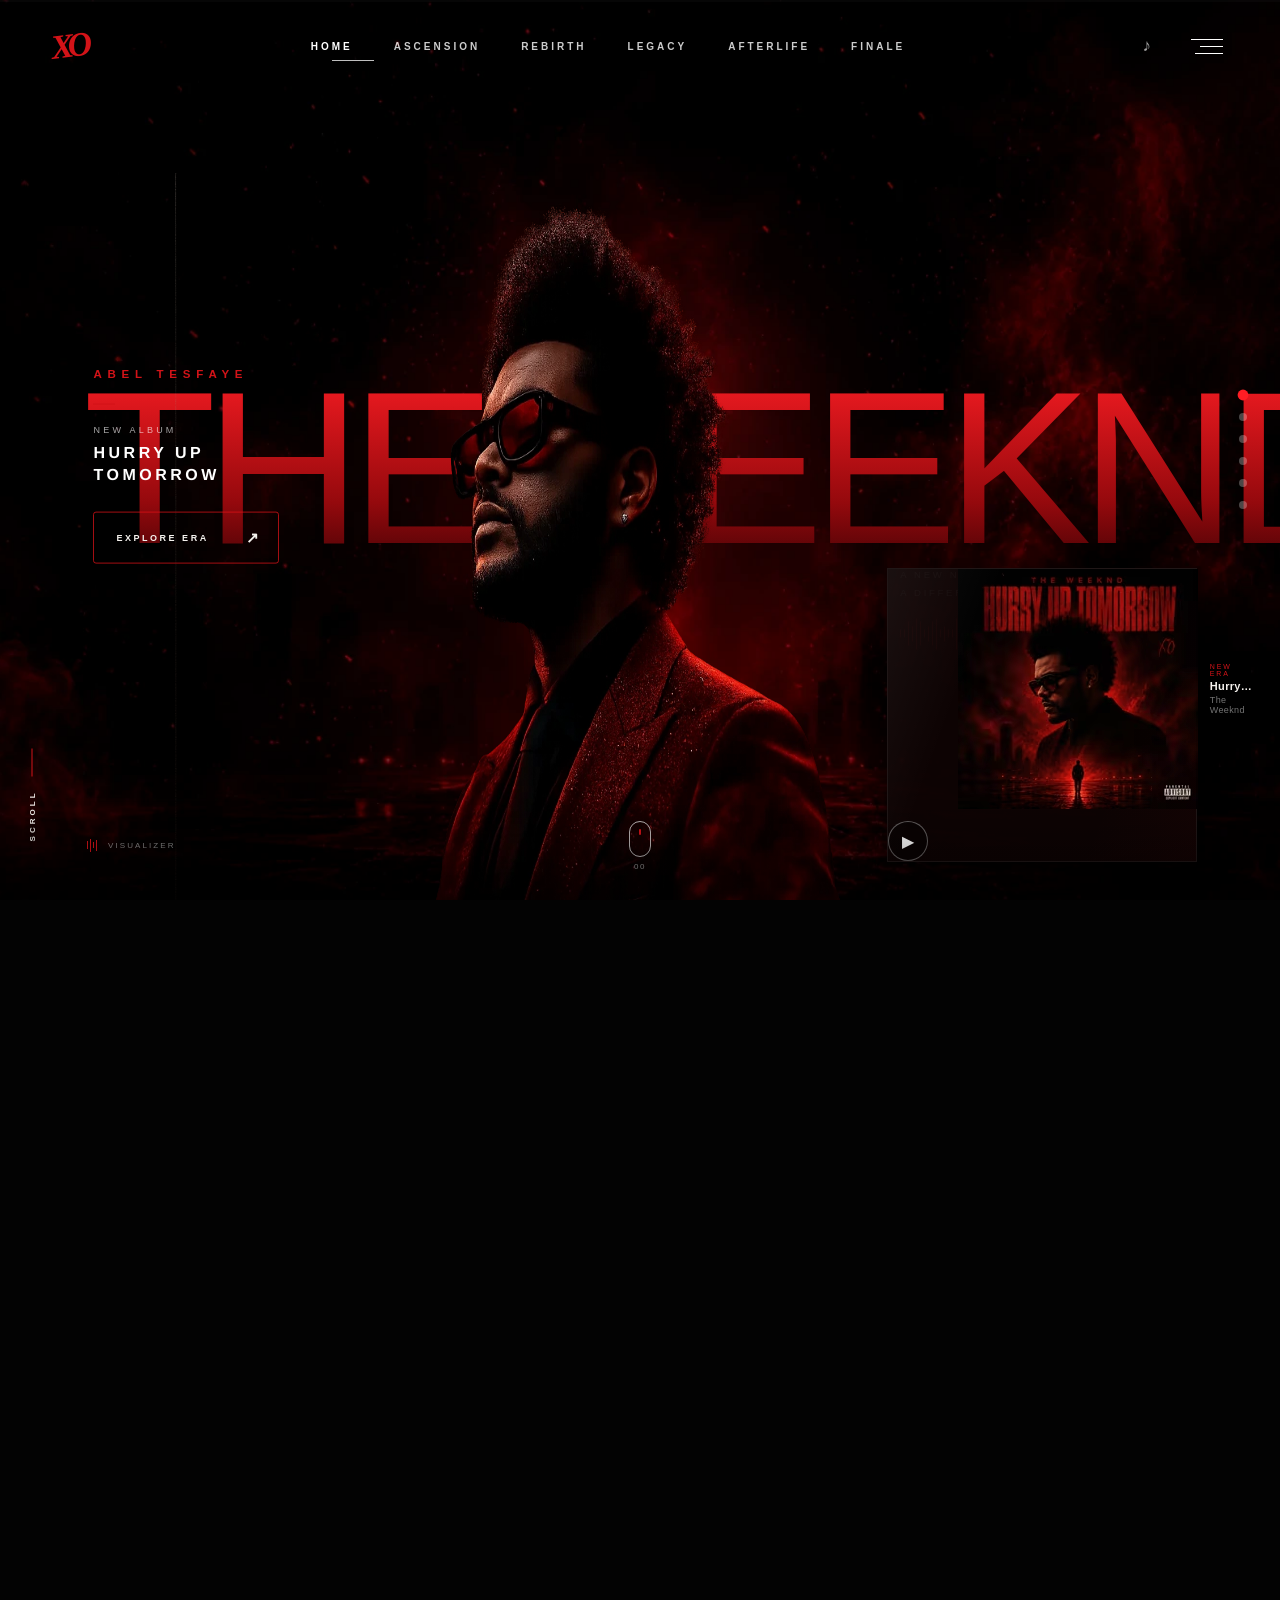
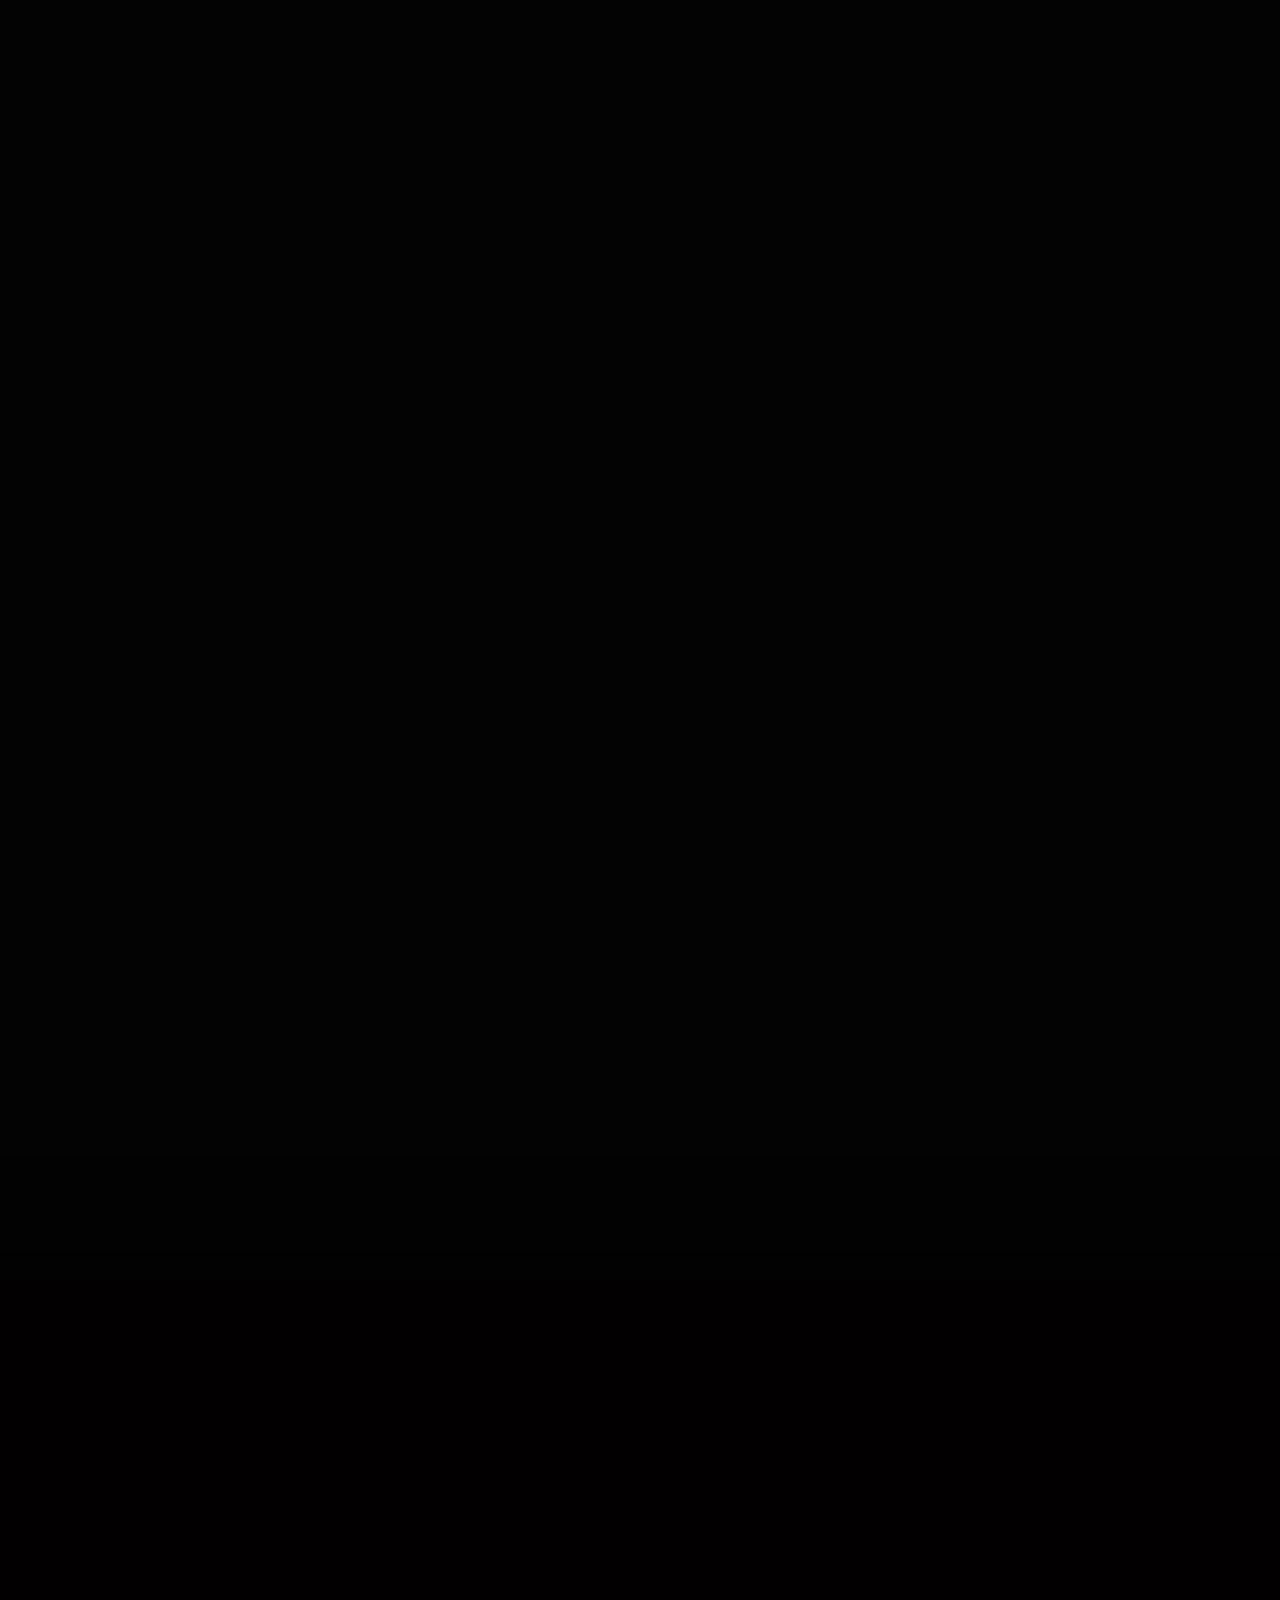
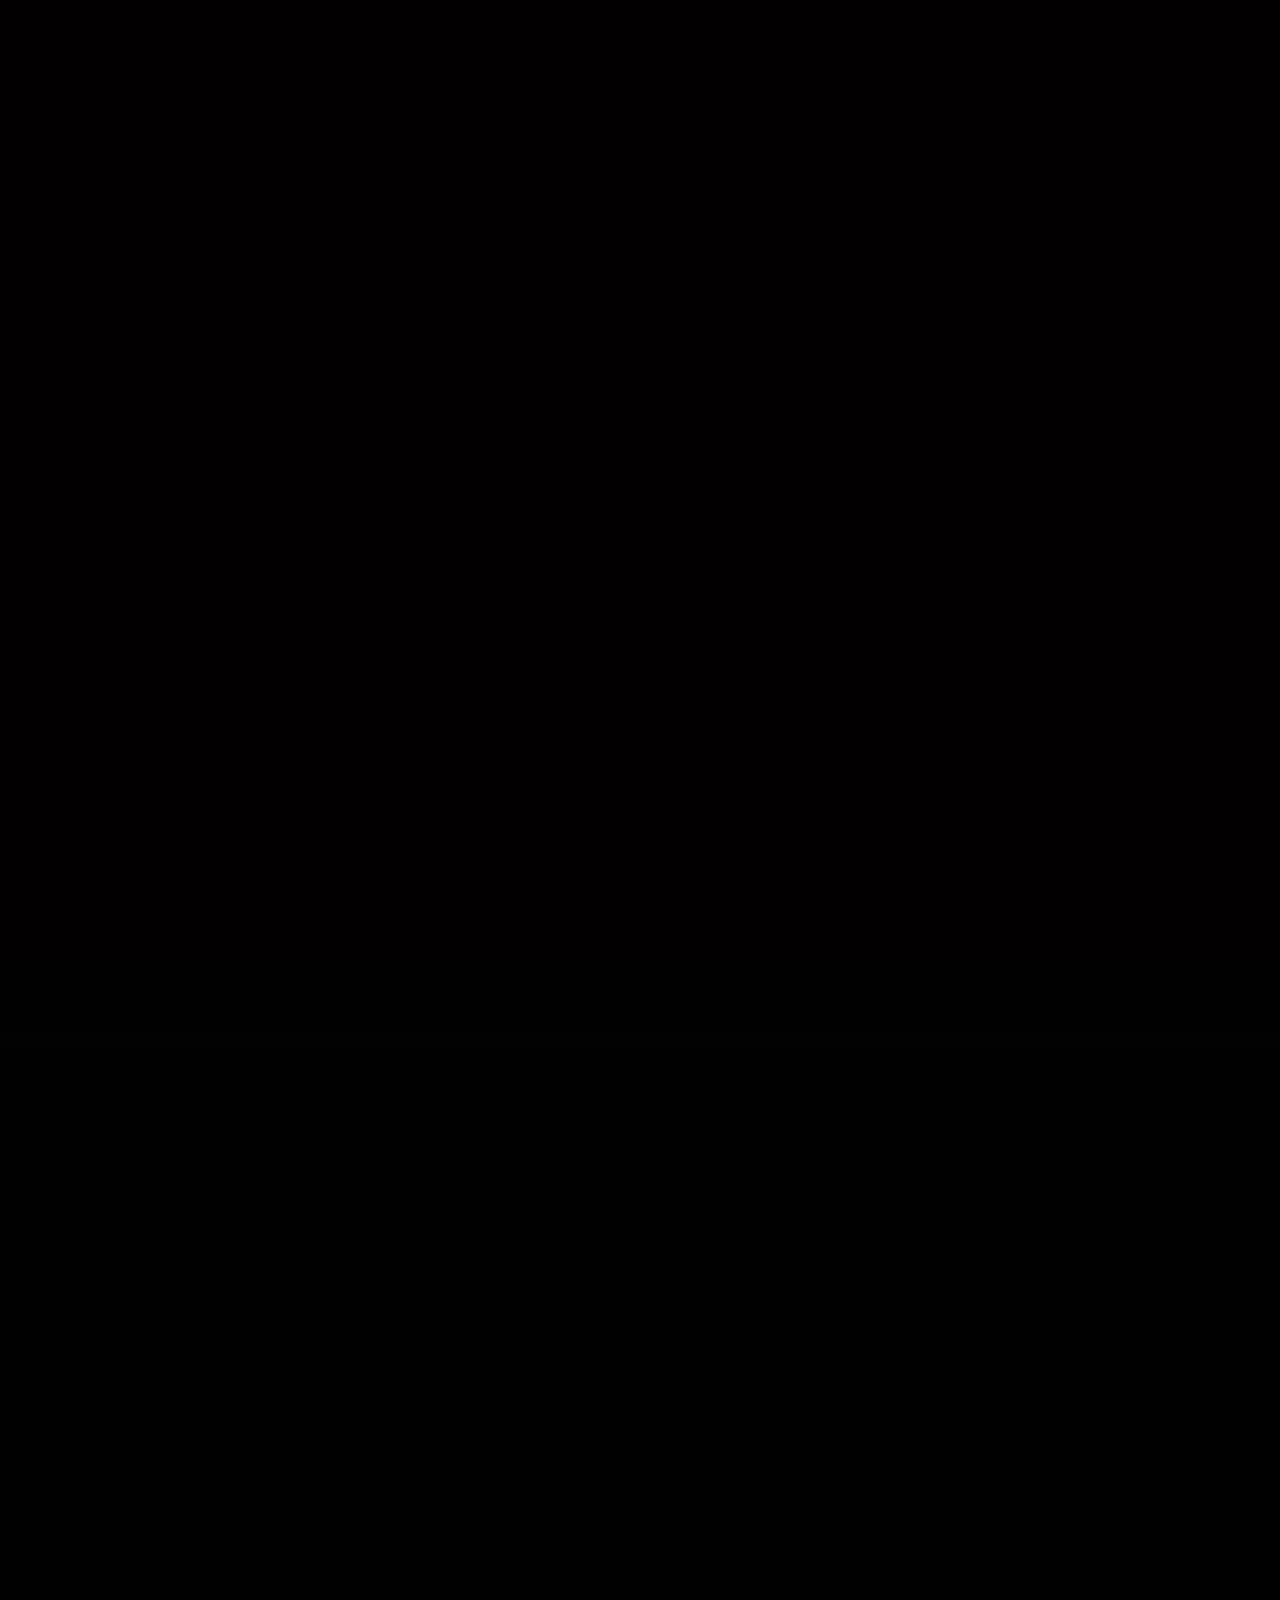
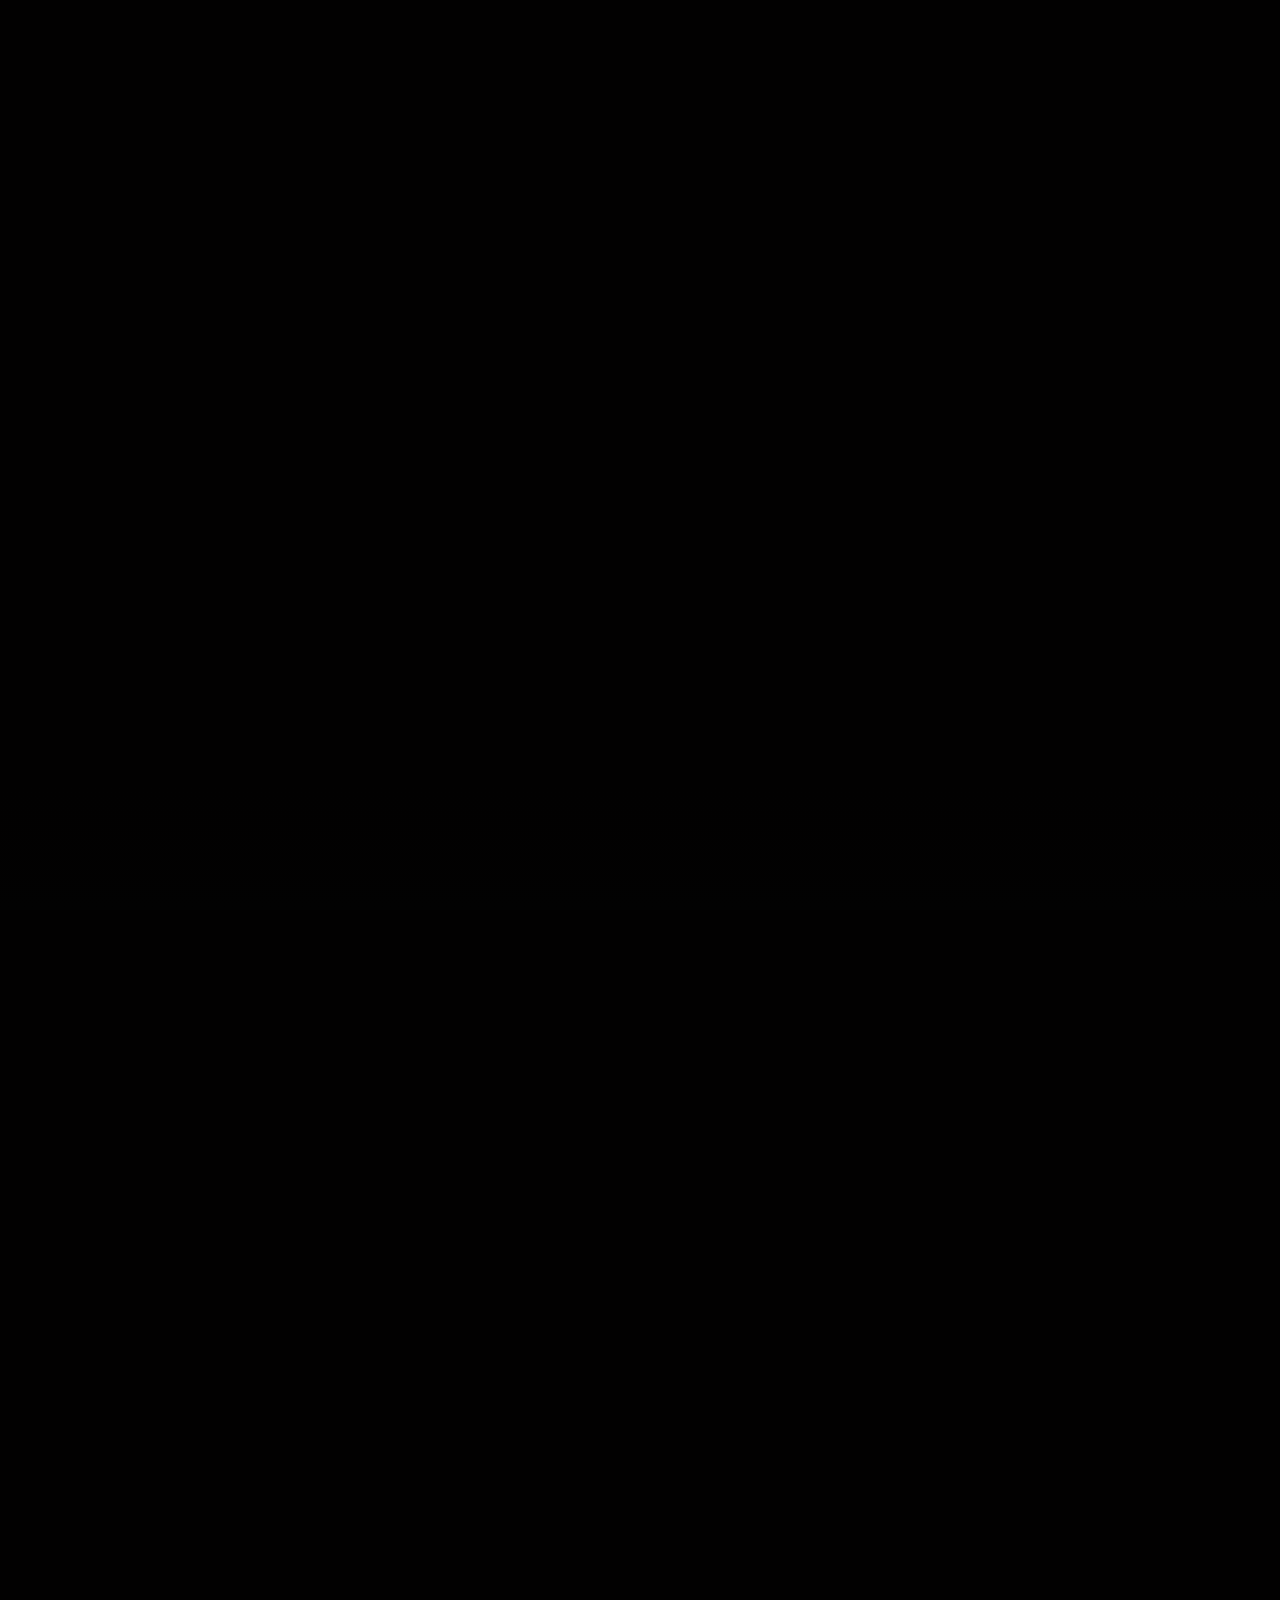
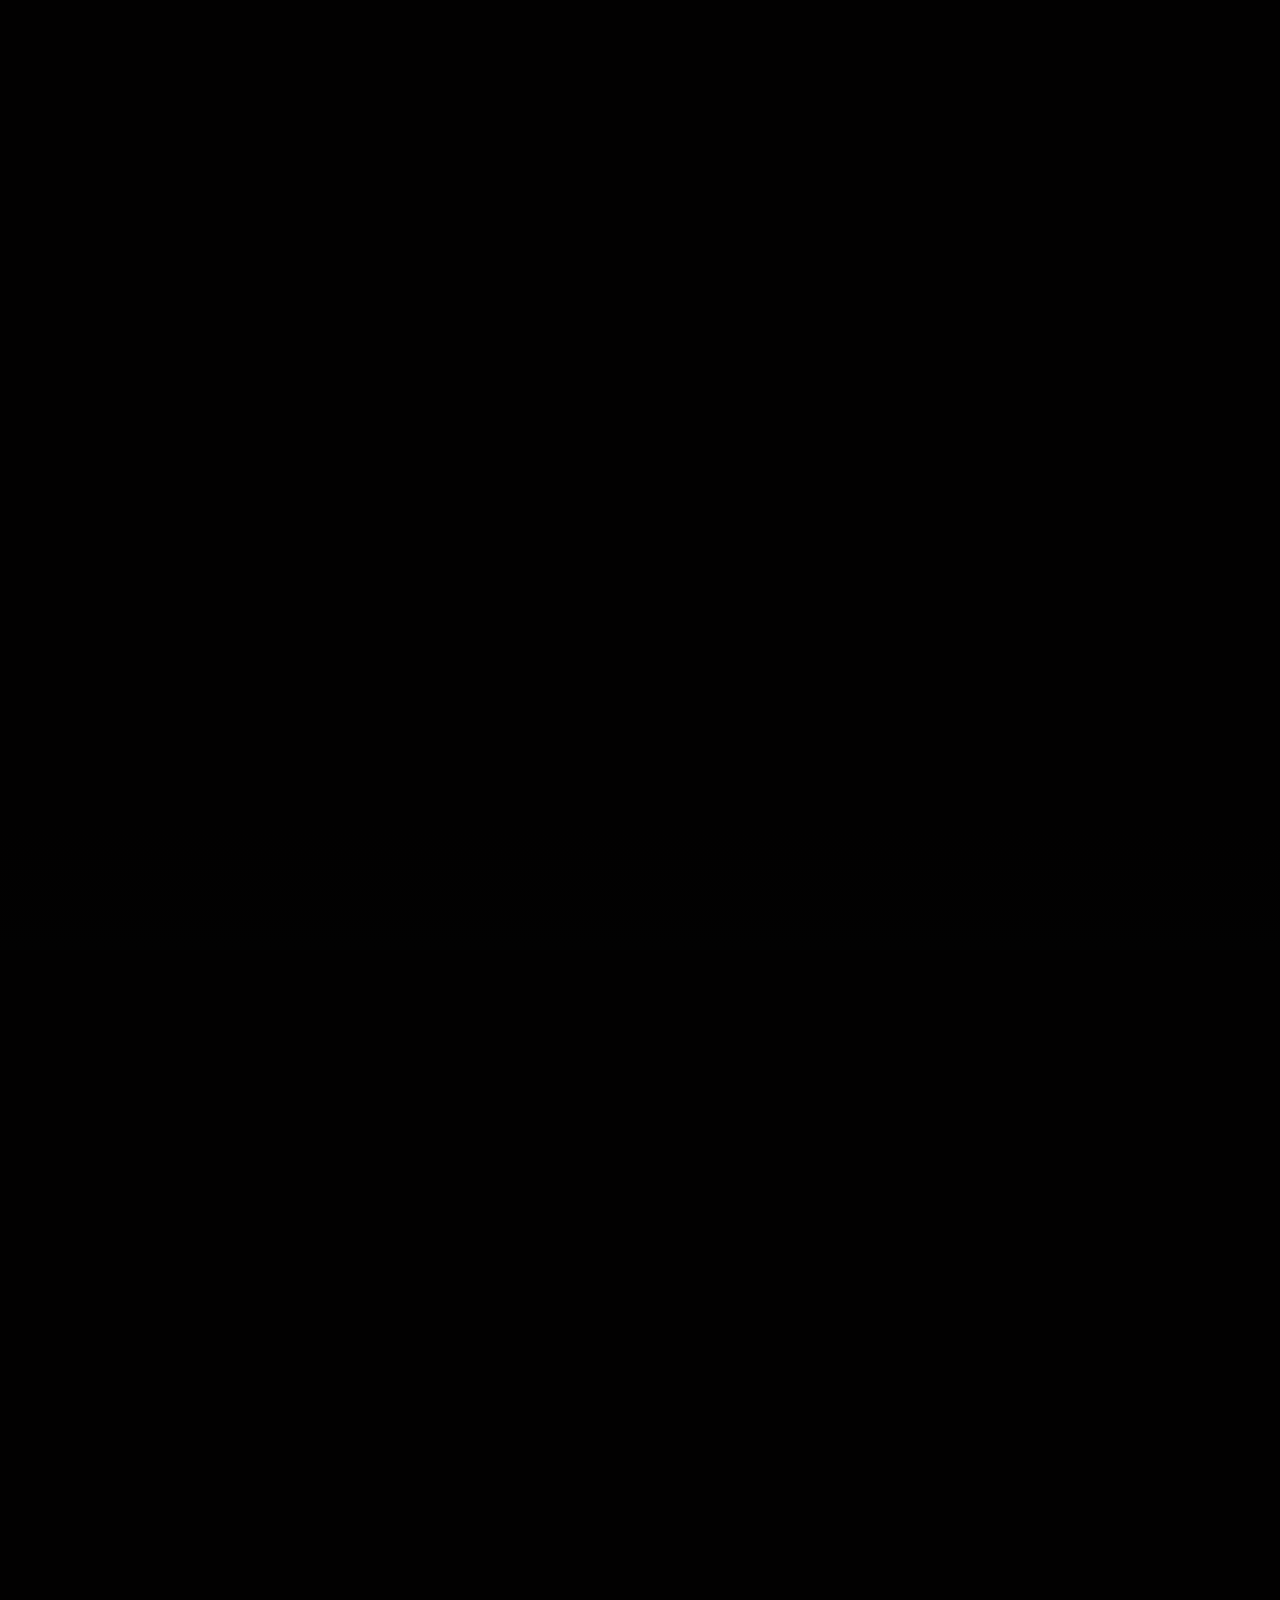
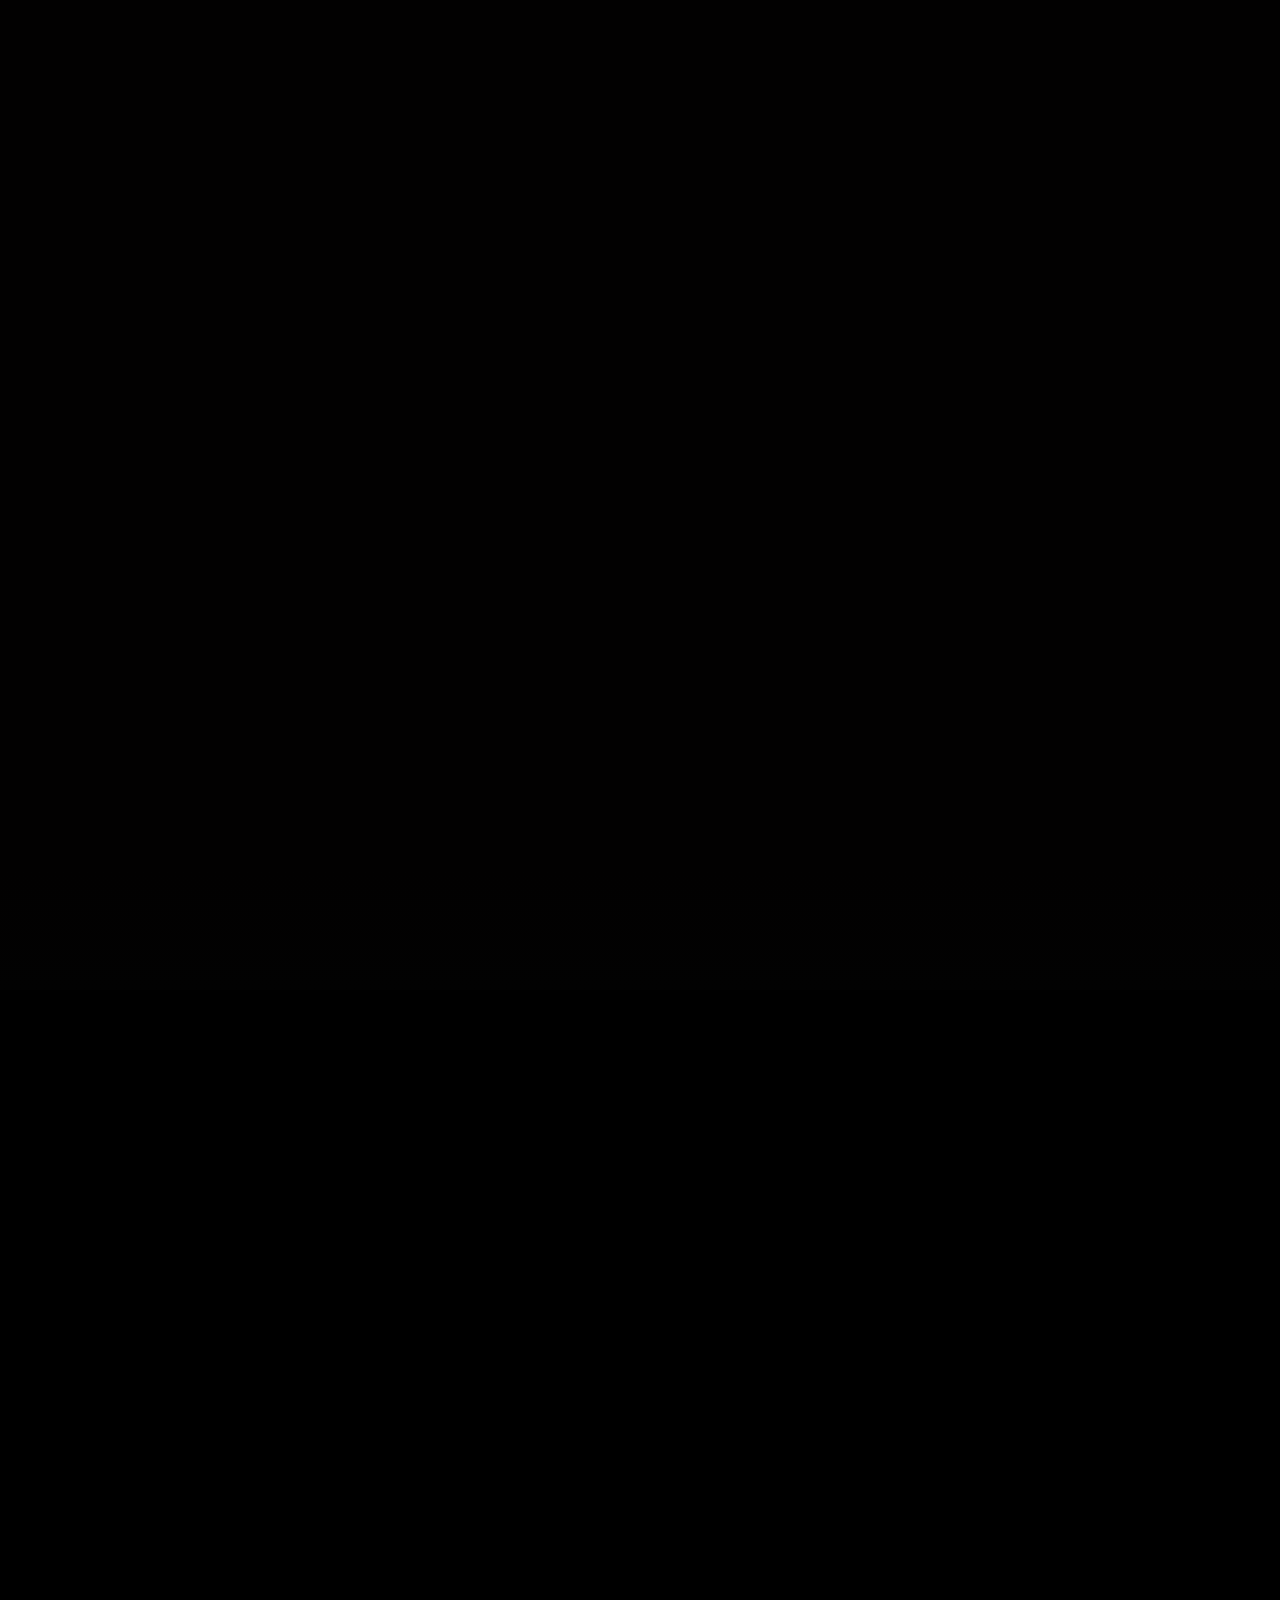
==== commit fc75ecc8: "Complete Phase 6 navigation and interaction polish" ====
--- a/index.html
+++ b/index.html
@@ -11,6 +11,8 @@
   <link rel="stylesheet" href="style.css">
 </head>
 <body>
+  <a class="skip-link" href="#hero">Skip to experience</a>
+
   <div class="preloader" id="preloader" aria-live="polite">
     <div class="preloader__inner">
       <div class="preloader__mark" aria-hidden="true">XO</div>
@@ -22,12 +24,13 @@
 
   <div class="noise" aria-hidden="true"></div>
 
-  <div class="master-progress" aria-hidden="true"><span id="masterProgressBar"></span></div>
+  <div class="master-progress" id="masterProgress" role="progressbar" aria-label="Experience progress" aria-hidden="true"><span id="masterProgressBar"></span></div>
   <div class="chapter-transition" id="chapterTransition" aria-hidden="true"><i></i><b></b></div>
   <div class="custom-cursor" id="customCursor" aria-hidden="true"><span></span></div>
 
   <main>
-    <section class="experience" id="home" aria-label="The Weeknd cinematic hero experience">
+    <section class="experience" id="hero" data-alias="home" aria-label="The Weeknd cinematic hero experience">
+      <span id="home" aria-hidden="true" style="position:absolute;top:0;left:0;width:0;height:0;pointer-events:none;"></span>
       <div class="hero-stage" id="heroStage">
         <div class="hero-world" id="heroWorld" aria-hidden="true">
           <div class="hero-background layer" data-depth="0.06"></div>
@@ -53,31 +56,32 @@
 
         <div class="interface" id="interface">
           <header class="site-header">
-            <a class="brand" href="#home" aria-label="Back to hero">XO</a>
+            <a class="brand" href="#hero" aria-label="Back to hero">XO</a>
             <nav class="desktop-nav" aria-label="Main navigation">
-              <a class="is-active" href="#home">Home</a>
-              <a href="#release">Music</a>
-              <a href="#release">Tour</a>
-              <a href="#release">Videos</a>
-              <a href="#release">Shop</a>
-              <a href="#release">About</a>
+              <a class="is-active" href="#hero" aria-current="page">Home</a>
+              <a href="#ascension">Ascension</a>
+              <a href="#rebirth">Rebirth</a>
+              <a href="#legacy">Legacy</a>
+              <a href="#afterlife">Afterlife</a>
+              <a href="#finale">Finale</a>
             </nav>
             <div class="header-actions">
-              <a class="icon-link" href="#release" aria-label="Music">♪</a>
-              <button class="menu-toggle" id="menuToggle" type="button" aria-label="Open menu" aria-expanded="false">
+              <button class="icon-link" id="headerAudioCue" type="button" aria-label="Toggle waveform visualizer" title="Toggle visualizer">♪</button>
+              <button class="menu-toggle" id="menuToggle" type="button" aria-label="Open menu" aria-expanded="false" aria-controls="mobileMenu">
                 <span></span><span></span><span></span>
               </button>
             </div>
           </header>
 
-          <div class="mobile-menu" id="mobileMenu" aria-hidden="true">
+          <div class="mobile-menu" id="mobileMenu" aria-hidden="true" role="dialog" aria-modal="true" aria-label="Mobile Navigation">
+            <button class="mobile-menu-close" id="mobileMenuClose" type="button" aria-label="Close menu">&times;</button>
             <nav aria-label="Mobile navigation">
-              <a href="#home">Home</a>
-              <a href="#release">Music</a>
-              <a href="#release">Tour</a>
-              <a href="#release">Videos</a>
-              <a href="#release">Shop</a>
-              <a href="#release">About</a>
+              <a href="#hero">Home</a>
+              <a href="#ascension">Ascension</a>
+              <a href="#rebirth">Rebirth</a>
+              <a href="#legacy">Legacy</a>
+              <a href="#afterlife">Afterlife</a>
+              <a href="#finale">Finale</a>
             </nav>
           </div>
 
@@ -86,7 +90,7 @@
             <div class="meta-rule"></div>
             <p class="meta-kicker">NEW ALBUM</p>
             <h1>HURRY UP<br>TOMORROW</h1>
-            <a class="primary-cta" href="#release">
+            <a class="primary-cta" href="#ascension" aria-label="Explore era: continue to Ascension">
               <span>EXPLORE ERA</span>
               <span class="cta-arrow" aria-hidden="true">↗</span>
             </a>
@@ -99,19 +103,20 @@
             </div>
           </div>
 
-          <aside class="progress-rail" aria-label="Hero chapters">
-            <span class="rail-dot is-active" data-step="0"></span>
-            <span class="rail-dot" data-step="1"></span>
-            <span class="rail-dot" data-step="2"></span>
-            <span class="rail-dot" data-step="3"></span>
-            <span class="rail-dot" data-step="4"></span>
+          <aside class="progress-rail" aria-label="Chapters rail">
+            <a href="#hero" class="rail-dot is-active" data-chapter="hero" aria-label="01 Hero" aria-current="step"><span class="rail-tooltip">01 HERO</span></a>
+            <a href="#ascension" class="rail-dot" data-chapter="ascension" aria-label="02 Ascension"><span class="rail-tooltip">02 ASCENSION</span></a>
+            <a href="#rebirth" class="rail-dot" data-chapter="rebirth" aria-label="03 Rebirth"><span class="rail-tooltip">03 REBIRTH</span></a>
+            <a href="#legacy" class="rail-dot" data-chapter="legacy" aria-label="04 Legacy"><span class="rail-tooltip">04 LEGACY</span></a>
+            <a href="#afterlife" class="rail-dot" data-chapter="afterlife" aria-label="05 Afterlife"><span class="rail-tooltip">05 AFTERLIFE</span></a>
+            <a href="#finale" class="rail-dot" data-chapter="finale" aria-label="06 Finale"><span class="rail-tooltip">06 FINALE</span></a>
           </aside>
 
           <div class="scroll-label" aria-hidden="true">
             <span>SCROLL</span><i></i>
           </div>
 
-          <button class="sound-toggle" id="soundToggle" type="button" aria-pressed="false" title="Visual audio mode — no audio file included">
+          <button class="sound-toggle" id="soundToggle" type="button" aria-pressed="false" aria-label="Toggle waveform visualizer" title="Visual audio mode — waveform visualizer">
             <span class="sound-bars" aria-hidden="true"><i></i><i></i><i></i><i></i></span>
             <span class="sound-text">VISUALIZER</span>
           </button>
@@ -144,7 +149,8 @@
       </div>
     </section>
 
-    <section class="hut-era hut-era--ascension" id="release" aria-labelledby="hutTitle">
+    <section class="hut-era hut-era--ascension" id="ascension" data-alias="release" aria-labelledby="hutTitle">
+      <span id="release" aria-hidden="true" style="position:absolute;top:0;left:0;width:0;height:0;pointer-events:none;"></span>
       <div class="hut-stage" id="hutStage">
         <div class="hut-ambient" aria-hidden="true">
           <div class="hut-vignette"></div>
@@ -154,23 +160,25 @@
         </div>
 
         <header class="hut-nav" aria-label="Chapter 2 navigation">
-          <a class="hut-brand" href="#home">THE WEEKND <b>✦</b></a>
+          <a class="hut-brand" href="#hero">THE WEEKND <b>✦</b></a>
           <nav>
-            <a href="#home">Sound</a>
-            <a class="is-active" href="#release">Vision</a>
-            <a href="#rebirth">Story</a>
+            <a href="#hero">Home</a>
+            <a class="is-active" href="#ascension" aria-current="page">Ascension</a>
+            <a href="#rebirth">Rebirth</a>
             <a href="#legacy">Legacy</a>
-            <a href="#afterlife">Finale</a>
+            <a href="#afterlife">Afterlife</a>
+            <a href="#finale">Finale</a>
           </nav>
           <span class="hut-menu-lines" aria-hidden="true"><i></i><i></i></span>
         </header>
 
-        <aside class="hut-chapter-rail" aria-label="Website chapters">
-          <div><span>01</span><small>DAWN</small></div>
-          <div class="is-active"><span>02</span><small>ASCENSION</small></div>
-          <div><span>03</span><small>REBIRTH</small></div>
-          <div><span>04</span><small>LEGACY</small></div>
-          <div><span>05</span><small>AFTERLIFE</small></div>
+        <aside class="hut-chapter-rail" aria-label="Chapters rail">
+          <a href="#hero" aria-label="Chapter 01: Hero"><span>01</span><small>HERO</small></a>
+          <a class="is-active" href="#ascension" aria-label="Chapter 02: Ascension" aria-current="step"><span>02</span><small>ASCENSION</small></a>
+          <a href="#rebirth" aria-label="Chapter 03: Rebirth"><span>03</span><small>REBIRTH</small></a>
+          <a href="#legacy" aria-label="Chapter 04: Legacy"><span>04</span><small>LEGACY</small></a>
+          <a href="#afterlife" aria-label="Chapter 05: Afterlife"><span>05</span><small>AFTERLIFE</small></a>
+          <a href="#finale" aria-label="Chapter 06: Finale"><span>06</span><small>FINALE</small></a>
         </aside>
 
         <div class="hut-scene" id="hutScene" aria-label="Ascension through a monumental fire-lit performance world">
@@ -203,9 +211,9 @@
           <div class="hut-rule"><i></i><span>✦</span><i></i></div>
           <h3>RISE THROUGH THE FIRE.</h3>
           <p class="hut-manifesto">I broke the silence.<br>I lit the sky.<br>Every scar became a signal.<br>Every fall became fuel.<br>Now I ascend.<br>Higher than the dark.<br>This is not the end.<br>This is <strong>ASCENSION.</strong></p>
-          <a class="hut-trailer" href="#rebirth" aria-label="Continue to Chapter 3">
+          <a class="hut-trailer" href="#rebirth" aria-label="Continue to Chapter 03 Rebirth">
             <span class="hut-play">▶</span>
-            <span><b>WATCH CHAPTER 02 VISUAL</b><small>THE JOURNEY CONTINUES</small></span>
+            <span><b>CONTINUE JOURNEY</b><small>ENTER REBIRTH</small></span>
           </a>
         </div>
 
@@ -256,7 +264,7 @@
         </div>
 
         <header class="rebirth-nav" aria-label="Chapter 3 navigation">
-          <a class="rebirth-brand" href="#home" aria-label="Back to the hero">XO</a>
+          <a class="rebirth-brand" href="#hero" aria-label="Back to hero">XO</a>
           <p>THE WEEKND <span>/</span> CINEMATIC ARCHIVE</p>
           <span>03 <i></i> 06</span>
         </header>
@@ -275,9 +283,9 @@
           </h2>
           <div class="rebirth-title-rule"><i></i><b>03</b><i></i></div>
           <p class="rebirth-manifesto"><span>Beyond the face.</span><br><em>Into the ritual.</em></p>
-          <div class="rebirth-cta" aria-hidden="true">
-            <span>ENTER THE CHAPTER</span><i></i><b>✦</b>
-          </div>
+          <a class="rebirth-cta" href="#legacy" aria-label="Continue to Chapter 04 Legacy">
+            <span>CONTINUE JOURNEY</span><i></i><b>✦</b>
+          </a>
         </div>
 
         <blockquote class="rebirth-side-quote" id="rebirthSideQuote">
@@ -286,20 +294,25 @@
           <small>REBIRTH / 03</small>
         </blockquote>
 
-        <aside class="rebirth-rail" aria-label="Website chapters">
-          <span>01</span><span>02</span><span class="is-active">03</span><span>04</span><span>05</span><span>06</span>
+        <aside class="rebirth-rail" aria-label="Chapters rail">
+          <a href="#hero" aria-label="Chapter 01: Hero"><span>01</span><small>HERO</small></a>
+          <a href="#ascension" aria-label="Chapter 02: Ascension"><span>02</span><small>ASCENSION</small></a>
+          <a class="is-active" href="#rebirth" aria-label="Chapter 03: Rebirth" aria-current="step"><span>03</span><small>REBIRTH</small></a>
+          <a href="#legacy" aria-label="Chapter 04: Legacy"><span>04</span><small>LEGACY</small></a>
+          <a href="#afterlife" aria-label="Chapter 05: Afterlife"><span>05</span><small>AFTERLIFE</small></a>
+          <a href="#finale" aria-label="Chapter 06: Finale"><span>06</span><small>FINALE</small></a>
         </aside>
 
         <div class="rebirth-footer-meta">
           <span>03 / VI</span><i></i><strong>THE JOURNEY CONTINUES</strong>
         </div>
 
-        <div class="rebirth-next" id="rebirthNext" aria-label="Chapter 4 coming next">
+        <a class="rebirth-next" id="rebirthNext" href="#legacy" aria-label="Continue to Chapter 04 Legacy">
           <small>COMING NEXT</small>
           <span>04</span>
           <strong>LEGACY</strong>
           <i>↗</i>
-        </div>
+        </a>
       </div>
     </section>
 
@@ -377,17 +390,25 @@
         </div>
 
         <header class="legacy-nav" aria-label="Chapter 4 navigation">
-          <a class="legacy-brand" href="#home">THE WEEKND <b>✦</b></a>
-          <nav><a href="#home">Sound</a><a href="#release">Vision</a><a href="#rebirth">Story</a><a href="#legacy">Legacy</a><a href="#afterlife">Finale</a></nav>
+          <a class="legacy-brand" href="#hero">THE WEEKND <b>✦</b></a>
+          <nav>
+            <a href="#hero">Home</a>
+            <a href="#ascension">Ascension</a>
+            <a href="#rebirth">Rebirth</a>
+            <a class="is-active" href="#legacy" aria-current="page">Legacy</a>
+            <a href="#afterlife">Afterlife</a>
+            <a href="#finale">Finale</a>
+          </nav>
           <span class="legacy-menu-lines" aria-hidden="true"><i></i><i></i></span>
         </header>
 
-        <aside class="legacy-rail" aria-label="Website chapters">
-          <div><span>01</span><small>DAWN</small></div>
-          <div><span>02</span><small>ASCENSION</small></div>
-          <div><span>03</span><small>REBIRTH</small></div>
-          <div class="is-active"><span>04</span><small>LEGACY</small></div>
-          <div><span>05</span><small>AFTERLIFE</small></div>
+        <aside class="legacy-rail" aria-label="Chapters rail">
+          <a href="#hero" aria-label="Chapter 01: Hero"><span>01</span><small>HERO</small></a>
+          <a href="#ascension" aria-label="Chapter 02: Ascension"><span>02</span><small>ASCENSION</small></a>
+          <a href="#rebirth" aria-label="Chapter 03: Rebirth"><span>03</span><small>REBIRTH</small></a>
+          <a class="is-active" href="#legacy" aria-label="Chapter 04: Legacy" aria-current="step"><span>04</span><small>LEGACY</small></a>
+          <a href="#afterlife" aria-label="Chapter 05: Afterlife"><span>05</span><small>AFTERLIFE</small></a>
+          <a href="#finale" aria-label="Chapter 06: Finale"><span>06</span><small>FINALE</small></a>
         </aside>
 
         <div class="legacy-copy" id="legacyCopy">
@@ -396,10 +417,10 @@
           <div class="legacy-rule"><i></i><span>✦</span><i></i></div>
           <h3>LEGENDS NEVER FADE.</h3>
           <p class="legacy-manifesto">I came from the shadows.<br>I built my empire in silence.<br>This is not the end.<br>This is what I leave behind.<br>This is <strong>LEGACY.</strong></p>
-          <button class="legacy-trailer" type="button" aria-label="Watch Chapter 4 trailer">
+          <a class="legacy-trailer" href="#afterlife" aria-label="Continue to Chapter 05 Afterlife">
             <span class="legacy-play">▶</span>
-            <span><b>WATCH CHAPTER 04 TRAILER</b><small>ENTER THE LEGACY</small></span>
-          </button>
+            <span><b>ENTER AFTERLIFE</b><small>THE JOURNEY CONTINUES</small></span>
+          </a>
         </div>
 
         <div class="legacy-bottom-brand"><b>XO</b><span>AFTER HOURS<br>TIL DAWN</span></div>
@@ -449,17 +470,25 @@
         </div>
 
         <header class="afterlife-nav" aria-label="Chapter 5 navigation">
-          <a class="afterlife-brand" href="#home">THE WEEKND <b>✦</b></a>
-          <nav><a href="#home">Sound</a><a href="#release">Vision</a><a href="#rebirth">Story</a><a href="#legacy">Legacy</a></nav>
+          <a class="afterlife-brand" href="#hero">THE WEEKND <b>✦</b></a>
+          <nav>
+            <a href="#hero">Home</a>
+            <a href="#ascension">Ascension</a>
+            <a href="#rebirth">Rebirth</a>
+            <a href="#legacy">Legacy</a>
+            <a class="is-active" href="#afterlife" aria-current="page">Afterlife</a>
+            <a href="#finale">Finale</a>
+          </nav>
           <span class="afterlife-menu-lines" aria-hidden="true"><i></i><i></i></span>
         </header>
 
-        <aside class="afterlife-rail" aria-label="Website chapters">
-          <div><span>01</span><small>DAWN</small></div>
-          <div><span>02</span><small>ASCENSION</small></div>
-          <div><span>03</span><small>REBIRTH</small></div>
-          <div><span>04</span><small>LEGACY</small></div>
-          <div class="is-active"><span>05</span><small>AFTERLIFE</small></div>
+        <aside class="afterlife-rail" aria-label="Chapters rail">
+          <a href="#hero" aria-label="Chapter 01: Hero"><span>01</span><small>HERO</small></a>
+          <a href="#ascension" aria-label="Chapter 02: Ascension"><span>02</span><small>ASCENSION</small></a>
+          <a href="#rebirth" aria-label="Chapter 03: Rebirth"><span>03</span><small>REBIRTH</small></a>
+          <a href="#legacy" aria-label="Chapter 04: Legacy"><span>04</span><small>LEGACY</small></a>
+          <a class="is-active" href="#afterlife" aria-label="Chapter 05: Afterlife" aria-current="step"><span>05</span><small>AFTERLIFE</small></a>
+          <a href="#finale" aria-label="Chapter 06: Finale"><span>06</span><small>FINALE</small></a>
         </aside>
 
         <div class="afterlife-copy" id="afterlifeCopy">
@@ -468,10 +497,10 @@
           <div class="afterlife-rule"><i></i><span>✦</span><i></i></div>
           <h3>THE END IS NOT THE END.<br><b>IT'S THE OTHER SIDE.</b></h3>
           <p class="afterlife-manifesto">I lived in the dark.<br>I loved in the dark.<br>I gave you my darkness.<br>Now I walk into the light,<br>not to be seen — but to be free.<br>This is <strong>AFTERLIFE.</strong></p>
-          <button class="afterlife-trailer" type="button" aria-label="Watch Chapter 5 trailer">
+          <a class="afterlife-trailer" href="#finale" aria-label="Enter Finale chapter">
             <span class="afterlife-play">▶</span>
-            <span><b>WATCH CHAPTER 05 TRAILER</b><small>THE FINAL CHAPTER</small></span>
-          </button>
+            <span><b>ENTER THE FINALE</b><small>THE FINAL CHAPTER</small></span>
+          </a>
         </div>
 
         <div class="afterlife-bottom-brand"><b>XO</b><span>THANK YOU<br>FOR THE JOURNEY</span></div>
@@ -495,7 +524,7 @@
           <div class="finale-xo" aria-hidden="true">XO</div>
           <h2>THE JOURNEY CONTINUES</h2>
           <span>HURRY UP TOMORROW</span>
-          <a href="#home" class="finale-replay">REPLAY THE EXPERIENCE <b>↺</b></a>
+          <a href="#hero" class="finale-replay" id="finaleReplay" aria-label="Replay the experience from beginning">REPLAY THE EXPERIENCE <b>↺</b></a>
         </div>
         <div class="finale-signoff">ABEL TESFAYE &nbsp; / &nbsp; THE WEEKND</div>
       </div>
--- a/style.css
+++ b/style.css
@@ -25,6 +25,53 @@
 a { color: inherit; }
 button, a { -webkit-tap-highlight-color: transparent; }
 button { font: inherit; }
+
+:focus-visible {
+  outline: 2px solid var(--red-bright);
+  outline-offset: 3px;
+}
+:focus:not(:focus-visible) {
+  outline: none;
+}
+
+.skip-link {
+  position: fixed;
+  top: 16px;
+  left: 16px;
+  z-index: 100000;
+  padding: 12px 20px;
+  background: #030303;
+  color: var(--white);
+  border: 1px solid var(--red);
+  border-radius: 3px;
+  font-size: 11px;
+  font-weight: 700;
+  letter-spacing: .25em;
+  text-transform: uppercase;
+  text-decoration: none;
+  transform: translateY(-200%);
+  transition: transform .25s var(--ease-out);
+}
+.skip-link:focus,
+.skip-link:focus-visible {
+  transform: translateY(0);
+  outline: 2px solid var(--red-bright);
+  outline-offset: 3px;
+}
+
+button:active,
+a:active,
+.primary-cta:active,
+.hut-trailer:active,
+.legacy-trailer:active,
+.afterlife-trailer:active,
+.rebirth-cta:active,
+.rebirth-next:active,
+.finale-replay:active,
+.release-play:active,
+.sound-toggle:active {
+  transform: scale(0.98);
+}
 
 ::selection { background: var(--red); color: #fff; }
 
@@ -275,13 +322,28 @@
 }
 .desktop-nav a:hover, .desktop-nav a.is-active { color: #fff; }
 .desktop-nav a:hover::after, .desktop-nav a.is-active::after { transform: scaleX(1); transform-origin: left; }
-.header-actions { display: flex; justify-content: flex-end; align-items: center; gap: 26px; }
-.icon-link { text-decoration: none; font-size: 17px; opacity: .65; transition: opacity .3s, transform .3s; }
-.icon-link:hover { opacity: 1; transform: translateY(-2px); }
+.header-actions { display: flex; justify-content: flex-end; align-items: center; gap: 16px; }
+.icon-link {
+  text-decoration: none;
+  font-size: 17px;
+  opacity: .65;
+  transition: opacity .3s, transform .3s;
+  background: transparent;
+  border: 0;
+  color: #fff;
+  cursor: pointer;
+  display: flex;
+  align-items: center;
+  justify-content: center;
+  min-width: 44px;
+  min-height: 44px;
+  padding: 8px;
+}
+.icon-link:hover, .icon-link:focus-visible { opacity: 1; transform: translateY(-2px); }
 .menu-toggle {
-  width: 38px;
-  height: 38px;
-  padding: 7px 3px;
+  width: 44px;
+  height: 44px;
+  padding: 10px 6px;
   border: 0;
   background: transparent;
   color: white;
@@ -290,33 +352,75 @@
   justify-content: center;
   gap: 6px;
   cursor: pointer;
+  position: relative;
+  z-index: 100001;
 }
 .menu-toggle span { height: 1px; background: currentColor; transition: transform .35s var(--ease-out), width .35s; }
 .menu-toggle span:nth-child(1) { width: 100%; }
 .menu-toggle span:nth-child(2) { width: 72%; margin-left: auto; }
 .menu-toggle span:nth-child(3) { width: 88%; margin-left: auto; }
-.menu-toggle:hover span { width: 100%; }
+.menu-toggle:hover span, .menu-toggle:focus-visible span { width: 100%; }
 .menu-toggle.is-open span:nth-child(1) { transform: translateY(7px) rotate(45deg); }
 .menu-toggle.is-open span:nth-child(2) { opacity: 0; }
 .menu-toggle.is-open span:nth-child(3) { width: 100%; transform: translateY(-7px) rotate(-45deg); }
 
 .mobile-menu {
-  position: absolute;
+  position: fixed;
   inset: 0;
-  z-index: 24;
+  z-index: 99990;
   display: grid;
   place-items: center;
-  background: rgba(3,3,3,.94);
-  backdrop-filter: blur(20px);
+  background: rgba(3,3,3,.96);
+  backdrop-filter: blur(24px);
   opacity: 0;
   visibility: hidden;
-  transition: opacity .45s var(--ease-out), visibility .45s;
+  transition: opacity .4s var(--ease-out), visibility .4s;
   pointer-events: auto;
+  overflow-y: auto;
+  padding: 80px 20px 40px;
 }
 .mobile-menu.is-open { opacity: 1; visibility: visible; }
+.mobile-menu-close {
+  position: absolute;
+  top: 24px;
+  right: clamp(20px, 4vw, 40px);
+  width: 44px;
+  height: 44px;
+  border: 0;
+  background: transparent;
+  color: #fff;
+  font-size: 34px;
+  line-height: 1;
+  cursor: pointer;
+  display: grid;
+  place-items: center;
+  z-index: 10;
+  transition: transform .25s var(--ease-out), color .25s;
+}
+.mobile-menu-close:hover,
+.mobile-menu-close:focus-visible {
+  color: var(--red);
+  transform: scale(1.1);
+}
 .mobile-menu nav { display: flex; flex-direction: column; align-items: center; gap: 22px; }
-.mobile-menu a { text-decoration: none; font-family: Impact, sans-serif; font-size: clamp(42px, 9vw, 74px); letter-spacing: .04em; color: rgba(255,255,255,.84); text-transform: uppercase; }
-.mobile-menu a:hover { color: var(--red); }
+.mobile-menu a {
+  text-decoration: none;
+  font-family: Impact, sans-serif;
+  font-size: clamp(38px, 8vw, 68px);
+  letter-spacing: .04em;
+  color: rgba(255,255,255,.84);
+  text-transform: uppercase;
+  min-height: 44px;
+  display: flex;
+  align-items: center;
+  padding: 4px 12px;
+  transition: color .25s, transform .25s;
+}
+.mobile-menu a:hover,
+.mobile-menu a:focus-visible {
+  color: var(--red);
+  transform: translateY(-2px);
+}
 
 .hero-meta { position: absolute; top: 50%; transform: translateY(-42%); will-change: transform, opacity; }
 .hero-meta--left { left: clamp(28px, 7.3vw, 145px); width: min(290px, 28vw); }
@@ -355,9 +459,69 @@
 .waveform i:nth-child(5n) { height: 31px; animation-delay: -.75s; }
 @keyframes wave { to { transform: scaleY(.25); opacity: .45; } }
 
-.progress-rail { position: absolute; right: clamp(20px, 2.6vw, 52px); top: 50%; transform: translateY(-50%); display: flex; flex-direction: column; gap: 13px; }
-.rail-dot { display: block; width: 6px; height: 6px; border-radius: 50%; background: rgba(255,255,255,.25); transition: transform .35s, background .35s; }
-.rail-dot.is-active { background: var(--red-bright); transform: scale(1.35); }
+.progress-rail {
+  position: absolute;
+  right: clamp(20px, 2.6vw, 52px);
+  top: 50%;
+  transform: translateY(-50%);
+  display: flex;
+  flex-direction: column;
+  gap: 14px;
+  z-index: 35;
+  pointer-events: auto;
+}
+.rail-dot {
+  position: relative;
+  display: block;
+  width: 8px;
+  height: 8px;
+  border-radius: 50%;
+  background: rgba(255,255,255,.28);
+  transition: transform .35s, background .35s;
+  text-decoration: none;
+  cursor: pointer;
+}
+.rail-dot::after {
+  content: '';
+  position: absolute;
+  inset: -14px;
+  min-width: 44px;
+  min-height: 44px;
+  transform: translate(-14px, -14px);
+}
+.rail-dot:hover,
+.rail-dot:focus-visible {
+  background: rgba(255,255,255,.8);
+  transform: scale(1.2);
+}
+.rail-dot.is-active {
+  background: var(--red-bright);
+  transform: scale(1.35);
+  box-shadow: 0 0 10px rgba(255,29,36,.65);
+}
+.rail-tooltip {
+  position: absolute;
+  right: 18px;
+  top: 50%;
+  transform: translateY(-50%) translateX(6px);
+  font-size: 8px;
+  font-weight: 700;
+  letter-spacing: .25em;
+  color: #fff;
+  white-space: nowrap;
+  opacity: 0;
+  pointer-events: none;
+  transition: opacity .25s, transform .25s var(--ease-out);
+  background: rgba(0,0,0,.85);
+  padding: 3px 7px;
+  border-radius: 2px;
+  border: 1px solid rgba(255,255,255,.15);
+}
+.rail-dot:hover .rail-tooltip,
+.rail-dot:focus-visible .rail-tooltip {
+  opacity: 1;
+  transform: translateY(-50%) translateX(0);
+}
 .scroll-label { position: absolute; left: clamp(16px, 2.5vw, 48px); bottom: 6vh; display: flex; align-items: center; gap: 14px; transform: rotate(-90deg); transform-origin: left center; }
 .scroll-label span { font-size: 8px; font-weight: 700; letter-spacing: .38em; }
 .scroll-label i { width: 28px; height: 1px; background: var(--red); }
@@ -1872,6 +2036,15 @@
   border: 1px solid rgba(168,31,40,.46);
   color: rgba(239,229,217,.78);
   background: linear-gradient(90deg, rgba(64,2,6,.26), rgba(10,1,2,.08));
+  text-decoration: none;
+  cursor: pointer;
+  pointer-events: auto;
+  transition: border-color .3s, background .3s, transform .25s var(--ease-out);
+}
+.rebirth-cta:hover, .rebirth-cta:focus-visible {
+  border-color: var(--red);
+  background: rgba(168,31,40,.18);
+  transform: translateY(-2px);
 }
 .rebirth-cta span { display: flex; align-items: center; padding-left: 20px; font-size: 7px; letter-spacing: .38em; }
 .rebirth-cta i { border-left: 1px solid rgba(168,31,40,.42); border-right: 1px solid rgba(168,31,40,.42); }
@@ -1905,11 +2078,51 @@
   color: rgba(228,218,204,.25);
   font-size: 7px;
   letter-spacing: .16em;
-}
-.rebirth-rail span { position: relative; width: 30px; }
-.rebirth-rail span::before { content: ''; position: absolute; left: -16px; top: 50%; width: 5px; height: 1px; background: currentColor; }
-.rebirth-rail span.is-active { color: #d5343c; }
-.rebirth-rail span.is-active::before { width: 18px; left: -22px; box-shadow: 24px 0 0 #d5343c; }
+  pointer-events: auto;
+}
+.rebirth-rail a,
+.rebirth-rail span {
+  position: relative;
+  width: 30px;
+  text-decoration: none;
+  color: inherit;
+  cursor: pointer;
+  display: block;
+  transition: transform .25s var(--ease-out), color .25s;
+}
+.rebirth-rail a::after {
+  content: '';
+  position: absolute;
+  inset: -10px -16px;
+  min-height: 44px;
+}
+.rebirth-rail a::before,
+.rebirth-rail span::before {
+  content: '';
+  position: absolute;
+  left: -16px;
+  top: 50%;
+  width: 5px;
+  height: 1px;
+  background: currentColor;
+  transition: width .25s, left .25s;
+}
+.rebirth-rail a small { display: none; }
+.rebirth-rail a:hover,
+.rebirth-rail a:focus-visible {
+  color: #fff;
+  transform: translateX(4px);
+}
+.rebirth-rail a.is-active,
+.rebirth-rail span.is-active {
+  color: #d5343c;
+}
+.rebirth-rail a.is-active::before,
+.rebirth-rail span.is-active::before {
+  width: 18px;
+  left: -22px;
+  box-shadow: 24px 0 0 #d5343c;
+}
 
 .rebirth-footer-meta {
   position: absolute;
@@ -1936,7 +2149,17 @@
   gap: 13px;
   color: rgba(235,224,211,.58);
   text-transform: uppercase;
+  text-decoration: none;
+  cursor: pointer;
+  pointer-events: auto;
   will-change: transform, opacity;
+  padding: 8px 12px;
+  transition: color .25s, transform .25s var(--ease-out);
+}
+.rebirth-next:hover,
+.rebirth-next:focus-visible {
+  color: #fff;
+  transform: translateX(4px);
 }
 .rebirth-next small { font-size: 6px; letter-spacing: .34em; color: rgba(202,49,57,.75); }
 .rebirth-next span { font-family: Georgia, serif; font-size: 24px; color: #be2a33; }
@@ -2091,13 +2314,20 @@
 .legacy-nav { position:absolute; z-index:50; top:30px; left:38px; right:42px; display:grid; grid-template-columns:1fr auto auto; align-items:center; gap:34px; color:rgba(239,229,218,.76); text-transform:uppercase; letter-spacing:.28em; font-size:7px; }
 .legacy-brand{color:inherit;text-decoration:none}.legacy-brand b{margin-left:12px;color:#d1262e;font-size:14px}.legacy-nav nav{display:flex;gap:38px}.legacy-nav nav a{color:inherit;text-decoration:none;opacity:.75;transition:opacity .25s,color .25s}.legacy-nav nav a:hover{opacity:1;color:#fff}
 .legacy-menu-lines{width:22px;display:grid;gap:5px}.legacy-menu-lines i{height:1px;background:#c92930}.legacy-menu-lines i:last-child{width:66%;justify-self:end}
-.legacy-rail { position:absolute; z-index:48; left:36px; top:18%; bottom:23%; width:80px; border-left:1px solid rgba(255,255,255,.08); display:flex; flex-direction:column; justify-content:space-around; padding-left:18px; text-transform:uppercase; }
-.legacy-rail div{display:grid;gap:4px;color:rgba(232,224,214,.34)}.legacy-rail span{font-family:Georgia,serif;font-size:16px}.legacy-rail small{font-size:5.5px;letter-spacing:.26em}.legacy-rail .is-active{color:#e2373d;position:relative}.legacy-rail .is-active::before{content:'';position:absolute;left:-22px;top:13px;width:17px;height:1px;background:#e2373d;box-shadow:0 0 9px #d1262e}.legacy-rail .is-active span{font-size:27px}
+.legacy-rail { position:absolute; z-index:48; left:36px; top:18%; bottom:23%; width:80px; border-left:1px solid rgba(255,255,255,.08); display:flex; flex-direction:column; justify-content:space-around; padding-left:18px; text-transform:uppercase; pointer-events:auto; }
+.legacy-rail a, .legacy-rail div{display:grid;gap:4px;color:rgba(232,224,214,.34);text-decoration:none;cursor:pointer;position:relative;transition:transform .25s var(--ease-out), color .25s}
+.legacy-rail a::after{content:'';position:absolute;inset:-8px -18px;min-height:44px}
+.legacy-rail a:hover, .legacy-rail a:focus-visible{color:#fff;transform:translateX(4px)}
+.legacy-rail span{font-family:Georgia,serif;font-size:16px}
+.legacy-rail small{font-size:5.5px;letter-spacing:.26em}
+.legacy-rail .is-active{color:#e2373d;position:relative}
+.legacy-rail .is-active::before{content:'';position:absolute;left:-22px;top:13px;width:17px;height:1px;background:#e2373d;box-shadow:0 0 9px #d1262e}
+.legacy-rail .is-active span{font-size:27px}
 .legacy-copy { position:absolute; z-index:42; right:6%; top:50%; translate:0 -48%; width:min(34vw,560px); text-align:center; text-transform:uppercase; will-change:transform,opacity; }
 .legacy-kicker{margin:0 0 12px;color:#d5353c;font-size:10px;letter-spacing:.48em}.legacy-copy h2{margin:0;font-family:Georgia,'Times New Roman',serif;font-size:clamp(62px,7.1vw,128px);font-weight:400;letter-spacing:.035em;line-height:.92;color:#e8dfd4;text-shadow:0 1px 0 #fff,0 18px 50px rgba(0,0,0,.88)}
 .legacy-rule{display:grid;grid-template-columns:1fr auto 1fr;align-items:center;gap:14px;width:80%;margin:22px auto 28px;color:#d42931}.legacy-rule i{height:1px;background:linear-gradient(90deg,transparent,#b92029 32%,#b92029)}.legacy-rule i:last-child{transform:scaleX(-1)}.legacy-rule span{font-size:20px}
 .legacy-copy h3{margin:0 0 18px;color:#d44745;font-size:9px;font-weight:500;letter-spacing:.48em}.legacy-manifesto{margin:0 auto;color:rgba(232,222,210,.58);font-family:Georgia,serif;font-size:12px;line-height:1.75;letter-spacing:.1em;text-transform:none}.legacy-manifesto strong{color:#d94a49;font-weight:400;letter-spacing:.2em}
-.legacy-trailer{margin:26px auto 0;display:flex;align-items:center;justify-content:center;gap:16px;border:0;background:transparent;color:rgba(240,231,220,.76);cursor:pointer;text-align:left;text-transform:uppercase}.legacy-play{width:54px;aspect-ratio:1;border-radius:50%;border:1px solid #c3262e;display:grid;place-items:center;color:#fff;font-size:14px;box-shadow:inset 0 0 25px rgba(181,24,30,.08);transition:.3s ease}.legacy-trailer:hover .legacy-play{background:#c3262e;box-shadow:0 0 30px rgba(210,29,35,.35)}.legacy-trailer>span:last-child{display:grid;gap:5px}.legacy-trailer b{font-size:6.5px;letter-spacing:.25em;font-weight:500}.legacy-trailer small{font-size:5.5px;color:#b82b31;letter-spacing:.34em}
+.legacy-trailer{margin:26px auto 0;display:flex;align-items:center;justify-content:center;gap:16px;border:0;background:transparent;color:rgba(240,231,220,.76);cursor:pointer;text-align:left;text-transform:uppercase;text-decoration:none;transition:transform .25s var(--ease-out), color .25s}.legacy-trailer:hover, .legacy-trailer:focus-visible{color:#fff;transform:translateY(-2px)}.legacy-play{width:54px;aspect-ratio:1;border-radius:50%;border:1px solid #c3262e;display:grid;place-items:center;color:#fff;font-size:14px;box-shadow:inset 0 0 25px rgba(181,24,30,.08);transition:.3s ease}.legacy-trailer:hover .legacy-play, .legacy-trailer:focus-visible .legacy-play{background:#c3262e;box-shadow:0 0 30px rgba(210,29,35,.35)}.legacy-trailer>span:last-child{display:grid;gap:5px}.legacy-trailer b{font-size:6.5px;letter-spacing:.25em;font-weight:500}.legacy-trailer small{font-size:5.5px;color:#b82b31;letter-spacing:.34em}
 .legacy-bottom-brand{position:absolute;z-index:44;left:32px;bottom:28px;display:flex;align-items:center;gap:18px;color:rgba(235,224,212,.33);text-transform:uppercase}.legacy-bottom-brand b{font-family:cursive;font-size:38px;color:#dc3237;font-weight:400;rotate:-12deg}.legacy-bottom-brand span{font-family:Georgia,serif;font-size:7px;line-height:1.7;letter-spacing:.22em}
 .legacy-scroll-cue{position:absolute;z-index:43;left:50%;bottom:23px;translate:-50%;display:grid;place-items:center;gap:10px;color:rgba(237,226,215,.38);font-size:6px;letter-spacing:.6em;text-transform:uppercase}.legacy-scroll-cue i{width:1px;height:28px;background:linear-gradient(#b62028,transparent);position:relative}.legacy-scroll-cue i::before{content:'✦';position:absolute;left:50%;top:-5px;translate:-50%;color:#d02e35;font-style:normal}
 .legacy-counter{position:absolute;z-index:44;right:42px;bottom:31px;display:flex;align-items:center;gap:8px;color:rgba(235,225,212,.4)}.legacy-counter i{width:86px;height:1px;background:linear-gradient(90deg,transparent,#a61b22 62%)}.legacy-counter b{font-family:Georgia,serif;font-size:20px;color:#d22f35;font-weight:400}.legacy-counter span{font-size:7px;letter-spacing:.2em}
@@ -2387,8 +2617,27 @@
   justify-content: space-around;
   padding-left: 20px;
   text-transform: uppercase;
-}
-.afterlife-rail div { display: grid; gap: 4px; color: rgba(233,225,215,.36); position: relative; }
+  pointer-events: auto;
+}
+.afterlife-rail a, .afterlife-rail div {
+  display: grid;
+  gap: 4px;
+  color: rgba(233,225,215,.36);
+  position: relative;
+  text-decoration: none;
+  cursor: pointer;
+  transition: transform .25s var(--ease-out), color .25s;
+}
+.afterlife-rail a::after {
+  content: '';
+  position: absolute;
+  inset: -8px -20px;
+  min-height: 44px;
+}
+.afterlife-rail a:hover, .afterlife-rail a:focus-visible {
+  color: #fff;
+  transform: translateX(4px);
+}
 .afterlife-rail span { font-family: Georgia, serif; font-size: 16px; }
 .afterlife-rail small { font-size: 5.5px; letter-spacing: .25em; }
 .afterlife-rail .is-active { color: #ef3a3e; }
@@ -2474,6 +2723,12 @@
   cursor: pointer;
   text-align: left;
   text-transform: uppercase;
+  text-decoration: none;
+  transition: transform .25s var(--ease-out), color .25s;
+}
+.afterlife-trailer:hover, .afterlife-trailer:focus-visible {
+  color: #fff;
+  transform: translateY(-2px);
 }
 .afterlife-play {
   width: 54px;
@@ -3210,6 +3465,7 @@
   display: grid;
   gap: 30px;
   color: rgba(255,255,255,.34);
+  pointer-events: auto;
 }
 .hut-chapter-rail::before {
   content: '';
@@ -3217,12 +3473,29 @@
   left: 8px; top: 11px; bottom: 11px; width: 1px;
   background: rgba(255,255,255,.18);
 }
+.hut-chapter-rail a,
 .hut-chapter-rail div {
   position: relative;
   padding-left: 28px;
   display: grid; gap: 3px;
   min-width: 90px;
-}
+  text-decoration: none;
+  color: inherit;
+  cursor: pointer;
+  transition: transform .25s var(--ease-out), color .25s;
+}
+.hut-chapter-rail a::after {
+  content: '';
+  position: absolute;
+  inset: -8px -18px;
+  min-height: 44px;
+}
+.hut-chapter-rail a:hover,
+.hut-chapter-rail a:focus-visible {
+  color: #fff;
+  transform: translateX(4px);
+}
+.hut-chapter-rail a::before,
 .hut-chapter-rail div::before {
   content: '';
   position: absolute;
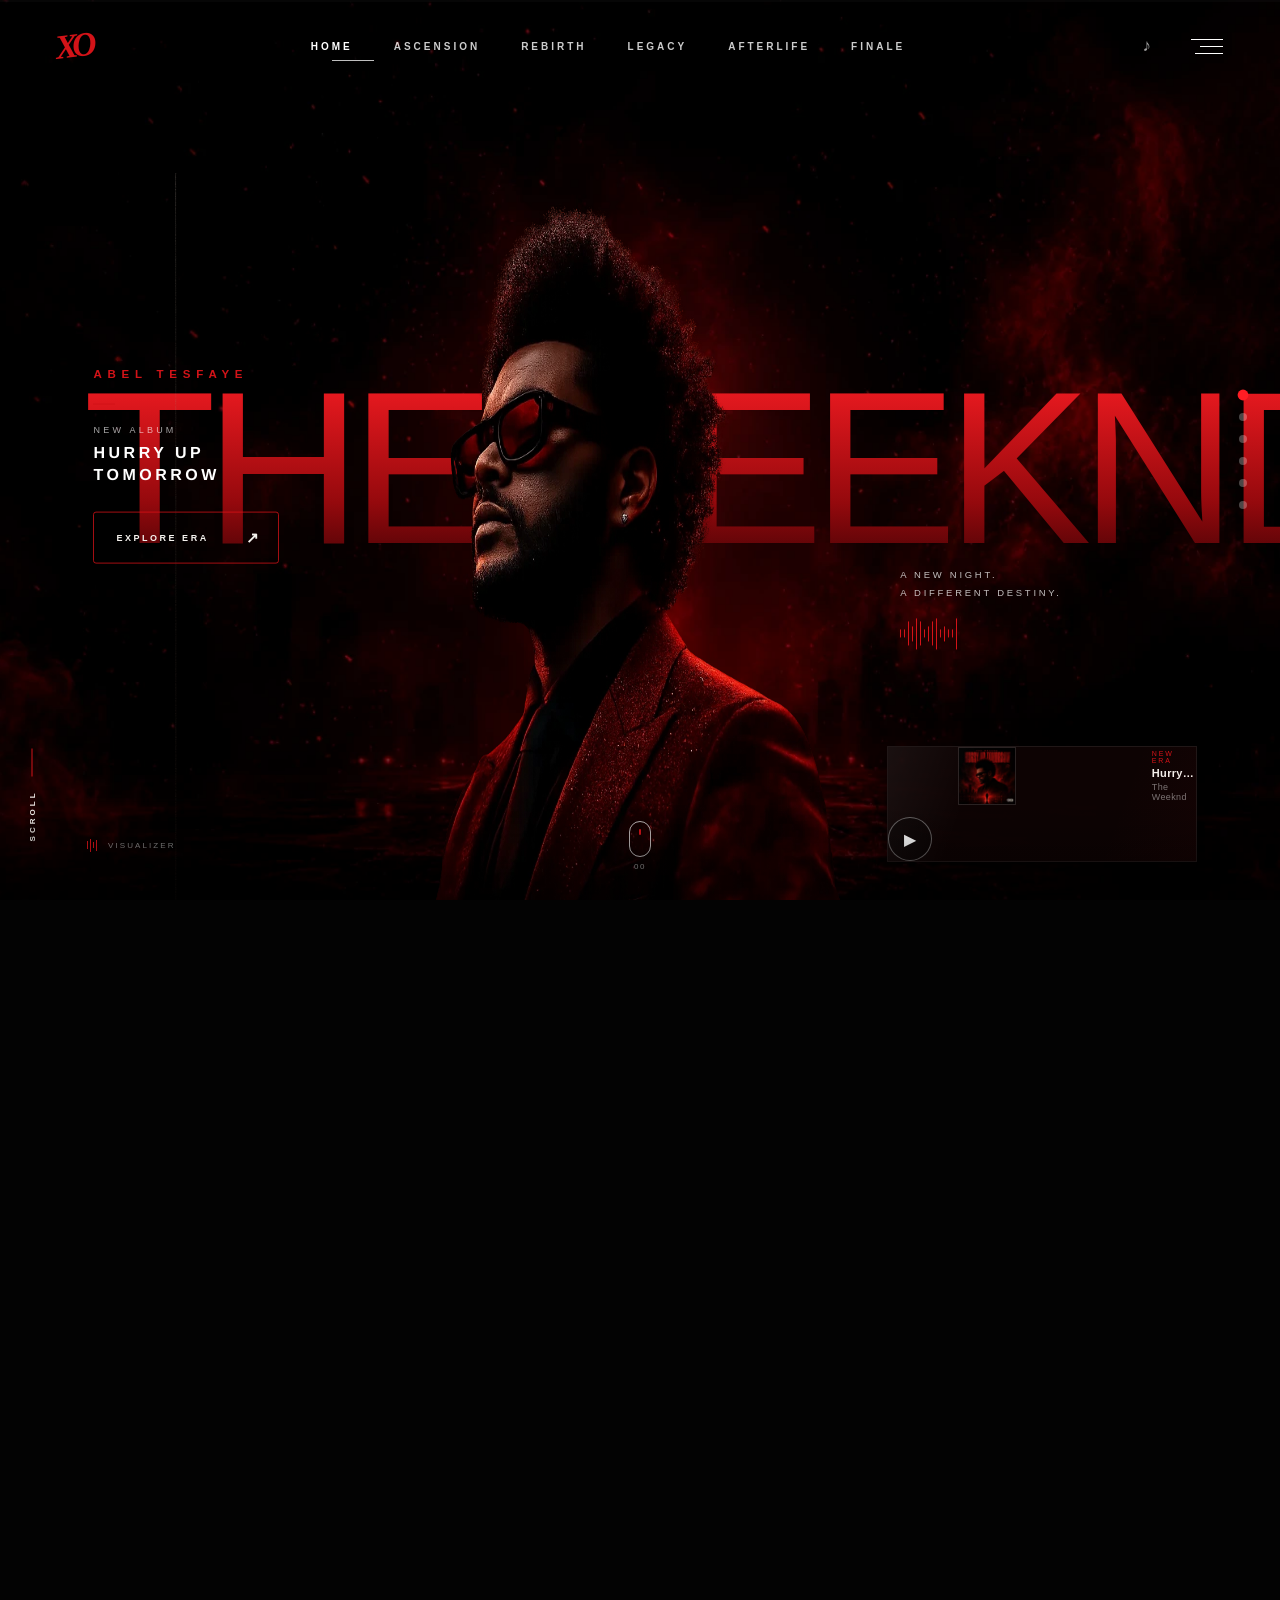
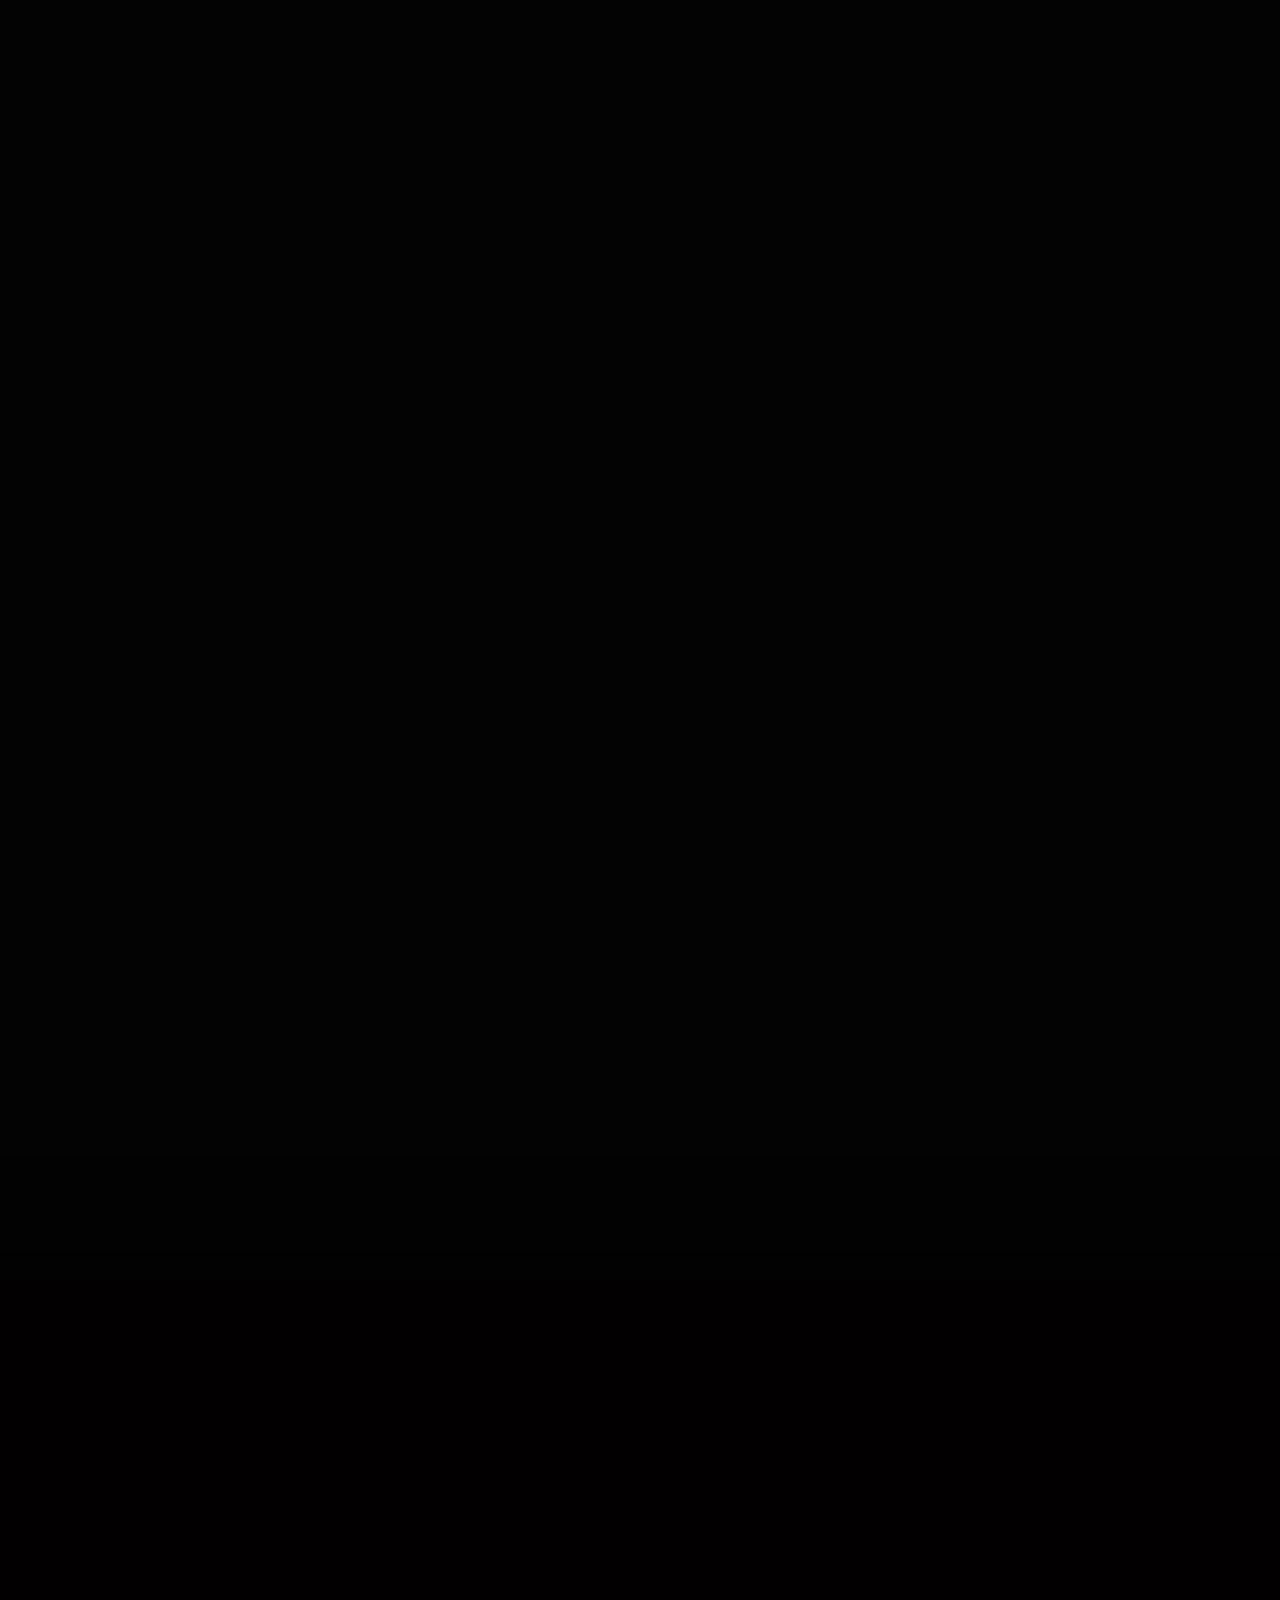
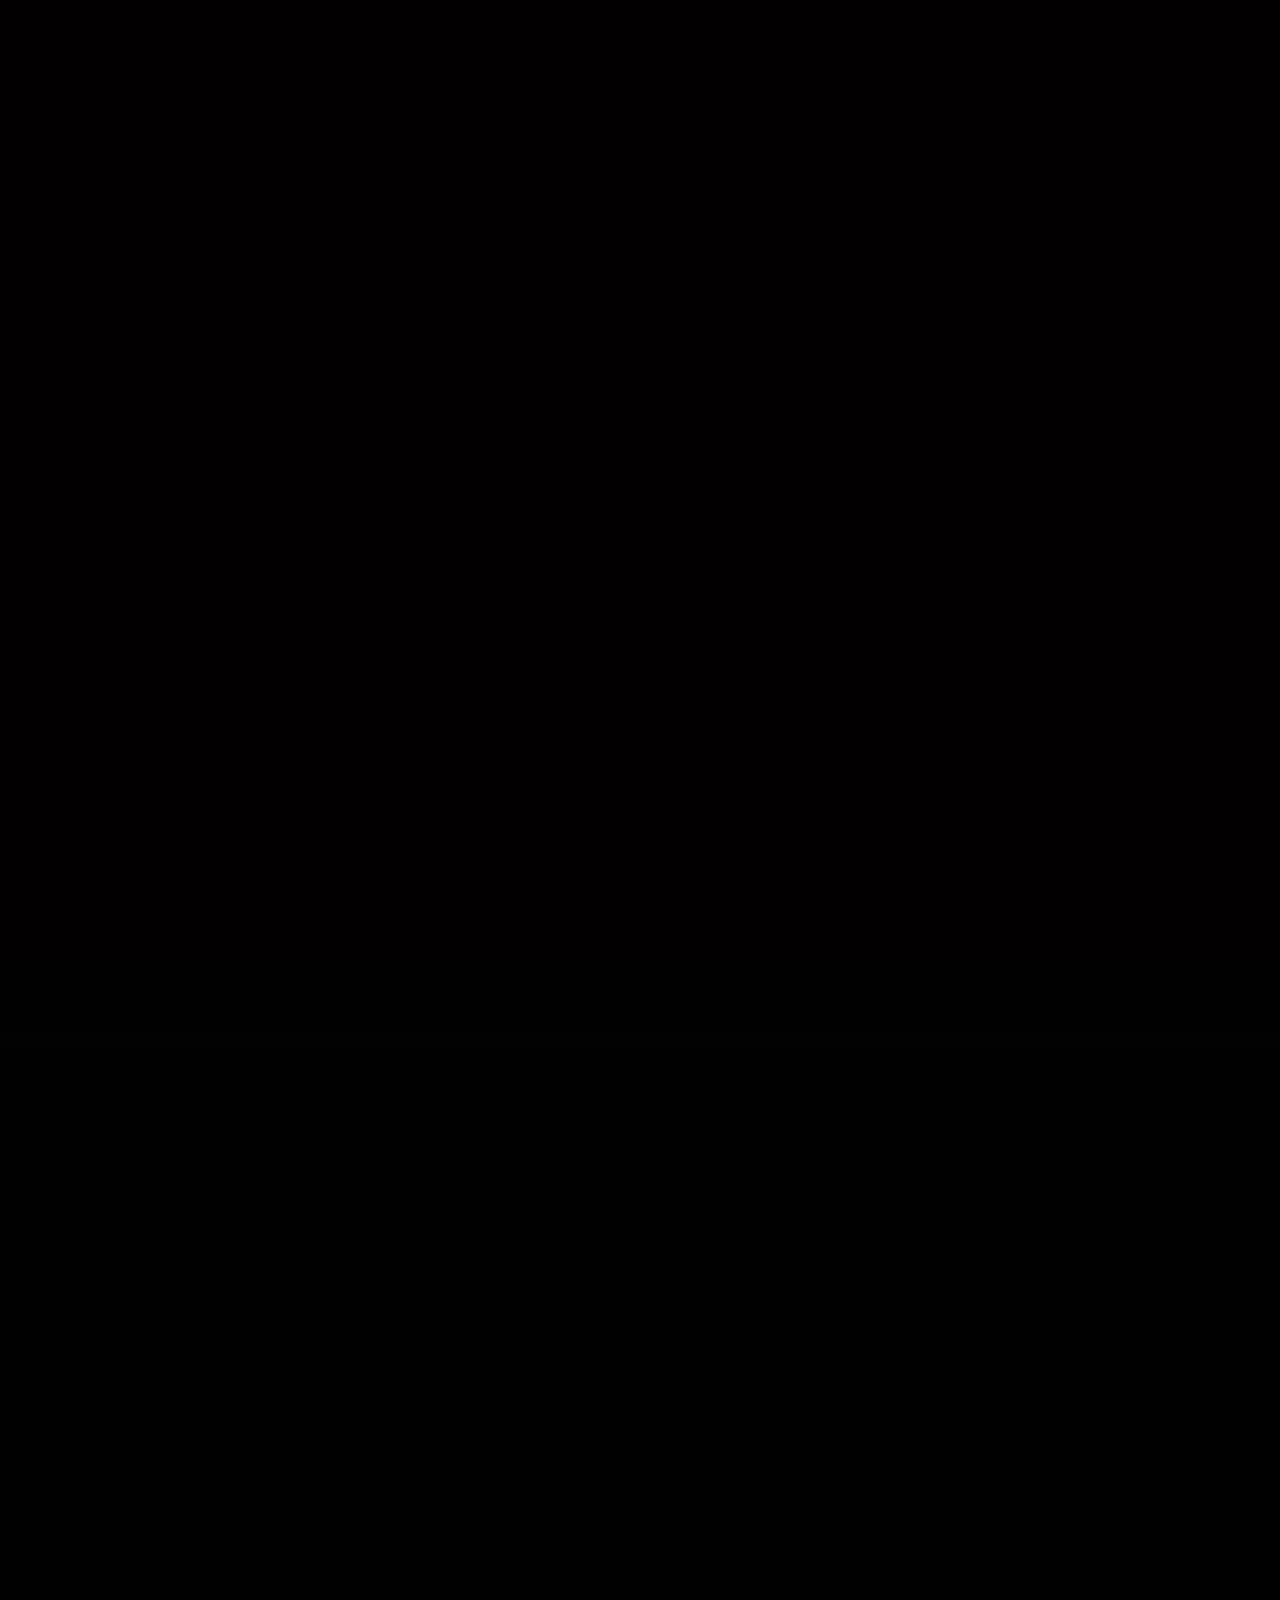
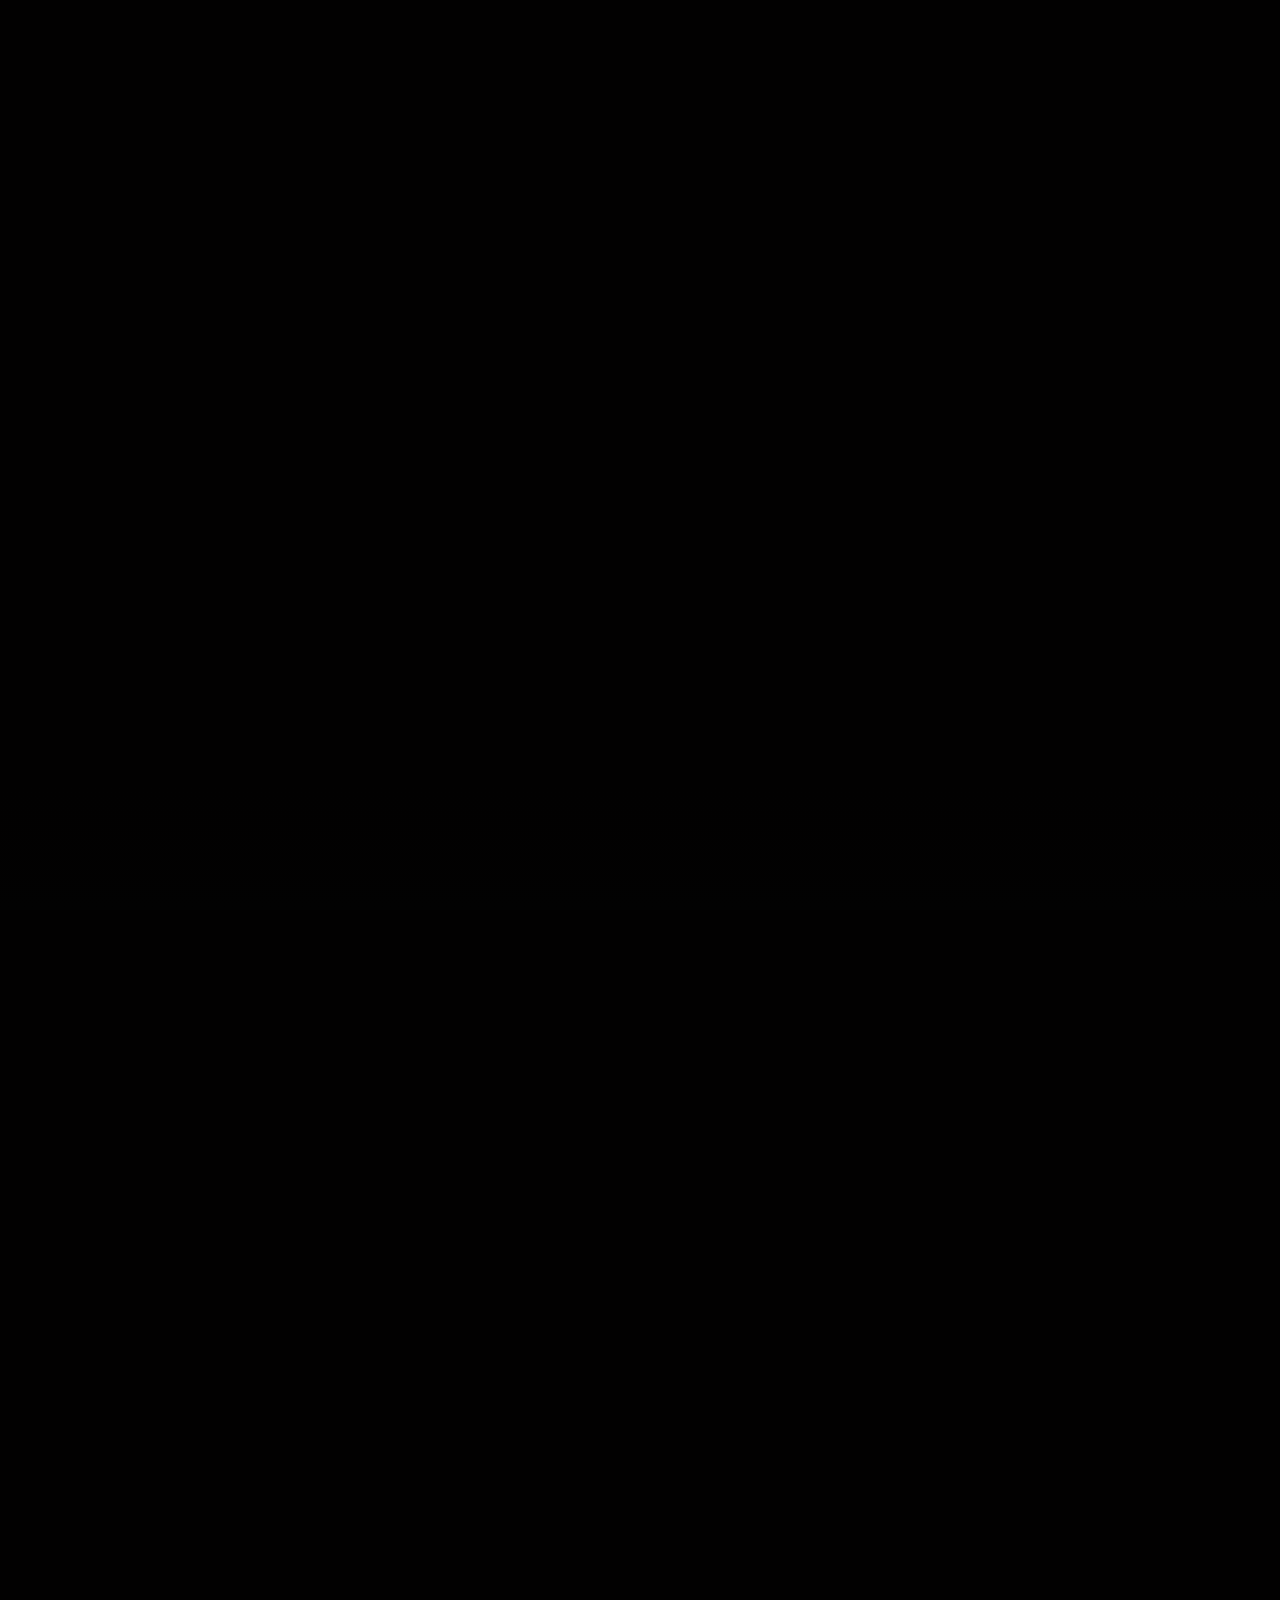
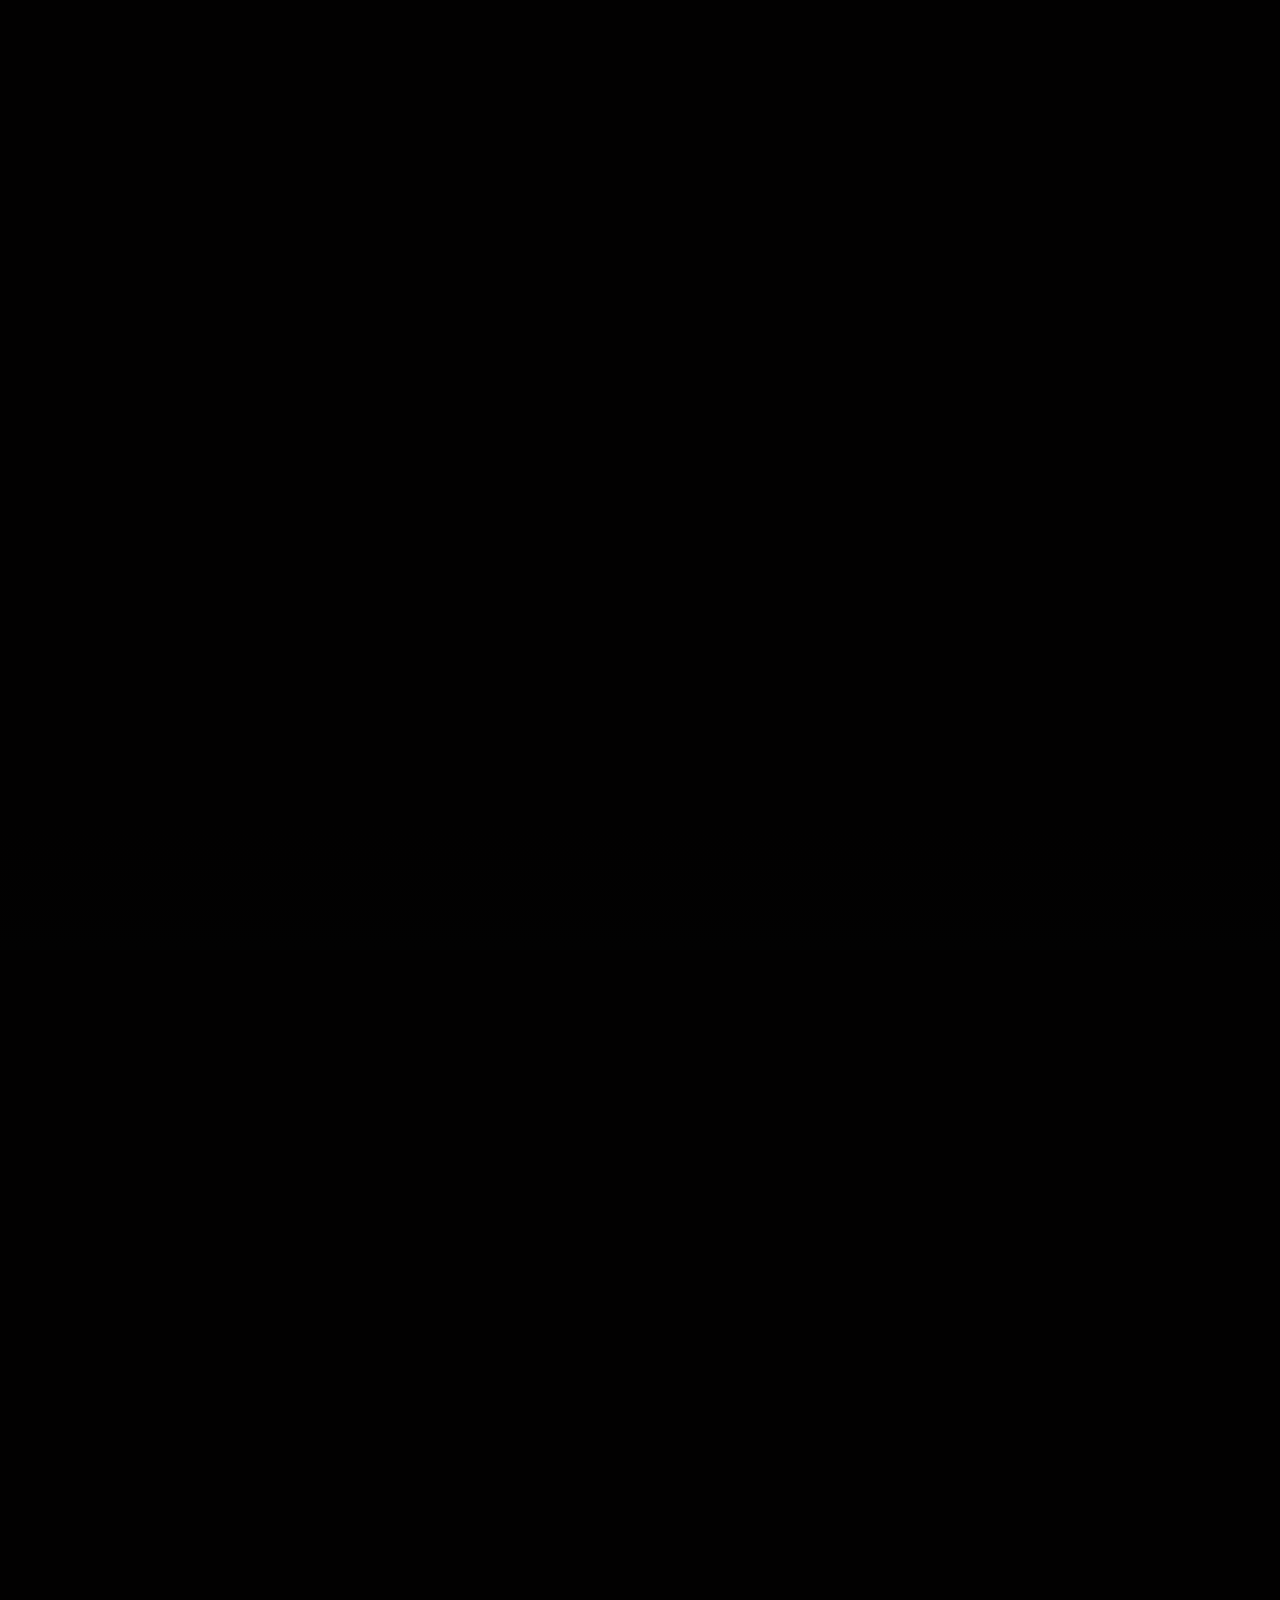
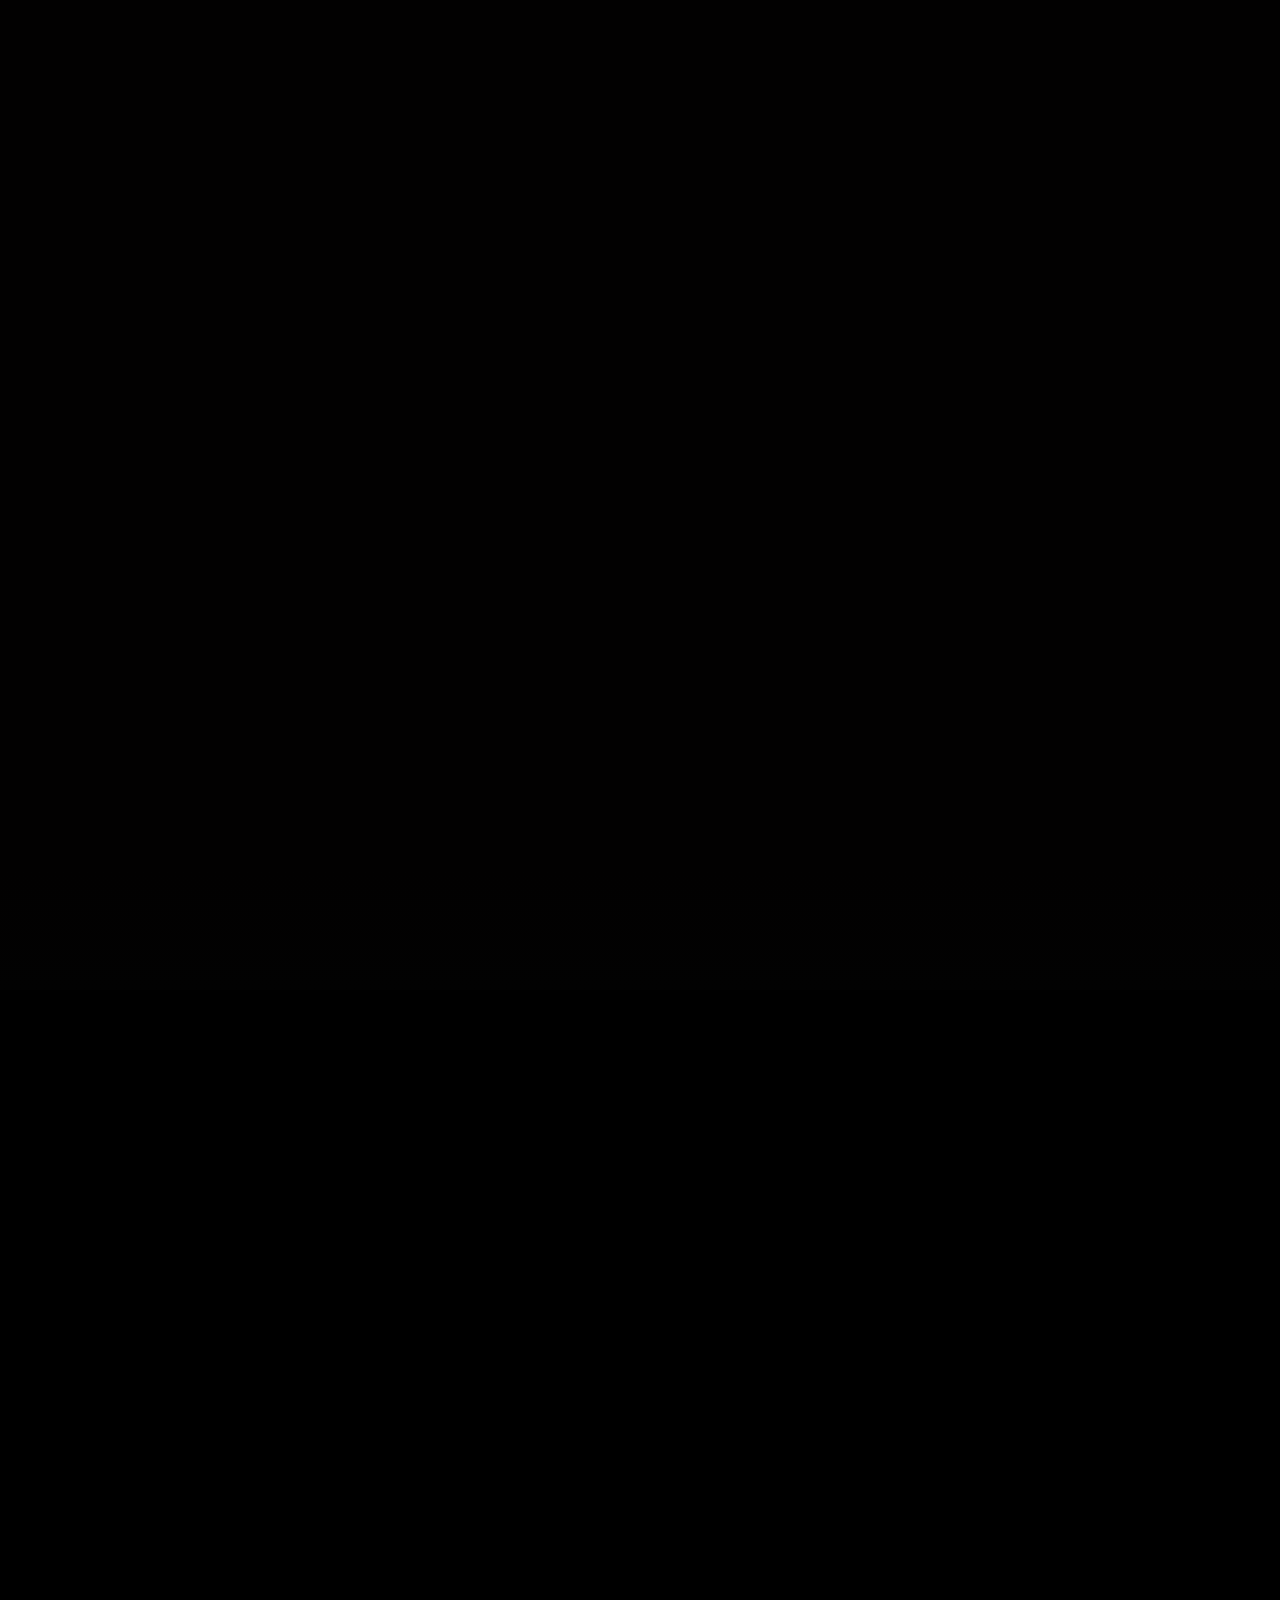
==== commit 110369cd: "Complete Phase 7 responsive and accessibility QA" ====
--- a/index.html
+++ b/index.html
@@ -3,9 +3,11 @@
 <head>
   <meta charset="utf-8">
   <meta name="viewport" content="width=device-width, initial-scale=1, viewport-fit=cover">
+  <meta name="color-scheme" content="dark">
   <meta name="theme-color" content="#050505">
   <meta name="description" content="A cinematic scroll-driven hero experience inspired by The Weeknd's dark visual universe.">
   <title>The Weeknd — Cinematic Hero</title>
+  <link rel="icon" href="data:image/svg+xml,<svg xmlns='http://www.w3.org/2000/svg' viewBox='0 0 100 100'><text y='.9em' font-size='90' fill='%23d31318'>✦</text></svg>">
   <link rel="preload" as="image" href="assets/images/hero_background.webp" type="image/webp" fetchpriority="high">
   <link rel="preload" as="image" href="assets/images/hero.webp" type="image/webp" fetchpriority="high">
   <link rel="stylesheet" href="style.css">
@@ -24,12 +26,12 @@
 
   <div class="noise" aria-hidden="true"></div>
 
-  <div class="master-progress" id="masterProgress" role="progressbar" aria-label="Experience progress" aria-hidden="true"><span id="masterProgressBar"></span></div>
+  <div class="master-progress" id="masterProgress" aria-hidden="true"><span id="masterProgressBar"></span></div>
   <div class="chapter-transition" id="chapterTransition" aria-hidden="true"><i></i><b></b></div>
   <div class="custom-cursor" id="customCursor" aria-hidden="true"><span></span></div>
 
-  <main>
-    <section class="experience" id="hero" data-alias="home" aria-label="The Weeknd cinematic hero experience">
+  <main id="mainContent">
+    <section class="experience" id="hero" data-alias="home" tabindex="-1" aria-label="The Weeknd cinematic hero experience">
       <span id="home" aria-hidden="true" style="position:absolute;top:0;left:0;width:0;height:0;pointer-events:none;"></span>
       <div class="hero-stage" id="heroStage">
         <div class="hero-world" id="heroWorld" aria-hidden="true">
@@ -66,7 +68,7 @@
               <a href="#finale">Finale</a>
             </nav>
             <div class="header-actions">
-              <button class="icon-link" id="headerAudioCue" type="button" aria-label="Toggle waveform visualizer" title="Toggle visualizer">♪</button>
+              <button class="icon-link" id="headerAudioCue" type="button" aria-pressed="false" aria-label="Toggle waveform visualizer" title="Toggle visualizer">♪</button>
               <button class="menu-toggle" id="menuToggle" type="button" aria-label="Open menu" aria-expanded="false" aria-controls="mobileMenu">
                 <span></span><span></span><span></span>
               </button>
--- a/style.css
+++ b/style.css
@@ -1,4 +1,5 @@
 :root {
+  color-scheme: dark;
   --black: #030303;
   --black-soft: #090707;
   --red: #d31318;
@@ -12,7 +13,7 @@
 
 * { box-sizing: border-box; }
 picture { display: contents; }
-html { scroll-behavior: auto; background: var(--black); }
+html { scroll-behavior: auto; background: var(--black); color-scheme: dark; }
 body {
   margin: 0;
   min-width: 320px;
@@ -27,8 +28,9 @@
 button { font: inherit; }
 
 :focus-visible {
-  outline: 2px solid var(--red-bright);
+  outline: 2px solid #ffffff;
   outline-offset: 3px;
+  box-shadow: 0 0 0 5px rgba(255, 29, 36, 0.85);
 }
 :focus:not(:focus-visible) {
   outline: none;
@@ -36,8 +38,8 @@
 
 .skip-link {
   position: fixed;
-  top: 16px;
-  left: 16px;
+  top: max(16px, calc(8px + env(safe-area-inset-top)));
+  left: max(16px, calc(8px + env(safe-area-inset-left)));
   z-index: 100000;
   padding: 12px 20px;
   background: #030303;
@@ -55,12 +57,24 @@
 .skip-link:focus,
 .skip-link:focus-visible {
   transform: translateY(0);
-  outline: 2px solid var(--red-bright);
+  outline: 2px solid #ffffff;
   outline-offset: 3px;
-}
-
-button:active,
-a:active,
+  box-shadow: 0 0 0 5px rgba(255, 29, 36, 0.85);
+}
+
+.desktop-nav a:active,
+.mobile-menu a:active,
+.mobile-menu-close:active,
+.site-header .icon-link:active,
+.site-header .menu-toggle:active,
+.hut-nav nav a:active,
+.legacy-nav nav a:active,
+.afterlife-nav nav a:active,
+.rail-dot:active,
+.hut-chapter-rail a:active,
+.rebirth-rail a:active,
+.legacy-rail a:active,
+.afterlife-rail a:active,
 .primary-cta:active,
 .hut-trailer:active,
 .legacy-trailer:active,
@@ -100,7 +114,9 @@
 
 .noise {
   position: fixed;
-  inset: -40%;
+  inset: -2%;
+  width: 104%;
+  height: 104%;
   z-index: 500;
   pointer-events: none;
   opacity: .045;
@@ -109,6 +125,7 @@
   background-size: 5px 5px;
   animation: grain .36s steps(3) infinite;
   mix-blend-mode: soft-light;
+  contain: strict;
 }
 @keyframes grain {
   0% { transform: translate3d(-1%,1%,0); }
@@ -278,8 +295,8 @@
   top: 0;
   left: 0;
   right: 0;
-  height: 92px;
-  padding: 0 clamp(24px, 4vw, 74px);
+  height: max(92px, calc(68px + env(safe-area-inset-top)));
+  padding: max(0px, env(safe-area-inset-top)) max(clamp(24px, 4vw, 74px), env(safe-area-inset-right)) 0 max(clamp(24px, 4vw, 74px), env(safe-area-inset-left));
   display: grid;
   grid-template-columns: 96px 1fr 160px;
   align-items: center;
@@ -289,6 +306,11 @@
 }
 .brand {
   width: max-content;
+  min-width: 44px;
+  min-height: 44px;
+  display: inline-flex;
+  align-items: center;
+  justify-content: center;
   text-decoration: none;
   color: var(--red);
   font: italic 800 34px/1 Georgia, serif;
@@ -377,13 +399,13 @@
   transition: opacity .4s var(--ease-out), visibility .4s;
   pointer-events: auto;
   overflow-y: auto;
-  padding: 80px 20px 40px;
+  padding: max(80px, calc(60px + env(safe-area-inset-top))) max(20px, env(safe-area-inset-right)) max(40px, calc(20px + env(safe-area-inset-bottom))) max(20px, env(safe-area-inset-left));
 }
 .mobile-menu.is-open { opacity: 1; visibility: visible; }
 .mobile-menu-close {
   position: absolute;
-  top: 24px;
-  right: clamp(20px, 4vw, 40px);
+  top: max(24px, calc(14px + env(safe-area-inset-top)));
+  right: max(clamp(20px, 4vw, 40px), calc(16px + env(safe-area-inset-right)));
   width: 44px;
   height: 44px;
   border: 0;
@@ -553,18 +575,19 @@
   width: min(310px, 27vw);
   min-width: 260px;
   display: grid;
-  grid-template-columns: 58px 1fr 42px;
+  grid-template-columns: 58px 1fr 44px;
   align-items: center;
   gap: 12px;
   pointer-events: auto;
   will-change: transform, opacity;
 }
-.release-card > img { width: 58px; height: 58px; object-fit: cover; border: 1px solid rgba(255,255,255,.12); }
+.release-card img,
+.release-card picture img { width: 58px; height: 58px; object-fit: cover; border: 1px solid rgba(255,255,255,.12); }
 .release-copy { min-width: 0; display: flex; flex-direction: column; gap: 3px; }
 .release-copy span { color: var(--red); font-size: 7px; letter-spacing: .27em; }
 .release-copy strong { font-size: 11px; letter-spacing: .03em; white-space: nowrap; overflow: hidden; text-overflow: ellipsis; }
 .release-copy small { color: rgba(255,255,255,.45); font-size: 9px; letter-spacing: .04em; }
-.release-play { width: 40px; height: 40px; border: 1px solid rgba(255,255,255,.36); border-radius: 50%; background: rgba(0,0,0,.3); color: #fff; cursor: pointer; transition: border-color .3s, transform .3s var(--ease-out), background .3s; }
+.release-play { width: 44px; height: 44px; min-width: 44px; min-height: 44px; border: 1px solid rgba(255,255,255,.36); border-radius: 50%; background: rgba(0,0,0,.3); color: #fff; cursor: pointer; transition: border-color .3s, transform .3s var(--ease-out), background .3s; }
 .release-play:hover { transform: scale(1.08); border-color: var(--red); background: rgba(211,19,24,.15); }
 .release-play.is-playing .play-icon { font-size: 0; }
 .release-play.is-playing .play-icon::before { content: 'Ⅱ'; font-size: 13px; }
@@ -620,22 +643,52 @@
 @media (max-width: 820px) {
   .experience { height: 260vh; }
   .hero-stage { min-height: 560px; }
-  .site-header { height: 74px; padding: 0 22px; grid-template-columns: 1fr auto; }
+  .site-header {
+    height: max(74px, calc(56px + env(safe-area-inset-top)));
+    padding: max(0px, env(safe-area-inset-top)) max(22px, env(safe-area-inset-right)) 0 max(22px, env(safe-area-inset-left));
+    grid-template-columns: 1fr auto;
+  }
   .desktop-nav, .icon-link { display: none; }
   .header-actions { grid-column: 2; }
   .brand { font-size: 30px; }
   .title-depth { padding: 0 3vw; align-items: center; }
-  .title-word { font-size: clamp(88px, 25vw, 190px); }
+  .title-word { font-size: clamp(64px, 19vw, 150px); }
   .title-word--the { margin-right: -2vw; }
   .portrait-wrap { left: 35%; width: min(136vw, 900px); height: 100%; bottom: -8%; }
-  .hero-meta--left { top: auto; left: 24px; bottom: 15.5vh; transform: none; width: 240px; }
-  .eyebrow { font-size: 9px; margin-bottom: 14px; }
-  .meta-rule, .meta-kicker, .hero-meta h1 { display: none; }
-  .primary-cta { min-width: 164px; height: 46px; font-size: 8px; }
-  .release-card { left: 24px; right: 24px; bottom: 3vh; width: auto; min-width: 0; grid-template-columns: 50px 1fr 40px; }
-  .release-card > img { width: 50px; height: 50px; }
+  .hero-meta--left {
+    top: auto;
+    left: max(24px, calc(16px + env(safe-area-inset-left)));
+    bottom: calc(max(3vh, calc(16px + env(safe-area-inset-bottom))) + 68px);
+    transform: none;
+    width: min(340px, 86vw);
+  }
+  .eyebrow { font-size: clamp(10px, 2.5vw, 12px); margin-bottom: 8px; letter-spacing: .4em; }
+  .meta-rule, .meta-kicker { display: none; }
+  .hero-meta h1 {
+    display: block;
+    margin: 0 0 14px;
+    font-size: clamp(16px, 4.2vw, 22px);
+    line-height: 1.25;
+    letter-spacing: .16em;
+    font-weight: 700;
+    color: #fff;
+    text-shadow: 0 2px 14px rgba(0,0,0,0.85);
+  }
+  .primary-cta { min-width: 164px; height: 46px; font-size: 9px; letter-spacing: .22em; }
+  .release-card {
+    left: max(24px, calc(16px + env(safe-area-inset-left)));
+    right: max(24px, calc(16px + env(safe-area-inset-right)));
+    bottom: max(3vh, calc(16px + env(safe-area-inset-bottom)));
+    width: auto;
+    min-width: 0;
+    grid-template-columns: 50px 1fr 44px;
+    gap: 12px;
+  }
+  .release-card img,
+  .release-card picture img { width: 50px; height: 50px; }
+  .release-play { width: 44px; height: 44px; min-width: 44px; min-height: 44px; }
   .scroll-orb, .sound-toggle, .progress-rail { display: none; }
-  .scroll-label { left: 16px; bottom: 24vh; }
+  .scroll-label { left: max(16px, env(safe-area-inset-left)); bottom: 24vh; }
   .smoke { width: 150vw; }
   .smoke--back { left: -55%; }
   .smoke--front { right: -65%; }
@@ -645,10 +698,10 @@
   .hero-stage { min-height: 520px; }
   .hero-world::after { background: linear-gradient(180deg, rgba(0,0,0,.14), transparent 28%, rgba(0,0,0,.2) 66%, rgba(0,0,0,.84)); }
   .title-depth { flex-direction: column; justify-content: center; gap: 0; padding-top: 7vh; }
-  .title-word { font-size: 31vw; line-height: .68; }
-  .title-word--weeknd { font-size: 24vw; }
+  .title-word { font-size: 28vw; line-height: .72; }
+  .title-word--weeknd { font-size: 22vw; }
   .portrait-wrap { width: 148vw; left: 53%; height: 92%; }
-  .hero-meta--left { bottom: 14vh; }
+  .hero-meta--left { bottom: calc(max(3vh, calc(16px + env(safe-area-inset-bottom))) + 66px); }
   .scroll-label { display: none; }
   .chapter-card p { font-size: 13vw; }
 }
@@ -2177,28 +2230,46 @@
   .rebirth-era { height: 260vh; }
   .rebirth-stage { min-height: 610px; }
   .rebirth-cinematic-frame { inset: 10px; }
-  .rebirth-nav { left: 20px; right: 20px; top: 20px; grid-template-columns: 1fr auto; }
+  .rebirth-nav {
+    left: max(20px, env(safe-area-inset-left));
+    right: max(20px, env(safe-area-inset-right));
+    top: max(20px, calc(10px + env(safe-area-inset-top)));
+    grid-template-columns: 1fr auto;
+  }
   .rebirth-nav p { display: none; }
-  .rebirth-chapter-lockup { top: 82px; left: 22px; gap: 10px; font-size: 6px; }
+  .rebirth-chapter-lockup { top: max(82px, calc(68px + env(safe-area-inset-top))); left: max(22px, env(safe-area-inset-left)); gap: 10px; font-size: clamp(9px, 2.2vw, 11px); }
   .rebirth-chapter-lockup i { width: 42px; }
   .rebirth-chapter-lockup strong { display: none; }
   .rebirth-bg { object-position: 52% 50%; }
   .rebirth-eclipse { left: 65%; top: 22%; width: 48vw; opacity: .72; }
   .rebirth-perspective-grid { opacity: .08; }
   .rebirth-hero-wrap { left: 70%; bottom: -2%; width: 60vw; height: 60%; }
-  .rebirth-title-block { left: 22px; top: 20%; width: 88vw; }
-  .rebirth-word--light { font-size: 12vw; }
-  .rebirth-word--red { max-width: 82vw; font-size: 12.4vw; line-height: .9; }
-  .rebirth-kicker { margin-bottom: 12px; font-size: 5.5px; letter-spacing: .3em; }
-  .rebirth-title-rule { width: 52%; margin-top: 18px; }
-  .rebirth-manifesto { font-size: 6px; letter-spacing: .25em; }
-  .rebirth-cta { width: 230px; min-height: 46px; margin-top: 18px; grid-template-columns: 1fr 36px; }
-  .rebirth-cta span { padding-left: 14px; font-size: 5.5px; letter-spacing: .25em; }
+  .rebirth-title-block { left: max(22px, env(safe-area-inset-left)); top: 20%; width: min(88vw, 360px); }
+  .rebirth-word--light { font-size: clamp(28px, 10vw, 48px); }
+  .rebirth-word--red { max-width: 100%; font-size: clamp(20px, 7.2vw, 44px); line-height: 1; letter-spacing: .02em; }
+  .rebirth-kicker { margin-bottom: 12px; font-size: clamp(9px, 2.2vw, 11px); letter-spacing: .25em; }
+  .rebirth-title-rule { width: 52%; margin-top: 14px; }
+  .rebirth-manifesto { font-size: clamp(10px, 2.4vw, 12px); letter-spacing: .15em; line-height: 1.6; color: rgba(245,242,238,0.85); }
+  .rebirth-cta { width: min(240px, 80vw); min-height: 44px; margin-top: 16px; grid-template-columns: 1fr 36px; }
+  .rebirth-cta span { padding-left: 14px; font-size: 10px; letter-spacing: .2em; color: #fff; }
   .rebirth-cta i { display: none; }
   .rebirth-rail { display: none; }
-  .rebirth-footer-meta { left: 22px; bottom: 25px; }
+  .rebirth-footer-meta {
+    left: max(22px, env(safe-area-inset-left));
+    bottom: max(25px, calc(12px + env(safe-area-inset-bottom)));
+    font-size: 10px;
+  }
   .rebirth-footer-meta i, .rebirth-footer-meta strong { display: none; }
-  .rebirth-next { right: 20px; bottom: 20px; gap: 8px; }
+  .rebirth-next {
+    right: max(20px, env(safe-area-inset-right));
+    bottom: max(20px, calc(12px + env(safe-area-inset-bottom)));
+    gap: 8px;
+    min-height: 44px;
+    min-width: 44px;
+    display: inline-flex;
+    align-items: center;
+    justify-content: center;
+  }
   .rebirth-next small, .rebirth-next strong { display: none; }
 }
 @media (prefers-reduced-motion: reduce) {
@@ -2334,10 +2405,10 @@
 .legacy-frame{position:absolute;z-index:60;inset:14px;pointer-events:none;opacity:.35}.legacy-frame i{position:absolute;width:26px;height:26px;border-color:rgba(183,35,40,.32)}.legacy-frame i:nth-child(1){left:0;top:0;border-left:1px solid;border-top:1px solid}.legacy-frame i:nth-child(2){right:0;top:0;border-right:1px solid;border-top:1px solid}.legacy-frame i:nth-child(3){left:0;bottom:0;border-left:1px solid;border-bottom:1px solid}.legacy-frame i:nth-child(4){right:0;bottom:0;border-right:1px solid;border-bottom:1px solid}
 
 @media (max-width:1100px){
-  .legacy-era{height:320vh}.legacy-throne{left:-4%;width:55vw}.legacy-portrait{left:-4%;width:54vw}.legacy-copy{right:4%;width:40vw}.legacy-arch,.legacy-eclipse{left:60%}.legacy-procession{left:43%}.legacy-props{display:none}.legacy-nav nav{gap:20px}
+  .legacy-era{height:320vh}.legacy-throne{left:-4%;width:55vw}.legacy-portrait{left:-4%;width:54vw}.legacy-copy{right:4%;width:40vw}.legacy-arch,.legacy-eclipse{left:60%}.legacy-procession{left:43%}.legacy-props{display:none}.legacy-nav nav{gap:20px}.legacy-rail{display:none}
 }
 @media (max-width:760px){
-  .legacy-era{height:270vh}.legacy-stage{min-height:650px}.legacy-world{inset:-2%}.legacy-nav{left:20px;right:20px;top:20px;grid-template-columns:1fr auto}.legacy-nav nav{display:none}.legacy-rail{display:none}.legacy-throne{left:-22%;bottom:-1%;width:88vw;height:68%;opacity:.72}.legacy-portrait{left:-18%;bottom:-6%;width:86vw;height:79%;opacity:.96}.legacy-portrait img{object-position:center bottom}.legacy-portrait__halo{display:none}.legacy-copy{right:18px;top:22%;translate:0 0;width:72vw;text-align:right}.legacy-copy h2{font-size:16vw}.legacy-kicker,.legacy-copy h3{font-size:5.5px}.legacy-rule{width:72%;margin-right:0}.legacy-manifesto{display:none}.legacy-trailer{margin-right:0}.legacy-arch--outer{width:70vw}.legacy-arch--inner{width:56vw}.legacy-eclipse{left:68%;top:46%;width:54vw}.legacy-procession{left:32%;right:0;bottom:15%;opacity:.38}.legacy-candles{right:0;bottom:0;opacity:.65}.legacy-bottom-brand{left:18px;bottom:20px}.legacy-bottom-brand span{display:none}.legacy-scroll-cue{display:none}.legacy-counter{right:20px;bottom:24px}.legacy-counter i{width:40px}.legacy-xo-mark{left:36%;top:20%;font-size:48vw}.legacy-frame{inset:8px}
+  .legacy-era{height:270vh}.legacy-stage{min-height:650px}.legacy-world{inset:-2%}.legacy-nav{left:20px;right:20px;top:20px;grid-template-columns:1fr auto}.legacy-nav nav{display:none}.legacy-rail{display:none}.legacy-throne{left:-22%;bottom:-1%;width:88vw;height:68%;opacity:.72}.legacy-portrait{left:-18%;bottom:-6%;width:86vw;height:79%;opacity:.96}.legacy-portrait img{object-position:center bottom}.legacy-portrait__halo{display:none}.legacy-copy{right:18px;top:22%;translate:0 0;width:72vw;text-align:right}.legacy-copy h2{font-size:16vw}.legacy-kicker{font-size:clamp(9px,2.5vw,11px);letter-spacing:.4em;margin-bottom:8px;display:block}.legacy-copy h3{font-size:clamp(10px,2.6vw,12px);letter-spacing:.35em;color:#fff;text-shadow:0 2px 10px rgba(0,0,0,0.85);margin-bottom:12px}.legacy-rule{width:72%;margin-right:0}.legacy-manifesto{display:none}.legacy-trailer{margin:18px 0 0 auto;min-height:44px}.legacy-play{width:44px;height:44px;min-width:44px;min-height:44px}.legacy-trailer b{font-size:clamp(9px,2.5vw,11px);letter-spacing:.2em;color:rgba(255,255,255,.9)}.legacy-trailer small{font-size:clamp(8px,2.2vw,10px);color:#ff3b42;letter-spacing:.26em}.legacy-arch--outer{width:70vw}.legacy-arch--inner{width:56vw}.legacy-eclipse{left:68%;top:46%;width:54vw}.legacy-procession{left:32%;right:0;bottom:15%;opacity:.38}.legacy-candles{right:0;bottom:0;opacity:.65}.legacy-bottom-brand{left:calc(18px + env(safe-area-inset-left));bottom:calc(20px + env(safe-area-inset-bottom))}.legacy-bottom-brand span{display:none}.legacy-scroll-cue{display:none}.legacy-counter{right:calc(20px + env(safe-area-inset-right));bottom:calc(24px + env(safe-area-inset-bottom))}.legacy-counter i{width:40px}.legacy-xo-mark{left:36%;top:20%;font-size:48vw}.legacy-frame{inset:8px}
 }
 @media (prefers-reduced-motion:reduce){.legacy-dust i,.legacy-candle i{animation:none}.legacy-eclipse{transition:none}}
 
@@ -2355,7 +2426,7 @@
   position: sticky;
   top: 0;
   width: 100%;
-  height: 100vh;
+  height: 100svh;
   min-height: 720px;
   overflow: hidden;
   background: #020101;
@@ -2805,6 +2876,10 @@
   .afterlife-nav nav { gap: 20px; }
 }
 
+@media (max-width: 1024px) {
+  .afterlife-rail { display: none; }
+}
+
 @media (max-width: 760px) {
   .afterlife-era { height: 285vh; }
   .afterlife-stage { min-height: 650px; }
@@ -2818,14 +2893,18 @@
   .afterlife-people-center { left: 50%; top: 55%; bottom: auto; width: 118vw; height: 78%; translate: -50% -50%; }
   .afterlife-copy { right: 17px; left: 17px; top: 15%; translate: 0 0; width: auto; text-align: right; }
   .afterlife-copy h2 { font-size: 15vw; }
-  .afterlife-kicker, .afterlife-copy h3 { font-size: 5.5px; }
+  .afterlife-kicker { font-size: clamp(9px, 2.5vw, 11px); letter-spacing: .4em; margin-bottom: 8px; display: block; }
+  .afterlife-copy h3 { font-size: clamp(10px, 2.6vw, 12px); letter-spacing: .35em; color: #fff; text-shadow: 0 2px 10px rgba(0,0,0,0.85); margin-bottom: 12px; }
   .afterlife-rule { width: 65%; margin-right: 0; }
   .afterlife-manifesto { display: none; }
-  .afterlife-trailer { margin-right: 0; }
-  .afterlife-bottom-brand { left: 18px; bottom: 20px; }
+  .afterlife-trailer { margin: 18px 0 0 auto; min-height: 44px; }
+  .afterlife-play { width: 44px; height: 44px; min-width: 44px; min-height: 44px; }
+  .afterlife-trailer b { font-size: clamp(9px, 2.5vw, 11px); letter-spacing: .2em; color: rgba(255,255,255,.9); }
+  .afterlife-trailer small { font-size: clamp(8px, 2.2vw, 10px); color: #ff3b42; letter-spacing: .26em; }
+  .afterlife-bottom-brand { left: calc(18px + env(safe-area-inset-left)); bottom: calc(20px + env(safe-area-inset-bottom)); }
   .afterlife-bottom-brand span { display: none; }
   .afterlife-scroll-cue { display: none; }
-  .afterlife-counter { right: 20px; bottom: 24px; }
+  .afterlife-counter { right: calc(20px + env(safe-area-inset-right)); bottom: calc(24px + env(safe-area-inset-bottom)); }
   .afterlife-counter i { width: 40px; }
   .afterlife-frame { inset: 8px; }
 }
@@ -3197,11 +3276,95 @@
   .finale-orbit--two { width: 72vw; }
   .finale-light { width: 34vw; }
   .finale-content { width: 92vw; }
-  .finale-content p { font-size: 5.5px; letter-spacing: .38em; }
-  .finale-content h2 { font-size: clamp(23px, 8.5vw, 40px); letter-spacing: .1em; }
-  .finale-content > span { font-size: 5px; letter-spacing: .42em; }
-  .finale-replay { margin-top: 32px; font-size: 5.5px; }
-  .finale-signoff { bottom: 20px; font-size: 4.5px; letter-spacing: .32em; }
+  .finale-content p { font-size: clamp(9px, 2.4vw, 11px); letter-spacing: .38em; color: rgba(255,255,255,.6); margin-bottom: 16px; }
+  .finale-content h2 { font-size: clamp(23px, 8.5vw, 40px); letter-spacing: .1em; margin: 24px 0 10px; }
+  .finale-content > span { font-size: clamp(8px, 2.2vw, 10px); letter-spacing: .42em; color: rgba(255,255,255,.45); }
+  .finale-replay {
+    margin-top: 28px;
+    min-height: 44px;
+    font-size: clamp(9px, 2.5vw, 11px);
+    letter-spacing: .3em;
+    padding: 12px 24px;
+    display: inline-flex;
+    align-items: center;
+    justify-content: center;
+  }
+  .finale-signoff {
+    bottom: calc(20px + env(safe-area-inset-bottom));
+    font-size: clamp(8px, 2.2vw, 10px);
+    letter-spacing: .32em;
+    color: rgba(255,255,255,.35);
+  }
+}
+
+/* Landscape mobile support (e.g. 844x390, 812x375, 932x430, 568x320) */
+@media (max-height: 520px) {
+  .hero-stage, .hut-stage, .rebirth-stage, .legacy-stage, .afterlife-stage, .finale-stage {
+    min-height: 100svh !important;
+  }
+  .site-header {
+    height: 48px !important;
+    padding: 0 max(20px, env(safe-area-inset-right)) 0 max(20px, env(safe-area-inset-left)) !important;
+    grid-template-columns: 1fr auto !important;
+  }
+  .desktop-nav, .icon-link {
+    display: none !important;
+  }
+  .hut-chapter-rail, .rebirth-rail, .legacy-rail, .afterlife-rail {
+    display: none !important;
+  }
+  .title-word {
+    font-size: clamp(38px, 12vh, 64px) !important;
+  }
+  .title-depth {
+    padding-top: 2vh !important;
+  }
+  .release-card {
+    display: none !important;
+  }
+  .hero-meta--left {
+    bottom: calc(14px + env(safe-area-inset-bottom)) !important;
+  }
+  .hut-era--ascension .hut-copy {
+    top: 14% !important;
+  }
+  .hut-era--ascension .hut-copy h2 {
+    font-size: clamp(32px, 11vh, 54px) !important;
+  }
+  .rebirth-title {
+    top: 12% !important;
+  }
+  .rebirth-word {
+    font-size: clamp(28px, 10vh, 50px) !important;
+  }
+  .legacy-copy {
+    top: 15% !important;
+  }
+  .legacy-copy h2 {
+    font-size: clamp(32px, 11vh, 54px) !important;
+  }
+  .afterlife-copy {
+    top: 14% !important;
+  }
+  .afterlife-copy h2 {
+    font-size: clamp(32px, 11vh, 54px) !important;
+  }
+  .hut-bottom-brand, .hut-scroll-cue, .hut-counter,
+  .rebirth-bottom-brand, .rebirth-scroll-cue, .rebirth-counter,
+  .legacy-bottom-brand, .legacy-scroll-cue, .legacy-counter,
+  .afterlife-bottom-brand, .afterlife-scroll-cue, .afterlife-counter {
+    display: none !important;
+  }
+  .finale-xo {
+    font-size: clamp(60px, 20vh, 96px) !important;
+  }
+  .finale-content h2 {
+    font-size: clamp(18px, 7vh, 30px) !important;
+    margin: 10px 0 6px !important;
+  }
+  .finale-replay {
+    margin-top: 14px !important;
+  }
 }
 
 @media (prefers-reduced-motion: reduce) {
@@ -3560,16 +3723,31 @@
     transform: none;
     text-align: left;
   }
-  .hut-era--ascension .hut-kicker { font-size: 8px; margin-bottom: 10px; }
-  .hut-era--ascension .hut-copy h2 { font-size: clamp(48px, 12vw, 88px); }
-  .hut-rule { margin: 13px 0 15px; justify-content: flex-start; }
+  .hut-era--ascension .hut-kicker { font-size: clamp(9px, 2.2vw, 11px); letter-spacing: .35em; color: var(--hut-hot); margin-bottom: 8px; }
+  .hut-era--ascension .hut-copy h2 { font-size: clamp(44px, 11vw, 84px); }
+  .hut-rule { margin: 12px 0 14px; justify-content: flex-start; }
   .hut-rule i { width: 72px; }
-  .hut-era--ascension .hut-copy h3 { font-size: 10px; margin-bottom: 0; }
-  .hut-era--ascension .hut-manifesto,
-  .hut-trailer { display: none; }
-  .hut-bottom-brand { bottom: 24px; }
-  .hut-scroll-cue { bottom: 25px; }
-  .hut-era--ascension .hut-counter { bottom: 25px; }
+  .hut-era--ascension .hut-copy h3 { font-size: clamp(10px, 2.6vw, 12px); color: #fff; text-shadow: 0 2px 10px rgba(0,0,0,0.85); letter-spacing: .12em; margin-bottom: 0; }
+  .hut-era--ascension .hut-manifesto { display: none; }
+  .hut-trailer {
+    display: inline-flex;
+    align-items: center;
+    gap: 12px;
+    margin: 16px 0 0;
+    min-height: 44px;
+    text-decoration: none;
+  }
+  .hut-play {
+    width: 44px;
+    height: 44px;
+    min-width: 44px;
+    min-height: 44px;
+  }
+  .hut-trailer b { font-size: clamp(9px, 2.5vw, 11px); letter-spacing: .2em; color: rgba(255,255,255,.9); }
+  .hut-trailer small { font-size: clamp(8px, 2.2vw, 10px); letter-spacing: .24em; color: var(--hut-hot); }
+  .hut-bottom-brand { left: calc(24px + env(safe-area-inset-left)); bottom: calc(24px + env(safe-area-inset-bottom)); }
+  .hut-scroll-cue { bottom: calc(25px + env(safe-area-inset-bottom)); }
+  .hut-era--ascension .hut-counter { right: calc(24px + env(safe-area-inset-right)); bottom: calc(25px + env(safe-area-inset-bottom)); }
 }
 
 @media (max-width: 620px) {
@@ -3578,10 +3756,12 @@
   .hut-era--ascension .hut-scene { inset: 0 -42% 0 -42%; }
   .hut-plane--ascension-hero { bottom: 10%; width: min(83vw, 480px); height: 59%; }
   .hut-era--ascension .hut-copy { left: 18px; top: 11%; width: calc(100% - 36px); }
-  .hut-era--ascension .hut-copy h2 { font-size: 13.2vw; }
-  .hut-era--ascension .hut-copy h3 { font-size: 8px; letter-spacing: .08em; }
+  .hut-era--ascension .hut-copy h2 { font-size: clamp(38px, 12vw, 68px); }
+  .hut-era--ascension .hut-copy h3 { font-size: clamp(10px, 2.6vw, 12px); letter-spacing: .1em; }
+  .hut-bottom-brand { left: calc(18px + env(safe-area-inset-left)); }
   .hut-bottom-brand span { display: none; }
   .hut-scroll-cue span { display: none; }
+  .hut-era--ascension .hut-counter { right: calc(18px + env(safe-area-inset-right)); }
   .hut-era--ascension .hut-counter i { width: 42px; }
   .hut-frame { inset: 10px; }
 }
